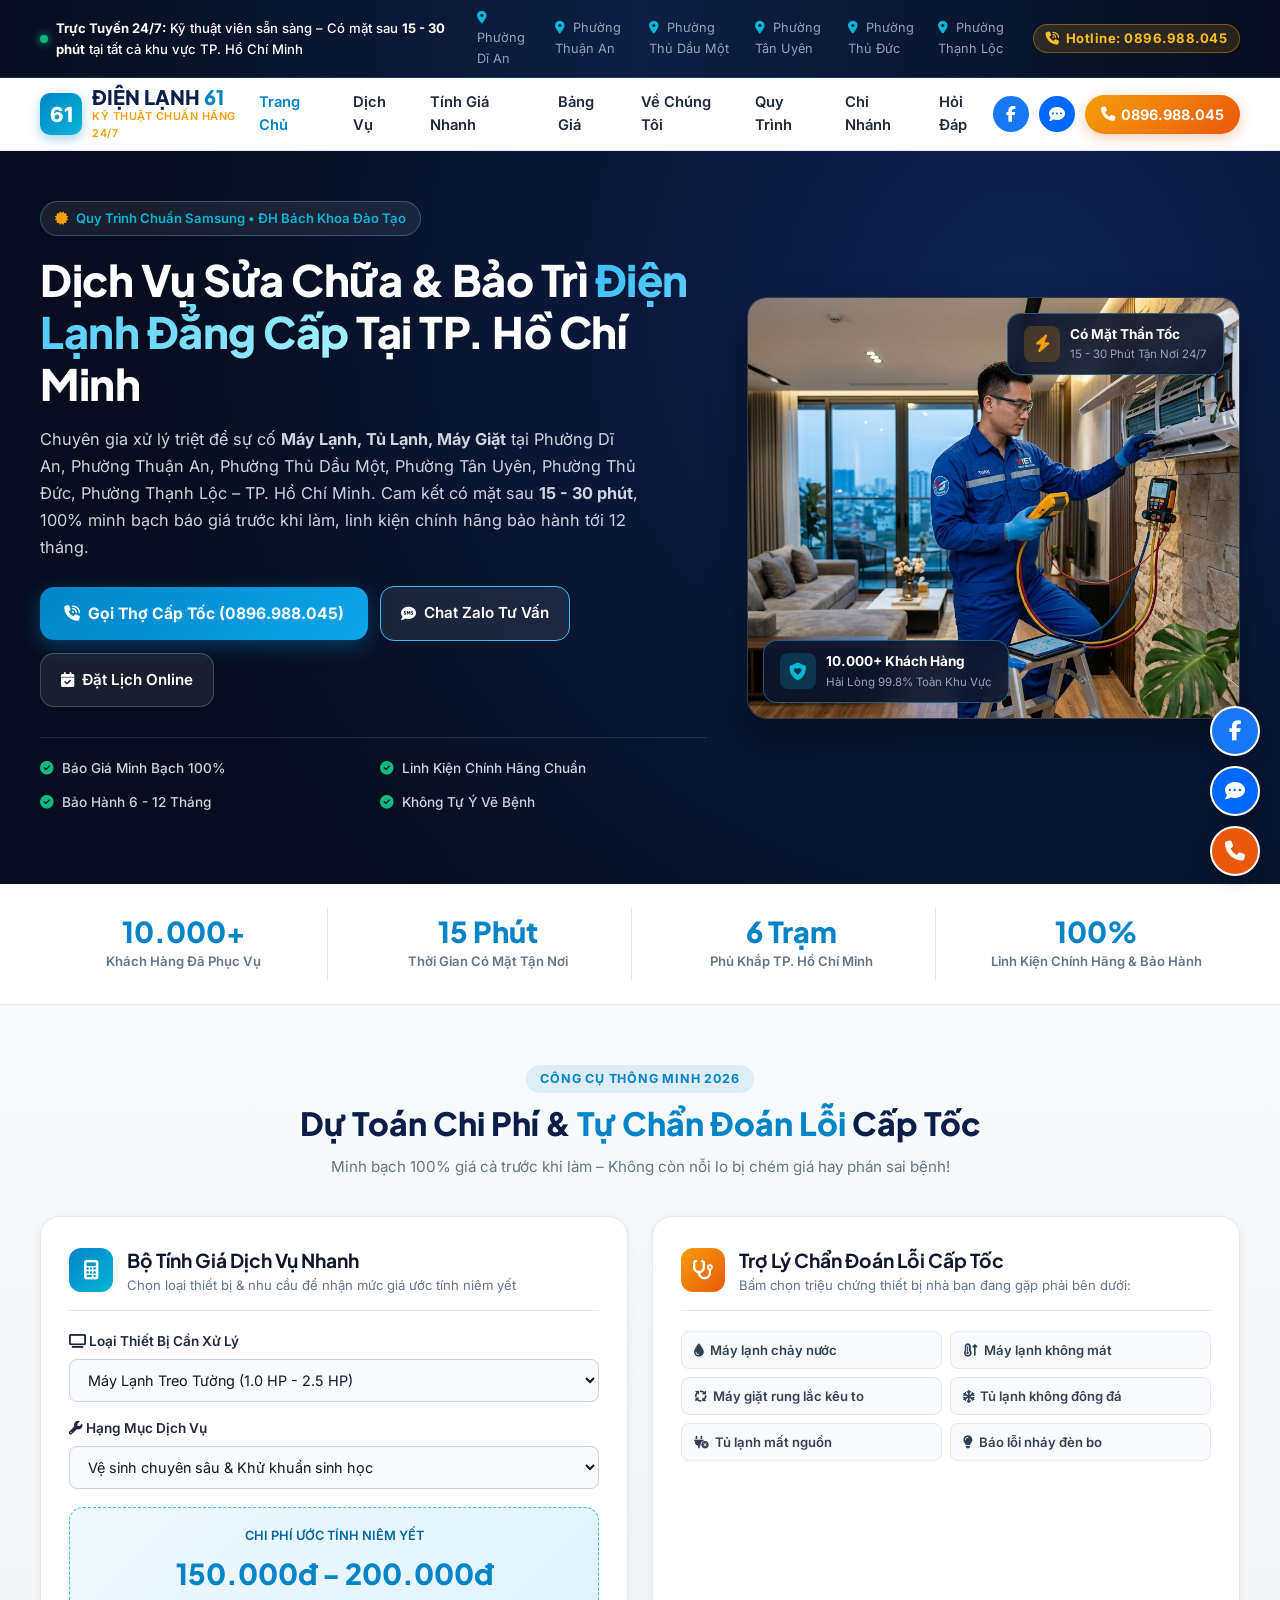
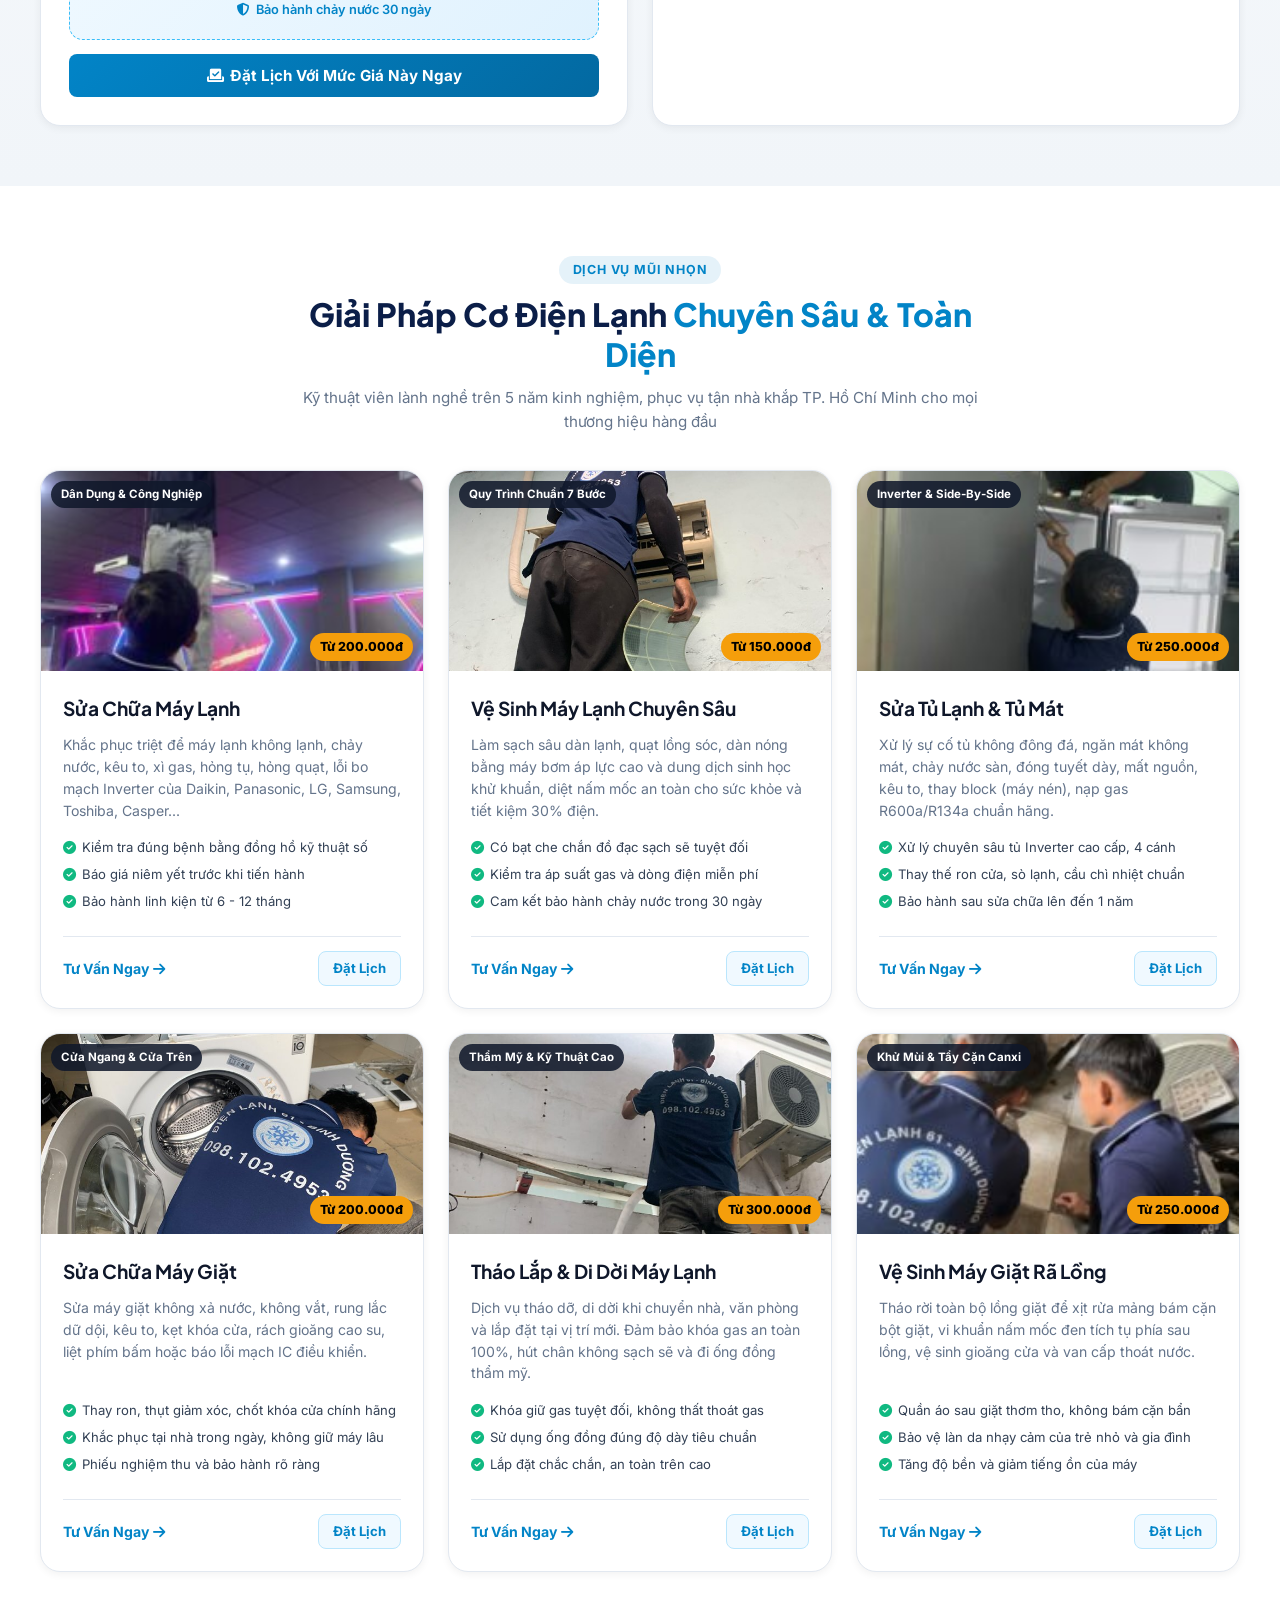
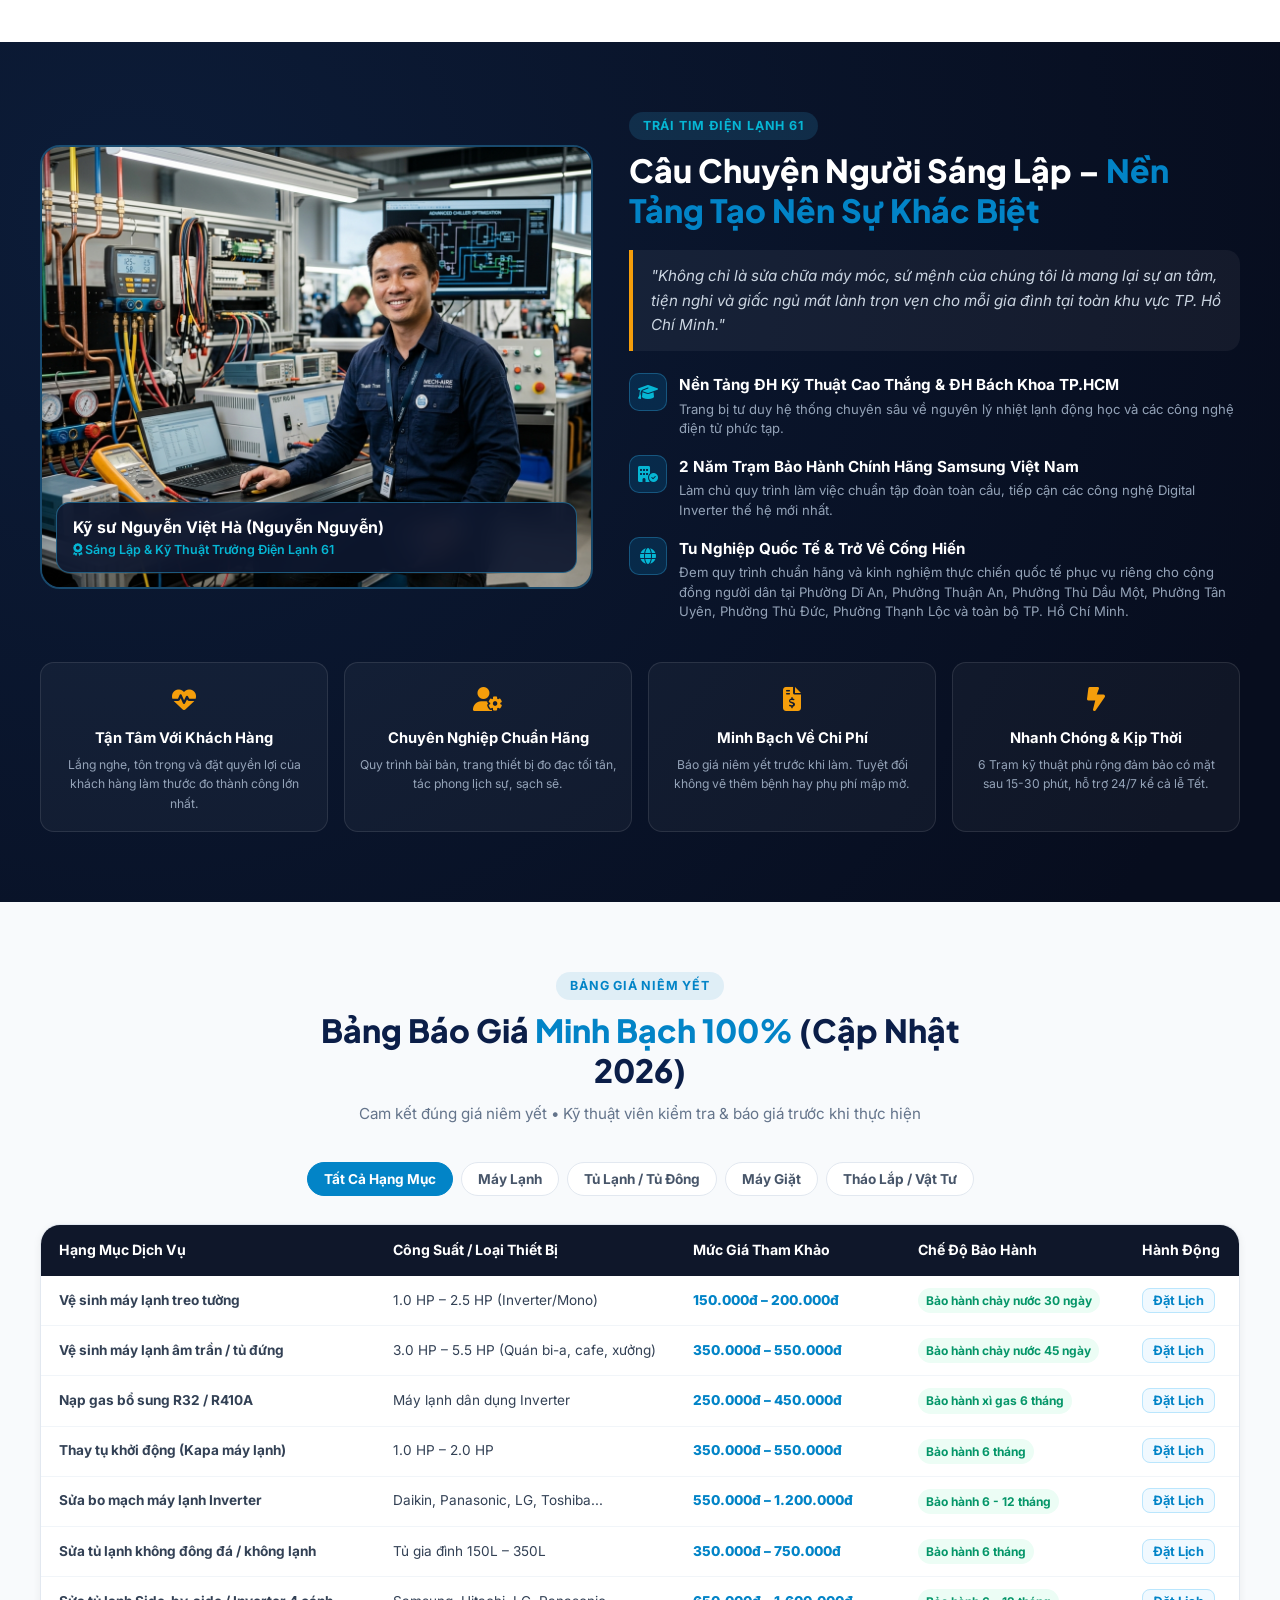
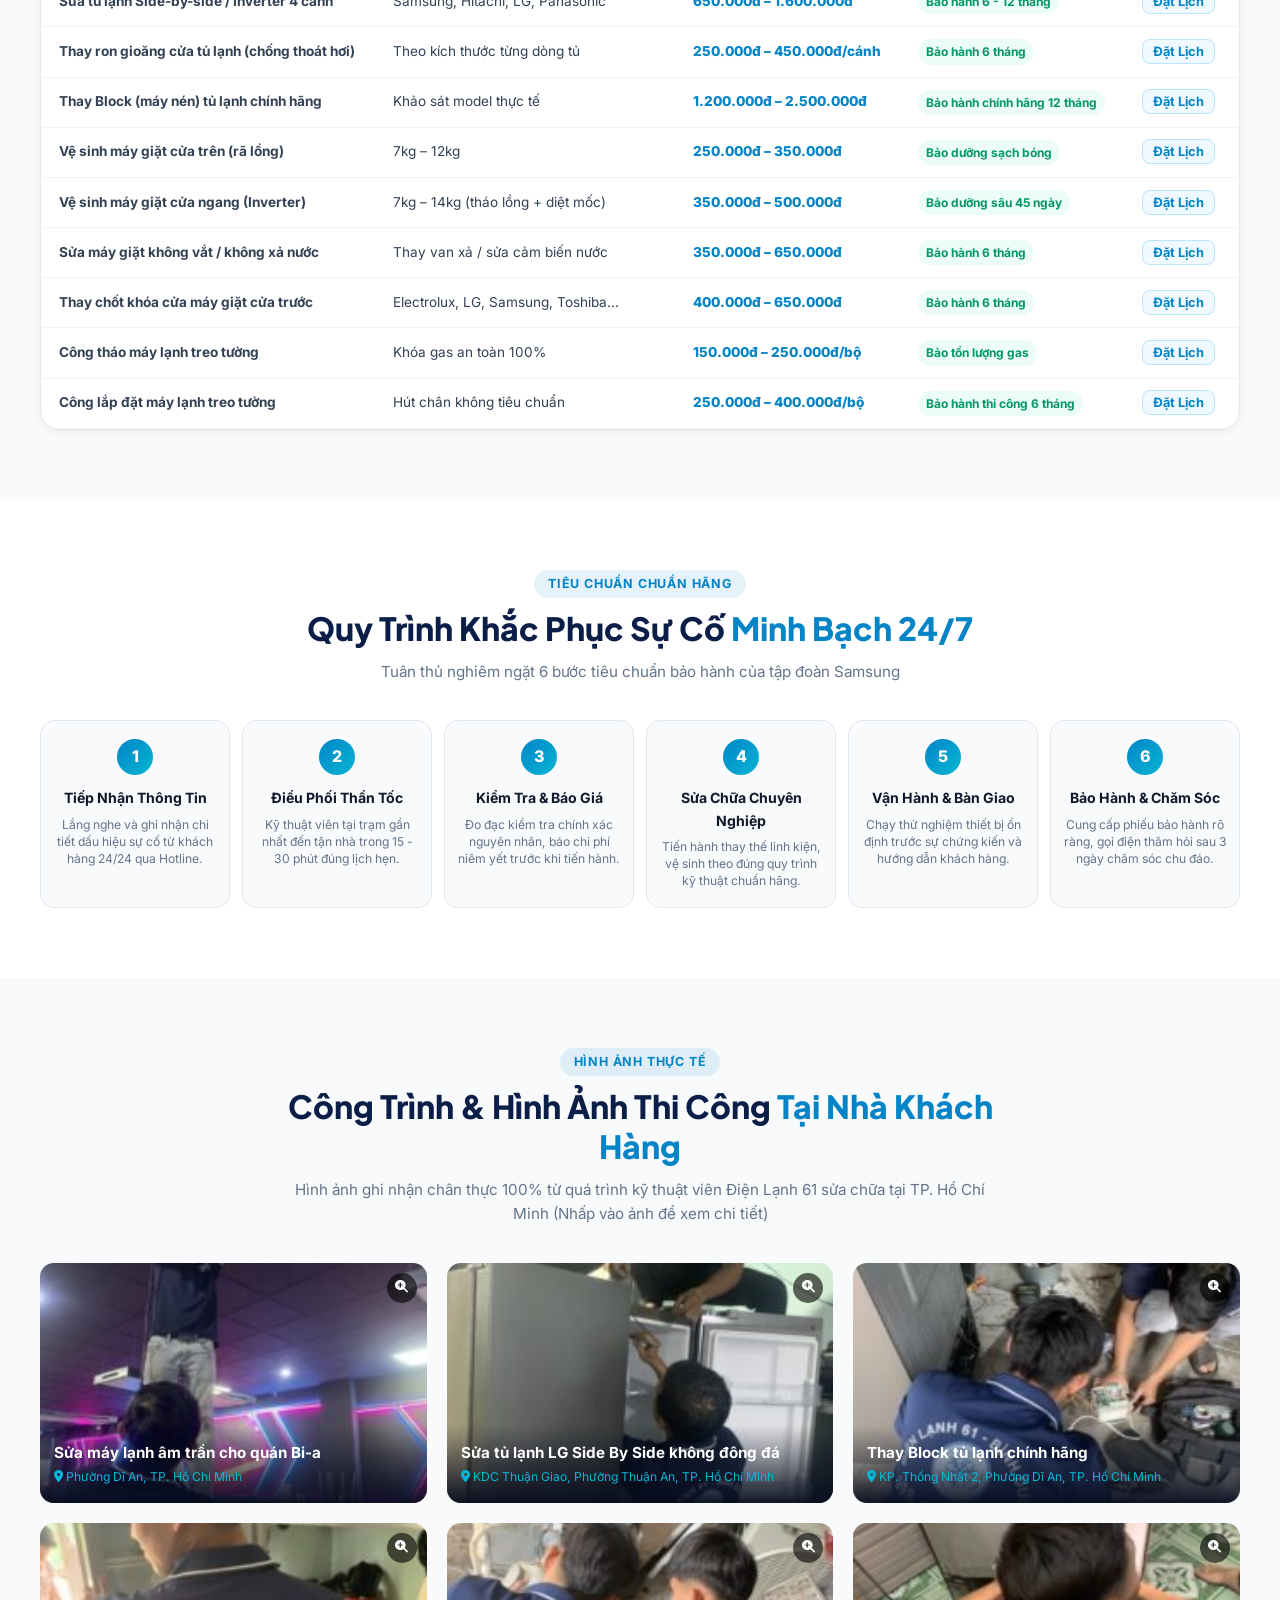
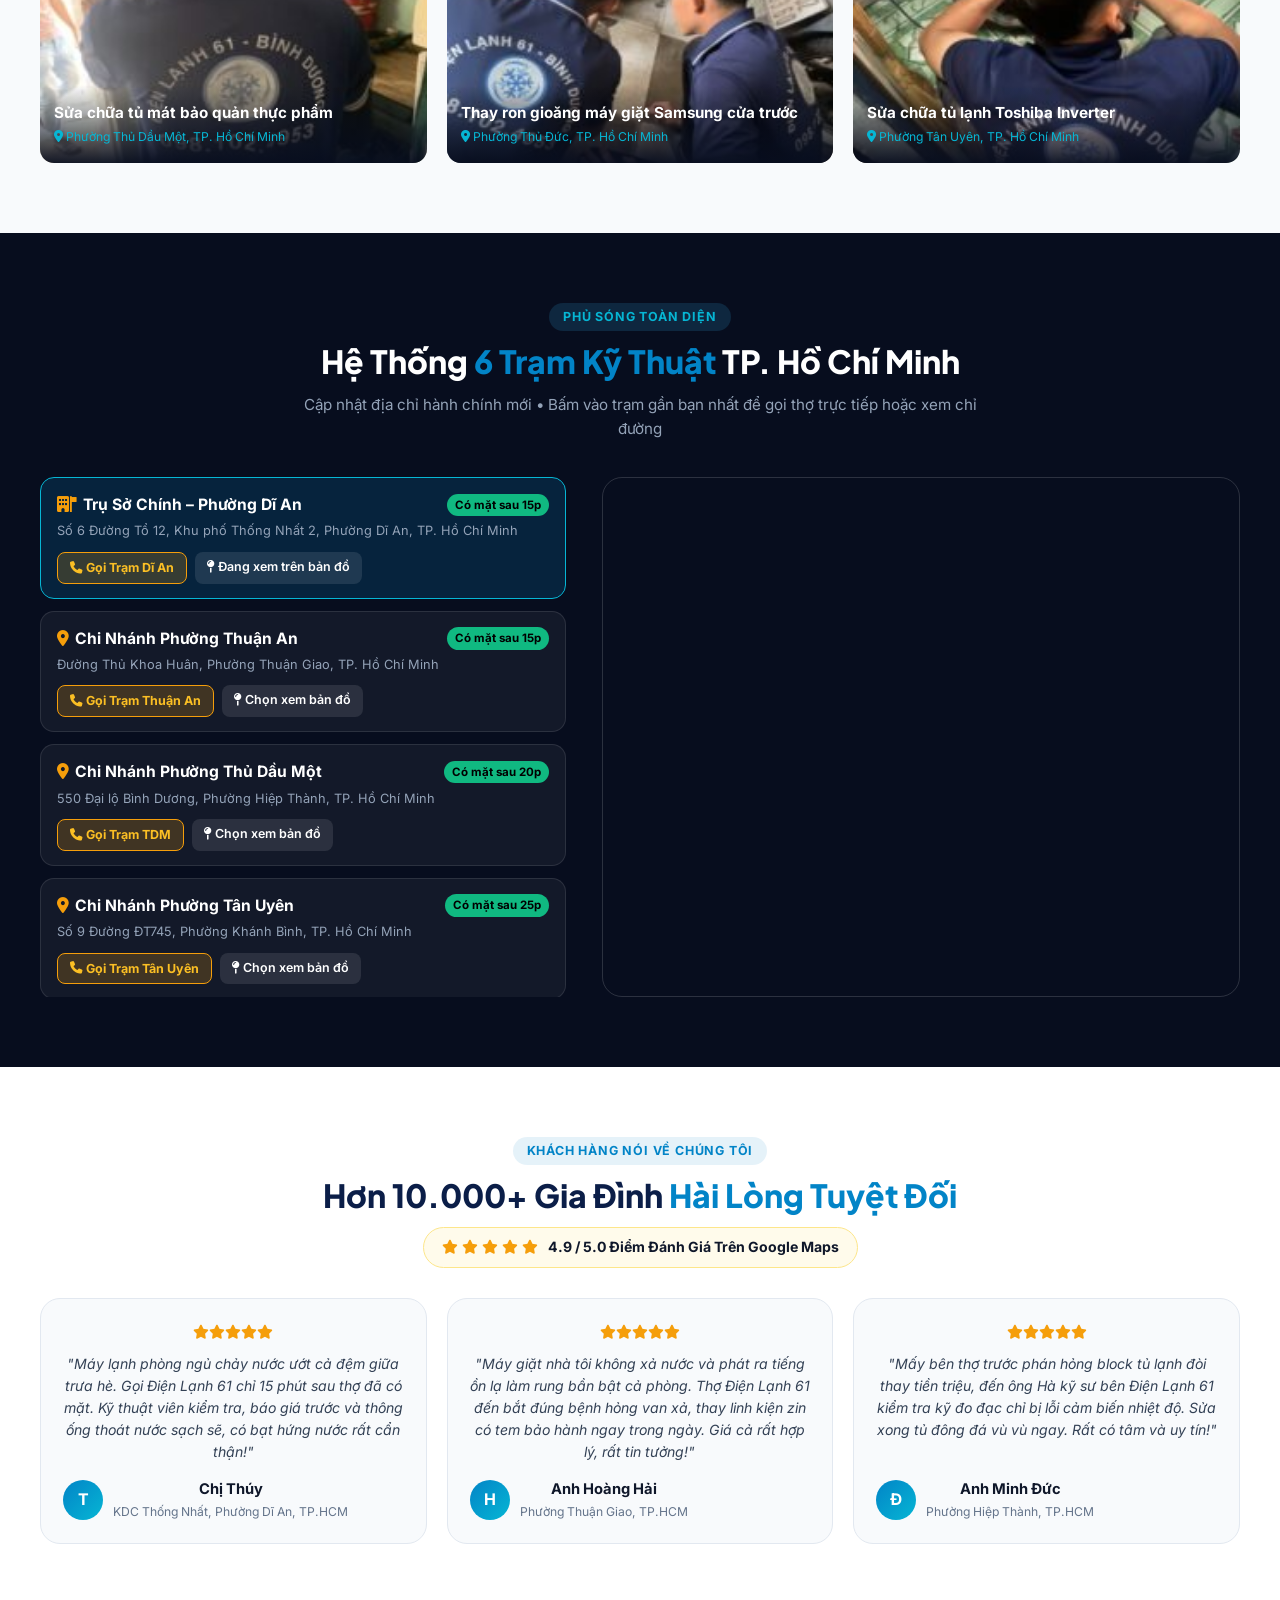
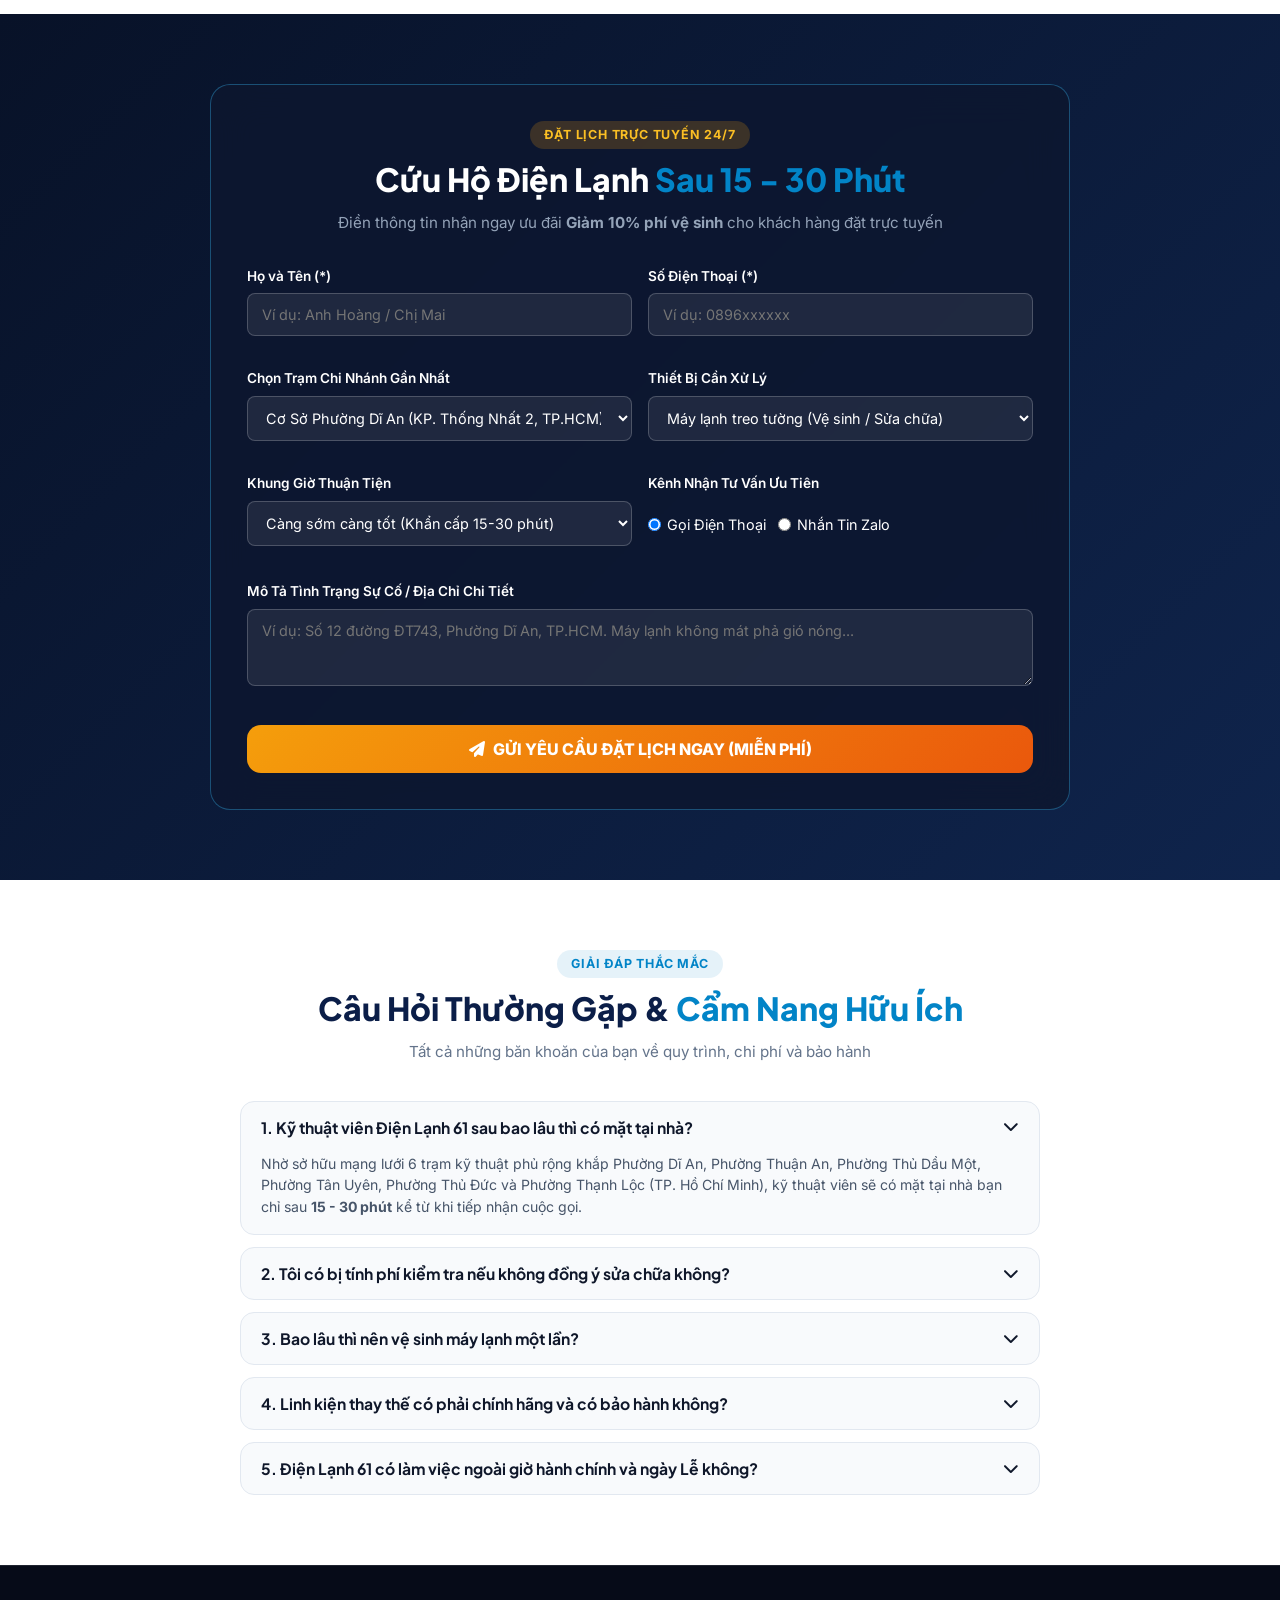
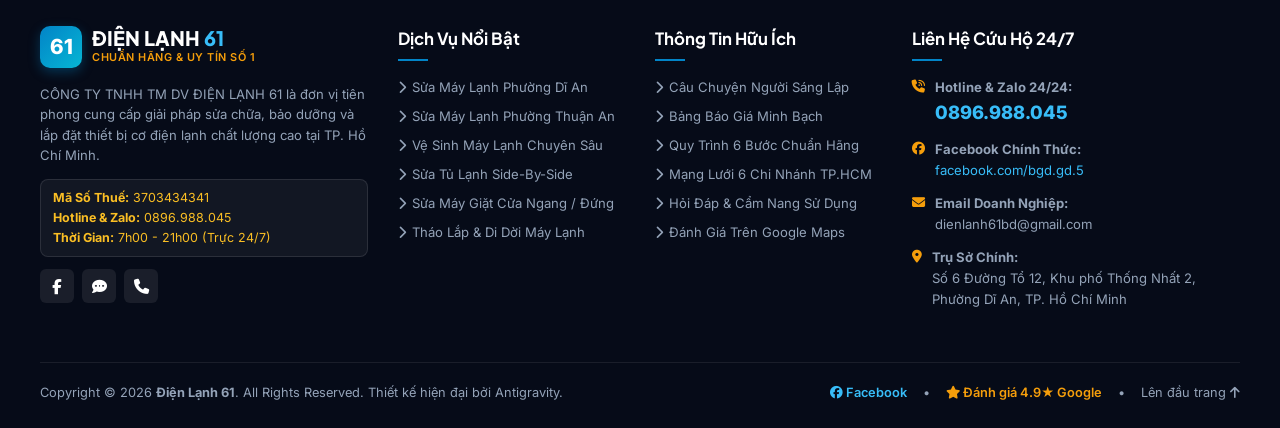
==== index.html @ e892fcfb "ver1 ver1" ====
<!DOCTYPE html>
<html lang="vi">

<head>
  <meta charset="UTF-8">
  <meta name="viewport" content="width=device-width, initial-scale=1.0">

  <!-- SEO Meta Tags -->
  <title>Điện Lạnh 61 - Dịch Vụ Sửa Chữa, Vệ Sinh & Lắp Đặt Điện Lạnh Uy Tín TP. Hồ Chí Minh</title>
  <meta name="description"
    content="Công ty TNHH TM DV Điện Lạnh 61 chuyên sửa chữa, bảo trì, vệ sinh máy lạnh, tủ lạnh, máy giặt tận nhà tại Phường Dĩ An, Phường Thuận An, Phường Thủ Dầu Một, Phường Tân Uyên, Phường Thủ Đức, Phường Thạnh Lộc (TP. Hồ Chí Minh). Có mặt sau 15-30 phút, cam kết 100% minh bạch giá, linh kiện chính hãng, bảo hành dài hạn. Hotline: 0896.988.045">
  <meta name="keywords"
    content="sửa máy lạnh tphcm, sửa tủ lạnh tphcm, sửa máy giặt tphcm, vệ sinh máy lạnh tphcm, tháo lắp máy lạnh thủ đức, điện lạnh 61 dĩ an tphcm, 0896988045">
  <meta name="author" content="Điện Lạnh 61 - KS. Nguyễn Việt Hà">
  <link rel="canonical" href="https://dienlanh61.com/">

  <!-- Open Graph / Facebook -->
  <meta property="og:type" content="website">
  <meta property="og:url" content="https://dienlanh61.com/">
  <meta property="og:title" content="Điện Lạnh 61 - Sửa Máy Lạnh, Tủ Lạnh, Máy Giặt Tại TP. Hồ Chí Minh">
  <meta property="og:description"
    content="Dịch vụ điện lạnh chuẩn hãng Bách Khoa & Samsung. Có mặt sau 15-30 phút khắp TP. Hồ Chí Minh. Báo giá trước khi sửa, bảo hành 6 - 12 tháng. Hotline & Zalo: 0896.988.045">
  <meta property="og:image" content="assets/images/hero-banner.jpg">

  <!-- Favicon & Fonts -->
  <link rel="preconnect" href="https://fonts.googleapis.com">
  <link rel="preconnect" href="https://fonts.gstatic.com" crossorigin>
  <link
    href="https://fonts.googleapis.com/css2?family=Inter:wght@300;400;500;600;700&family=Plus+Jakarta+Sans:wght@500;600;700;800&display=swap"
    rel="stylesheet">
  <link rel="stylesheet" href="https://cdnjs.cloudflare.com/ajax/libs/font-awesome/6.5.1/css/all.min.css">

  <!-- Stylesheet -->
  <link rel="stylesheet" href="styles.css">

  <!-- Schema.org JSON-LD LocalBusiness Structured Data -->
  <script type="application/ld+json">
  {
    "@context": "https://schema.org",
    "@type": "HVACBusiness",
    "name": "CÔNG TY TNHH TM DV ĐIỆN LẠNH 61",
    "alternateName": "Điện Lạnh 61",
    "image": "https://dienlanh61.com/wp-content/uploads/2025/02/logo-4-1.png",
    "@id": "https://dienlanh61.com/",
    "url": "https://dienlanh61.com/",
    "telephone": "0896988045",
    "sameAs": [
      "https://www.facebook.com/bgd.gd.5",
      "https://zalo.me/0896988045"
    ],
    "priceRange": "$$",
    "taxID": "3703434341",
    "address": {
      "@type": "PostalAddress",
      "streetAddress": "Số 6 Đường Tổ 12, Khu phố Thống Nhất 2, Phường Dĩ An",
      "addressLocality": "TP. Hồ Chí Minh",
      "addressRegion": "TP. Hồ Chí Minh",
      "postalCode": "700000",
      "addressCountry": "VN"
    },
    "geo": {
      "@type": "GeoCoordinates",
      "latitude": 10.9071823,
      "longitude": 106.7044368
    },
    "openingHoursSpecification": {
      "@type": "OpeningHoursSpecification",
      "dayOfWeek": [
        "Monday", "Tuesday", "Wednesday", "Thursday", "Friday", "Saturday", "Sunday"
      ],
      "opens": "07:00",
      "closes": "21:00"
    },
    "aggregateRating": {
      "@type": "AggregateRating",
      "ratingValue": "4.9",
      "reviewCount": "1250"
    }
  }
  </script>
</head>

<body>

  <!-- 1. TOP EMERGENCY NOTIFICATION BAR -->
  <div class="top-notification-bar">
    <div class="container top-bar-flex">
      <div class="top-live-status">
        <span class="live-dot"></span>
        <span><strong>Trực Tuyến 24/7:</strong> Kỹ thuật viên sẵn sàng – Có mặt sau <strong>15 - 30 phút</strong> tại
          tất cả khu vực TP. Hồ Chí Minh</span>
      </div>
      <div class="top-branches-list">
        <span><i class="fa-solid fa-location-dot"></i> Phường Dĩ An</span>
        <span><i class="fa-solid fa-location-dot"></i> Phường Thuận An</span>
        <span><i class="fa-solid fa-location-dot"></i> Phường Thủ Dầu Một</span>
        <span><i class="fa-solid fa-location-dot"></i> Phường Tân Uyên</span>
        <span><i class="fa-solid fa-location-dot"></i> Phường Thủ Đức</span>
        <span><i class="fa-solid fa-location-dot"></i> Phường Thạnh Lộc</span>
      </div>
      <a href="tel:0896988045" class="top-hotline-badge">
        <i class="fa-solid fa-phone-volume"></i> Hotline: 0896.988.045
      </a>
    </div>
  </div>

  <!-- 2. SITE HEADER & NAVIGATION -->
  <header class="site-header">
    <div class="container header-inner">
      <a href="#home" class="brand-logo">
        <div class="brand-badge-icon">61</div>
        <div class="brand-text">
          <div class="logo-title">ĐIỆN LẠNH <span>61</span></div>
          <p>Kỹ Thuật Chuẩn Hãng 24/7</p>
        </div>
      </a>

      <nav class="main-nav">
        <a href="#home" class="nav-link active">Trang Chủ</a>
        <a href="#dich-vu" class="nav-link">Dịch Vụ</a>
        <a href="#tinh-gia" class="nav-link">Tính Giá Nhanh</a>
        <a href="#bang-gia" class="nav-link">Bảng Giá</a>
        <a href="#ve-chung-toi" class="nav-link">Về Chúng Tôi</a>
        <a href="#quy-trinh" class="nav-link">Quy Trình</a>
        <a href="#chi-nhanh" class="nav-link">Chi Nhánh</a>
        <a href="#faq" class="nav-link">Hỏi Đáp</a>
      </nav>

      <div class="header-actions">
        <!-- Facebook Button -->
        <a href="https://www.facebook.com/bgd.gd.5" target="_blank" rel="noopener"
          class="btn-header-social btn-social-fb" title="Facebook Điện Lạnh 61">
          <i class="fa-brands fa-facebook-f"></i>
        </a>
        <!-- Zalo Button -->
        <a href="https://zalo.me/0896988045" target="_blank" rel="noopener" class="btn-header-social btn-social-zalo"
          title="Chat Zalo Tư Vấn">
          <i class="fa-solid fa-comment-dots"></i>
        </a>
        <!-- Hotline Call Button -->
        <a href="tel:0896988045" class="btn-header-call">
          <i class="fa-solid fa-phone"></i>
          <span>0896.988.045</span>
        </a>
        <button class="mobile-menu-toggle" id="mobileMenuBtn" aria-label="Mở Menu">
          <i class="fa-solid fa-bars"></i>
        </button>
      </div>
    </div>
  </header>

  <!-- Mobile Drawer Menu -->
  <div class="mobile-nav-drawer" id="mobileDrawer">
    <div class="mobile-drawer-header">
      <div class="brand-logo">
        <div class="brand-badge-icon">61</div>
        <div class="brand-text">
          <div class="logo-title">ĐIỆN LẠNH <span>61</span></div>
        </div>
      </div>
      <button id="closeDrawerBtn" style="background:none; font-size: 1.5rem; color:#64748b;"><i
          class="fa-solid fa-xmark"></i></button>
    </div>
    <div class="drawer-links">
      <a href="#home" class="drawer-link"><i class="fa-solid fa-house"></i> Trang Chủ</a>
      <a href="#dich-vu" class="drawer-link"><i class="fa-solid fa-screwdriver-wrench"></i> Dịch Vụ Điện Lạnh</a>
      <a href="#tinh-gia" class="drawer-link"><i class="fa-solid fa-calculator"></i> Tính Giá & Chẩn Đoán</a>
      <a href="#bang-gia" class="drawer-link"><i class="fa-solid fa-file-invoice-dollar"></i> Bảng Báo Giá</a>
      <a href="#ve-chung-toi" class="drawer-link"><i class="fa-solid fa-award"></i> Câu Chuyện Sáng Lập</a>
      <a href="#quy-trinh" class="drawer-link"><i class="fa-solid fa-list-check"></i> Quy Trình 6 Bước</a>
      <a href="#chi-nhanh" class="drawer-link"><i class="fa-solid fa-map-location-dot"></i> Hệ Thống Chi Nhánh</a>
      <a href="#dat-lich" class="drawer-link"><i class="fa-solid fa-calendar-check"></i> Đặt Lịch Sửa Chữa</a>

      <div style="display:flex; gap:10px; margin-top:15px;">
        <a href="https://www.facebook.com/bgd.gd.5" target="_blank" rel="noopener" class="btn-primary-glow"
          style="flex:1; padding:10px; font-size:0.9rem; background:#1877f2;">
          <i class="fa-brands fa-facebook"></i> Facebook
        </a>
        <a href="https://zalo.me/0896988045" target="_blank" rel="noopener" class="btn-primary-glow"
          style="flex:1; padding:10px; font-size:0.9rem; background:#0068ff;">
          <i class="fa-solid fa-comment-dots"></i> Zalo
        </a>
      </div>

      <a href="tel:0896988045" class="btn-header-call"
        style="margin-top:10px; text-align:center; justify-content:center;">
        <i class="fa-solid fa-phone"></i> Gọi Ngay 0896.988.045
      </a>
    </div>
  </div>

  <main id="home">
    <!-- 3. HERO SECTION (ULTRA-MODERN POWERHOUSE) -->
    <section class="hero-section">
      <div class="hero-bg-overlay"></div>
      <div class="container hero-grid">
        <div class="hero-content">
          <div class="hero-badge-pill">
            <i class="fa-solid fa-certificate"></i>
            <span>Quy Trình Chuẩn Samsung • ĐH Bách Khoa Đào Tạo</span>
          </div>
          <h1 class="hero-title">
            Dịch Vụ Sửa Chữa & Bảo Trì <span class="gradient-text">Điện Lạnh Đẳng Cấp</span> Tại TP. Hồ Chí Minh
          </h1>
          <p class="hero-desc">
            Chuyên gia xử lý triệt để sự cố <strong>Máy Lạnh, Tủ Lạnh, Máy Giặt</strong> tại Phường Dĩ An, Phường Thuận
            An, Phường Thủ Dầu Một, Phường Tân Uyên, Phường Thủ Đức, Phường Thạnh Lộc – TP. Hồ Chí Minh. Cam kết có mặt
            sau <strong>15 - 30 phút</strong>, 100% minh bạch báo giá trước khi làm, linh kiện chính hãng bảo hành tới
            12 tháng.
          </p>

          <div class="hero-cta-group">
            <a href="tel:0896988045" class="btn-primary-glow">
              <i class="fa-solid fa-phone-volume"></i>
              <span>Gọi Thợ Cấp Tốc (0896.988.045)</span>
            </a>
            <a href="https://zalo.me/0896988045" target="_blank" rel="noopener" class="btn-secondary-glass"
              style="border-color:#38bdf8;">
              <i class="fa-solid fa-comment-sms"></i>
              <span>Chat Zalo Tư Vấn</span>
            </a>
            <a href="#dat-lich" class="btn-secondary-glass">
              <i class="fa-solid fa-calendar-check"></i>
              <span>Đặt Lịch Online</span>
            </a>
          </div>

          <div class="hero-guarantee-row">
            <div class="guarantee-item">
              <i class="fa-solid fa-circle-check"></i>
              <span>Báo Giá Minh Bạch 100%</span>
            </div>
            <div class="guarantee-item">
              <i class="fa-solid fa-circle-check"></i>
              <span>Linh Kiện Chính Hãng Chuẩn</span>
            </div>
            <div class="guarantee-item">
              <i class="fa-solid fa-circle-check"></i>
              <span>Bảo Hành 6 - 12 Tháng</span>
            </div>
            <div class="guarantee-item">
              <i class="fa-solid fa-circle-check"></i>
              <span>Không Tự Ý Vẽ Bệnh</span>
            </div>
          </div>
        </div>

        <div class="hero-visual-wrapper">
          <div class="hero-main-card">
            <img src="assets/images/hero-banner.jpg"
              alt="Kỹ thuật viên Điện Lạnh 61 sửa chữa máy lạnh chuyên nghiệp tại TP. Hồ Chí Minh" width="600"
              height="480">
          </div>

          <!-- Floating Badges -->
          <div class="hero-floating-badge badge-pos-top">
            <div class="floating-icon icon-amber">
              <i class="fa-solid fa-bolt"></i>
            </div>
            <div class="floating-text">
              <h4>Có Mặt Thần Tốc</h4>
              <p>15 - 30 Phút Tận Nơi 24/7</p>
            </div>
          </div>

          <div class="hero-floating-badge badge-pos-bottom">
            <div class="floating-icon icon-cyan">
              <i class="fa-solid fa-shield-heart"></i>
            </div>
            <div class="floating-text">
              <h4>10.000+ Khách Hàng</h4>
              <p>Hài Lòng 99.8% Toàn Khu Vực</p>
            </div>
          </div>
        </div>
      </div>
    </section>

    <!-- 4. TRUST & STATS METRICS BAR -->
    <section class="stats-banner-section">
      <div class="container">
        <div class="stats-grid">
          <div class="stat-item">
            <div class="stat-number" data-target="10000" data-suffix="+">10.000+</div>
            <div class="stat-label">Khách Hàng Đã Phục Vụ</div>
          </div>
          <div class="stat-item">
            <div class="stat-number" data-target="15" data-suffix=" Phút">15 Phút</div>
            <div class="stat-label">Thời Gian Có Mặt Tận Nơi</div>
          </div>
          <div class="stat-item">
            <div class="stat-number" data-target="6" data-suffix=" Trạm">6 Trạm Kỹ Thuật</div>
            <div class="stat-label">Phủ Khắp TP. Hồ Chí Minh</div>
          </div>
          <div class="stat-item">
            <div class="stat-number" data-target="100" data-suffix="%">100%</div>
            <div class="stat-label">Linh Kiện Chính Hãng & Bảo Hành</div>
          </div>
        </div>
      </div>
    </section>

    <!-- 5. INTERACTIVE ESTIMATOR & DIAGNOSTIC DUAL WIDGETS -->
    <section class="tools-dual-section" id="tinh-gia">
      <div class="container">
        <div class="section-header">
          <span class="section-tag">Công Cụ Thông Minh 2026</span>
          <h2 class="section-title">Dự Toán Chi Phí & <span>Tự Chẩn Đoán Lỗi</span> Cấp Tốc</h2>
          <p class="section-subtitle">Minh bạch 100% giá cả trước khi làm – Không còn nỗi lo bị chém giá hay phán sai
            bệnh!</p>
        </div>

        <div class="tools-grid">
          <!-- Widget 1: Cost Estimator -->
          <div class="tool-card">
            <div class="tool-card-header">
              <div class="tool-icon">
                <i class="fa-solid fa-calculator"></i>
              </div>
              <div>
                <h3>Bộ Tính Giá Dịch Vụ Nhanh</h3>
                <p>Chọn loại thiết bị & nhu cầu để nhận mức giá ước tính niêm yết</p>
              </div>
            </div>

            <div class="form-group-custom">
              <label class="form-label" for="estimateDevice"><i class="fa-solid fa-tv"></i> Loại Thiết Bị Cần Xử
                Lý</label>
              <select id="estimateDevice" class="form-select-custom">
                <option value="ac_wall">Máy Lạnh Treo Tường (1.0 HP - 2.5 HP)</option>
                <option value="ac_cassette">Máy Lạnh Âm Trần / Tủ Đứng / Multi</option>
                <option value="fridge_standard">Tủ Lạnh Gia Đình Thông Thường (150L - 350L)</option>
                <option value="fridge_sidebyside">Tủ Lạnh Side-By-Side / Inverter 4 Cánh</option>
                <option value="washer_top">Máy Giặt Cửa Trên (Lồng Đứng)</option>
                <option value="washer_front">Máy Giặt Cửa Trước (Lồng Ngang Inverter)</option>
              </select>
            </div>

            <div class="form-group-custom">
              <label class="form-label" for="estimateService"><i class="fa-solid fa-wrench"></i> Hạng Mục Dịch
                Vụ</label>
              <select id="estimateService" class="form-select-custom">
                <option value="vesinh">Vệ sinh chuyên sâu & Khử khuẩn sinh học</option>
                <option value="napgas">Kiểm tra & Nạp bổ sung gas chính hãng (R32, R410A, R600a)</option>
                <option value="khonglanh">Khắc phục lỗi không lạnh / Mất nguồn / Báo lỗi bo mạch</option>
                <option value="chaynuoc">Xử lý chảy nước dàn lạnh / Nghẹt đường xả</option>
                <option value="thaolap">Tháo dỡ & Di dời lắp đặt chuẩn kỹ thuật</option>
              </select>
            </div>

            <div class="estimator-result-box">
              <div class="estimate-label">Chi phí ước tính niêm yết</div>
              <div class="estimate-price-value" id="estimatePriceDisplay">150.000đ - 200.000đ</div>
              <div class="estimate-warranty-note" id="estimateWarrantyDisplay">
                <i class="fa-solid fa-shield-halved"></i> Bảo hành chảy nước 30 ngày
              </div>
            </div>

            <button class="btn-book-estimate" id="bookEstimateBtn">
              <i class="fa-solid fa-check-to-slot"></i>
              <span>Đặt Lịch Với Mức Giá Này Ngay</span>
            </button>
          </div>

          <!-- Widget 2: Diagnostic Hub -->
          <div class="tool-card">
            <div class="tool-card-header">
              <div class="tool-icon icon-amber">
                <i class="fa-solid fa-stethoscope"></i>
              </div>
              <div>
                <h3>Trợ Lý Chẩn Đoán Lỗi Cấp Tốc</h3>
                <p>Bấm chọn triệu chứng thiết bị nhà bạn đang gặp phải bên dưới:</p>
              </div>
            </div>

            <div class="diagnostic-symptom-list">
              <button class="symptom-chip" data-code="ac_leak">
                <i class="fa-solid fa-droplet"></i> Máy lạnh chảy nước
              </button>
              <button class="symptom-chip" data-code="ac_warm">
                <i class="fa-solid fa-temperature-arrow-up"></i> Máy lạnh không mát
              </button>
              <button class="symptom-chip" data-code="washer_shake">
                <i class="fa-solid fa-arrows-spin"></i> Máy giặt rung lắc kêu to
              </button>
              <button class="symptom-chip" data-code="fridge_warm">
                <i class="fa-solid fa-snowflake"></i> Tủ lạnh không đông đá
              </button>
              <button class="symptom-chip" data-code="fridge_side">
                <i class="fa-solid fa-plug-circle-xmark"></i> Tủ lạnh mất nguồn
              </button>
              <button class="symptom-chip" data-code="ac_blink">
                <i class="fa-solid fa-lightbulb"></i> Báo lỗi nháy đèn bo
              </button>
            </div>

            <!-- Advice Box Output -->
            <div class="diagnostic-advice-box" id="diagnosticAdviceBox">
              <h4 class="advice-title" id="adviceTitle"></h4>
              <p class="advice-desc" id="adviceDesc"></p>
              <div style="font-size:0.84rem; font-weight:700; color:#b45309; margin-bottom:12px;" id="adviceUrgency">
              </div>
              <div class="advice-actions">
                <a href="tel:0896988045" class="btn-sos-call">
                  <i class="fa-solid fa-phone-volume"></i> Điều Kỹ Thuật Viên Khắc Phục (0896.988.045)
                </a>
              </div>
            </div>
          </div>
        </div>
      </div>
    </section>

    <!-- 6. SERVICES SHOWCASE SECTION -->
    <section class="services-section" id="dich-vu">
      <div class="container">
        <div class="section-header">
          <span class="section-tag">Dịch Vụ Mũi Nhọn</span>
          <h2 class="section-title">Giải Pháp Cơ Điện Lạnh <span>Chuyên Sâu & Toàn Diện</span></h2>
          <p class="section-subtitle">Kỹ thuật viên lành nghề trên 5 năm kinh nghiệm, phục vụ tận nhà khắp TP. Hồ Chí
            Minh cho mọi thương hiệu hàng đầu</p>
        </div>

        <div class="services-grid">
          <!-- Service 1: Sửa Máy Lạnh -->
          <div class="service-card">
            <div class="service-thumb-wrap">
              <img src="assets/images/real-works/may-lanh-am-tran.jpg"
                alt="Sửa máy lạnh tại nhà Phường Dĩ An, Phường Thuận An, TP.HCM" width="400" height="220"
                loading="lazy">
              <span class="service-category-tag">Dân Dụng & Công Nghiệp</span>
              <span class="service-price-badge">Từ 200.000đ</span>
            </div>
            <div class="service-body">
              <h3 class="service-title">Sửa Chữa Máy Lạnh</h3>
              <p class="service-summary">
                Khắc phục triệt để máy lạnh không lạnh, chảy nước, kêu to, xì gas, hỏng tụ, hỏng quạt, lỗi bo mạch
                Inverter của Daikin, Panasonic, LG, Samsung, Toshiba, Casper...
              </p>
              <ul class="service-features-list">
                <li><i class="fa-solid fa-circle-check"></i> Kiểm tra đúng bệnh bằng đồng hồ kỹ thuật số</li>
                <li><i class="fa-solid fa-circle-check"></i> Báo giá niêm yết trước khi tiến hành</li>
                <li><i class="fa-solid fa-circle-check"></i> Bảo hành linh kiện từ 6 - 12 tháng</li>
              </ul>
              <div class="service-card-footer">
                <a href="tel:0896988045" class="btn-service-action">Tư Vấn Ngay <i
                    class="fa-solid fa-arrow-right"></i></a>
                <a href="#dat-lich" class="btn-service-book">Đặt Lịch</a>
              </div>
            </div>
          </div>

          <!-- Service 2: Vệ Sinh Máy Lạnh Chuyên Sâu -->
          <div class="service-card">
            <div class="service-thumb-wrap">
              <img src="assets/images/real-works/ve-sinh-may-lanh.jpg"
                alt="Vệ sinh máy lạnh chuyên nghiệp tại TP. Hồ Chí Minh" width="400" height="220" loading="lazy">
              <span class="service-category-tag">Quy Trình Chuẩn 7 Bước</span>
              <span class="service-price-badge">Từ 150.000đ</span>
            </div>
            <div class="service-body">
              <h3 class="service-title">Vệ Sinh Máy Lạnh Chuyên Sâu</h3>
              <p class="service-summary">
                Làm sạch sâu dàn lạnh, quạt lồng sóc, dàn nóng bằng máy bơm áp lực cao và dung dịch sinh học khử khuẩn,
                diệt nấm mốc an toàn cho sức khỏe và tiết kiệm 30% điện.
              </p>
              <ul class="service-features-list">
                <li><i class="fa-solid fa-circle-check"></i> Có bạt che chắn đồ đạc sạch sẽ tuyệt đối</li>
                <li><i class="fa-solid fa-circle-check"></i> Kiểm tra áp suất gas và dòng điện miễn phí</li>
                <li><i class="fa-solid fa-circle-check"></i> Cam kết bảo hành chảy nước trong 30 ngày</li>
              </ul>
              <div class="service-card-footer">
                <a href="tel:0896988045" class="btn-service-action">Tư Vấn Ngay <i
                    class="fa-solid fa-arrow-right"></i></a>
                <a href="#dat-lich" class="btn-service-book">Đặt Lịch</a>
              </div>
            </div>
          </div>

          <!-- Service 3: Sửa Tủ Lạnh & Tủ Đông Side-By-Side -->
          <div class="service-card">
            <div class="service-thumb-wrap">
              <img src="assets/images/real-works/tu-lanh-lg-sidebyside.jpg"
                alt="Sửa tủ lạnh side by side LG Samsung Toshiba tại TP.HCM" width="400" height="220" loading="lazy">
              <span class="service-category-tag">Inverter & Side-By-Side</span>
              <span class="service-price-badge">Từ 250.000đ</span>
            </div>
            <div class="service-body">
              <h3 class="service-title">Sửa Tủ Lạnh & Tủ Mát</h3>
              <p class="service-summary">
                Xử lý sự cố tủ không đông đá, ngăn mát không mát, chảy nước sàn, đóng tuyết dày, mất nguồn, kêu to, thay
                block (máy nén), nạp gas R600a/R134a chuẩn hãng.
              </p>
              <ul class="service-features-list">
                <li><i class="fa-solid fa-circle-check"></i> Xử lý chuyên sâu tủ Inverter cao cấp, 4 cánh</li>
                <li><i class="fa-solid fa-circle-check"></i> Thay thế ron cửa, sò lạnh, cầu chì nhiệt chuẩn</li>
                <li><i class="fa-solid fa-circle-check"></i> Bảo hành sau sửa chữa lên đến 1 năm</li>
              </ul>
              <div class="service-card-footer">
                <a href="tel:0896988045" class="btn-service-action">Tư Vấn Ngay <i
                    class="fa-solid fa-arrow-right"></i></a>
                <a href="#dat-lich" class="btn-service-book">Đặt Lịch</a>
              </div>
            </div>
          </div>

          <!-- Service 4: Sửa Máy Giặt Cửa Trên / Cửa Ngang -->
          <div class="service-card">
            <div class="service-thumb-wrap">
              <img src="assets/images/real-works/sua-may-giat.jpg" alt="Sửa máy giặt tại nhà TP. Hồ Chí Minh"
                width="400" height="220" loading="lazy">
              <span class="service-category-tag">Cửa Ngang & Cửa Trên</span>
              <span class="service-price-badge">Từ 200.000đ</span>
            </div>
            <div class="service-body">
              <h3 class="service-title">Sửa Chữa Máy Giặt</h3>
              <p class="service-summary">
                Sửa máy giặt không xả nước, không vắt, rung lắc dữ dội, kêu to, kẹt khóa cửa, rách gioăng cao su, liệt
                phím bấm hoặc báo lỗi mạch IC điều khiển.
              </p>
              <ul class="service-features-list">
                <li><i class="fa-solid fa-circle-check"></i> Thay ron, thụt giảm xóc, chốt khóa cửa chính hãng</li>
                <li><i class="fa-solid fa-circle-check"></i> Khắc phục tại nhà trong ngày, không giữ máy lâu</li>
                <li><i class="fa-solid fa-circle-check"></i> Phiếu nghiệm thu và bảo hành rõ ràng</li>
              </ul>
              <div class="service-card-footer">
                <a href="tel:0896988045" class="btn-service-action">Tư Vấn Ngay <i
                    class="fa-solid fa-arrow-right"></i></a>
                <a href="#dat-lich" class="btn-service-book">Đặt Lịch</a>
              </div>
            </div>
          </div>

          <!-- Service 5: Tháo Lắp & Di Dời Máy Lạnh -->
          <div class="service-card">
            <div class="service-thumb-wrap">
              <img src="assets/images/real-works/thao-lap-may-lanh.jpg"
                alt="Tháo lắp di dời máy lạnh chuyên nghiệp tại TP.HCM" width="400" height="220" loading="lazy">
              <span class="service-category-tag">Thẩm Mỹ & Kỹ Thuật Cao</span>
              <span class="service-price-badge">Từ 300.000đ</span>
            </div>
            <div class="service-body">
              <h3 class="service-title">Tháo Lắp & Di Dời Máy Lạnh</h3>
              <p class="service-summary">
                Dịch vụ tháo dỡ, di dời khi chuyển nhà, văn phòng và lắp đặt tại vị trí mới. Đảm bảo khóa gas an toàn
                100%, hút chân không sạch sẽ và đi ống đồng thẩm mỹ.
              </p>
              <ul class="service-features-list">
                <li><i class="fa-solid fa-circle-check"></i> Khóa giữ gas tuyệt đối, không thất thoát gas</li>
                <li><i class="fa-solid fa-circle-check"></i> Sử dụng ống đồng đúng độ dày tiêu chuẩn</li>
                <li><i class="fa-solid fa-circle-check"></i> Lắp đặt chắc chắn, an toàn trên cao</li>
              </ul>
              <div class="service-card-footer">
                <a href="tel:0896988045" class="btn-service-action">Tư Vấn Ngay <i
                    class="fa-solid fa-arrow-right"></i></a>
                <a href="#dat-lich" class="btn-service-book">Đặt Lịch</a>
              </div>
            </div>
          </div>

          <!-- Service 6: Vệ Sinh Lồng Giặt Chuyên Sâu -->
          <div class="service-card">
            <div class="service-thumb-wrap">
              <img src="assets/images/real-works/thay-ron-may-giat.jpg"
                alt="Vệ sinh tháo lồng máy giặt cửa ngang tại TP.HCM" width="400" height="220" loading="lazy">
              <span class="service-category-tag">Khử Mùi & Tẩy Cặn Canxi</span>
              <span class="service-price-badge">Từ 250.000đ</span>
            </div>
            <div class="service-body">
              <h3 class="service-title">Vệ Sinh Máy Giặt Rã Lồng</h3>
              <p class="service-summary">
                Tháo rời toàn bộ lồng giặt để xịt rửa mảng bám cặn bột giặt, vi khuẩn nấm mốc đen tích tụ phía sau lồng,
                vệ sinh gioăng cửa và van cấp thoát nước.
              </p>
              <ul class="service-features-list">
                <li><i class="fa-solid fa-circle-check"></i> Quần áo sau giặt thơm tho, không bám cặn bẩn</li>
                <li><i class="fa-solid fa-circle-check"></i> Bảo vệ làn da nhạy cảm của trẻ nhỏ và gia đình</li>
                <li><i class="fa-solid fa-circle-check"></i> Tăng độ bền và giảm tiếng ồn của máy</li>
              </ul>
              <div class="service-card-footer">
                <a href="tel:0896988045" class="btn-service-action">Tư Vấn Ngay <i
                    class="fa-solid fa-arrow-right"></i></a>
                <a href="#dat-lich" class="btn-service-book">Đặt Lịch</a>
              </div>
            </div>
          </div>
        </div>
      </div>
    </section>

    <!-- 7. FOUNDER STORY & TRUST PILLARS -->
    <section class="founder-section" id="ve-chung-toi">
      <div class="container">
        <div class="founder-grid">
          <div class="founder-photo-card">
            <div class="founder-img-wrapper">
              <img src="assets/images/founder-engineer.jpg" alt="Kỹ sư Nguyễn Việt Hà - Người sáng lập Điện Lạnh 61"
                width="500" height="520" loading="lazy">
            </div>
            <div class="founder-badge-credentials">
              <h4>Kỹ sư Nguyễn Việt Hà (Nguyễn Nguyễn)</h4>
              <p><i class="fa-solid fa-award"></i> Sáng Lập & Kỹ Thuật Trưởng Điện Lạnh 61</p>
            </div>
          </div>

          <div class="founder-story-info">
            <span class="section-tag" style="background:rgba(56,189,248,0.15); color:var(--cyan);">Trái Tim Điện Lạnh
              61</span>
            <h2 class="section-title" style="color:#ffffff; margin-bottom: 20px;">
              Câu Chuyện Người Sáng Lập – <span>Nền Tảng Tạo Nên Sự Khác Biệt</span>
            </h2>

            <div class="founder-quote-banner">
              "Không chỉ là sửa chữa máy móc, sứ mệnh của chúng tôi là mang lại sự an tâm, tiện nghi và giấc ngủ mát
              lành trọn vẹn cho mỗi gia đình tại toàn khu vực TP. Hồ Chí Minh."
            </div>

            <div class="founder-timeline">
              <div class="timeline-row">
                <div class="timeline-icon-box"><i class="fa-solid fa-graduation-cap"></i></div>
                <div class="timeline-content">
                  <h4>Nền Tảng ĐH Kỹ Thuật Cao Thắng & ĐH Bách Khoa TP.HCM</h4>
                  <p>Trang bị tư duy hệ thống chuyên sâu về nguyên lý nhiệt lạnh động học và các công nghệ điện tử phức
                    tạp.</p>
                </div>
              </div>

              <div class="timeline-row">
                <div class="timeline-icon-box"><i class="fa-solid fa-building-circle-check"></i></div>
                <div class="timeline-content">
                  <h4>2 Năm Trạm Bảo Hành Chính Hãng Samsung Việt Nam</h4>
                  <p>Làm chủ quy trình làm việc chuẩn tập đoàn toàn cầu, tiếp cận các công nghệ Digital Inverter thế hệ
                    mới nhất.</p>
                </div>
              </div>

              <div class="timeline-row">
                <div class="timeline-icon-box"><i class="fa-solid fa-globe"></i></div>
                <div class="timeline-content">
                  <h4>Tu Nghiệp Quốc Tế & Trở Về Cống Hiến</h4>
                  <p>Đem quy trình chuẩn hãng và kinh nghiệm thực chiến quốc tế phục vụ riêng cho cộng đồng người dân
                    tại Phường Dĩ An, Phường Thuận An, Phường Thủ Dầu Một, Phường Tân Uyên, Phường Thủ Đức, Phường Thạnh
                    Lộc và toàn bộ TP. Hồ Chí Minh.</p>
                </div>
              </div>
            </div>
          </div>
        </div>

        <!-- 4 Core Pillars -->
        <div class="pillars-grid">
          <div class="pillar-card">
            <div class="pillar-icon"><i class="fa-solid fa-heart-pulse"></i></div>
            <h4>Tận Tâm Với Khách Hàng</h4>
            <p>Lắng nghe, tôn trọng và đặt quyền lợi của khách hàng làm thước đo thành công lớn nhất.</p>
          </div>
          <div class="pillar-card">
            <div class="pillar-icon"><i class="fa-solid fa-user-gear"></i></div>
            <h4>Chuyên Nghiệp Chuẩn Hãng</h4>
            <p>Quy trình bài bản, trang thiết bị đo đạc tối tân, tác phong lịch sự, sạch sẽ.</p>
          </div>
          <div class="pillar-card">
            <div class="pillar-icon"><i class="fa-solid fa-file-invoice-dollar"></i></div>
            <h4>Minh Bạch Về Chi Phí</h4>
            <p>Báo giá niêm yết trước khi làm. Tuyệt đối không vẽ thêm bệnh hay phụ phí mập mờ.</p>
          </div>
          <div class="pillar-card">
            <div class="pillar-icon"><i class="fa-solid fa-bolt-lightning"></i></div>
            <h4>Nhanh Chóng & Kịp Thời</h4>
            <p>6 Trạm kỹ thuật phủ rộng đảm bảo có mặt sau 15-30 phút, hỗ trợ 24/7 kể cả lễ Tết.</p>
          </div>
        </div>
      </div>
    </section>

    <!-- 8. TRANSPARENT PRICING SECTION -->
    <section class="pricing-section" id="bang-gia">
      <div class="container">
        <div class="section-header">
          <span class="section-tag">Bảng Giá Niêm Yết</span>
          <h2 class="section-title">Bảng Báo Giá <span>Minh Bạch 100%</span> (Cập Nhật 2026)</h2>
          <p class="section-subtitle">Cam kết đúng giá niêm yết • Kỹ thuật viên kiểm tra & báo giá trước khi thực hiện
          </p>
        </div>

        <div class="pricing-filter-tabs">
          <button class="tab-btn active" data-filter="all">Tất Cả Hạng Mục</button>
          <button class="tab-btn" data-filter="may-lanh">Máy Lạnh</button>
          <button class="tab-btn" data-filter="tu-lanh">Tủ Lạnh / Tủ Đông</button>
          <button class="tab-btn" data-filter="may-giat">Máy Giặt</button>
          <button class="tab-btn" data-filter="thao-lap">Tháo Lắp / Vật Tư</button>
        </div>

        <div class="pricing-table-card">
          <table class="pricing-table">
            <thead>
              <tr>
                <th>Hạng Mục Dịch Vụ</th>
                <th>Công Suất / Loại Thiết Bị</th>
                <th>Mức Giá Tham Khảo</th>
                <th>Chế Độ Bảo Hành</th>
                <th>Hành Động</th>
              </tr>
            </thead>
            <tbody>
              <!-- Máy Lạnh -->
              <tr data-category="may-lanh">
                <td><strong>Vệ sinh máy lạnh treo tường</strong></td>
                <td>1.0 HP – 2.5 HP (Inverter/Mono)</td>
                <td><span class="price-val">150.000đ – 200.000đ</span></td>
                <td><span class="warranty-badge">Bảo hành chảy nước 30 ngày</span></td>
                <td><a href="#dat-lich" class="btn-table-book">Đặt Lịch</a></td>
              </tr>
              <tr data-category="may-lanh">
                <td><strong>Vệ sinh máy lạnh âm trần / tủ đứng</strong></td>
                <td>3.0 HP – 5.5 HP (Quán bi-a, cafe, xưởng)</td>
                <td><span class="price-val">350.000đ – 550.000đ</span></td>
                <td><span class="warranty-badge">Bảo hành chảy nước 45 ngày</span></td>
                <td><a href="#dat-lich" class="btn-table-book">Đặt Lịch</a></td>
              </tr>
              <tr data-category="may-lanh">
                <td><strong>Nạp gas bổ sung R32 / R410A</strong></td>
                <td>Máy lạnh dân dụng Inverter</td>
                <td><span class="price-val">250.000đ – 450.000đ</span></td>
                <td><span class="warranty-badge">Bảo hành xì gas 6 tháng</span></td>
                <td><a href="#dat-lich" class="btn-table-book">Đặt Lịch</a></td>
              </tr>
              <tr data-category="may-lanh">
                <td><strong>Thay tụ khởi động (Kapa máy lạnh)</strong></td>
                <td>1.0 HP – 2.0 HP</td>
                <td><span class="price-val">350.000đ – 550.000đ</span></td>
                <td><span class="warranty-badge">Bảo hành 6 tháng</span></td>
                <td><a href="#dat-lich" class="btn-table-book">Đặt Lịch</a></td>
              </tr>
              <tr data-category="may-lanh">
                <td><strong>Sửa bo mạch máy lạnh Inverter</strong></td>
                <td>Daikin, Panasonic, LG, Toshiba...</td>
                <td><span class="price-val">550.000đ – 1.200.000đ</span></td>
                <td><span class="warranty-badge">Bảo hành 6 - 12 tháng</span></td>
                <td><a href="#dat-lich" class="btn-table-book">Đặt Lịch</a></td>
              </tr>

              <!-- Tủ Lạnh -->
              <tr data-category="tu-lanh">
                <td><strong>Sửa tủ lạnh không đông đá / không lạnh</strong></td>
                <td>Tủ gia đình 150L – 350L</td>
                <td><span class="price-val">350.000đ – 750.000đ</span></td>
                <td><span class="warranty-badge">Bảo hành 6 tháng</span></td>
                <td><a href="#dat-lich" class="btn-table-book">Đặt Lịch</a></td>
              </tr>
              <tr data-category="tu-lanh">
                <td><strong>Sửa tủ lạnh Side-by-side / Inverter 4 cánh</strong></td>
                <td>Samsung, Hitachi, LG, Panasonic</td>
                <td><span class="price-val">650.000đ – 1.600.000đ</span></td>
                <td><span class="warranty-badge">Bảo hành 6 - 12 tháng</span></td>
                <td><a href="#dat-lich" class="btn-table-book">Đặt Lịch</a></td>
              </tr>
              <tr data-category="tu-lanh">
                <td><strong>Thay ron gioăng cửa tủ lạnh (chống thoát hơi)</strong></td>
                <td>Theo kích thước từng dòng tủ</td>
                <td><span class="price-val">250.000đ – 450.000đ/cánh</span></td>
                <td><span class="warranty-badge">Bảo hành 6 tháng</span></td>
                <td><a href="#dat-lich" class="btn-table-book">Đặt Lịch</a></td>
              </tr>
              <tr data-category="tu-lanh">
                <td><strong>Thay Block (máy nén) tủ lạnh chính hãng</strong></td>
                <td>Khảo sát model thực tế</td>
                <td><span class="price-val">1.200.000đ – 2.500.000đ</span></td>
                <td><span class="warranty-badge">Bảo hành chính hãng 12 tháng</span></td>
                <td><a href="#dat-lich" class="btn-table-book">Đặt Lịch</a></td>
              </tr>

              <!-- Máy Giặt -->
              <tr data-category="may-giat">
                <td><strong>Vệ sinh máy giặt cửa trên (rã lồng)</strong></td>
                <td>7kg – 12kg</td>
                <td><span class="price-val">250.000đ – 350.000đ</span></td>
                <td><span class="warranty-badge">Bảo dưỡng sạch bóng</span></td>
                <td><a href="#dat-lich" class="btn-table-book">Đặt Lịch</a></td>
              </tr>
              <tr data-category="may-giat">
                <td><strong>Vệ sinh máy giặt cửa ngang (Inverter)</strong></td>
                <td>7kg – 14kg (tháo lồng + diệt mốc)</td>
                <td><span class="price-val">350.000đ – 500.000đ</span></td>
                <td><span class="warranty-badge">Bảo dưỡng sâu 45 ngày</span></td>
                <td><a href="#dat-lich" class="btn-table-book">Đặt Lịch</a></td>
              </tr>
              <tr data-category="may-giat">
                <td><strong>Sửa máy giặt không vắt / không xả nước</strong></td>
                <td>Thay van xả / sửa cảm biến nước</td>
                <td><span class="price-val">350.000đ – 650.000đ</span></td>
                <td><span class="warranty-badge">Bảo hành 6 tháng</span></td>
                <td><a href="#dat-lich" class="btn-table-book">Đặt Lịch</a></td>
              </tr>
              <tr data-category="may-giat">
                <td><strong>Thay chốt khóa cửa máy giặt cửa trước</strong></td>
                <td>Electrolux, LG, Samsung, Toshiba...</td>
                <td><span class="price-val">400.000đ – 650.000đ</span></td>
                <td><span class="warranty-badge">Bảo hành 6 tháng</span></td>
                <td><a href="#dat-lich" class="btn-table-book">Đặt Lịch</a></td>
              </tr>

              <!-- Tháo Lắp -->
              <tr data-category="thao-lap">
                <td><strong>Công tháo máy lạnh treo tường</strong></td>
                <td>Khóa gas an toàn 100%</td>
                <td><span class="price-val">150.000đ – 250.000đ/bộ</span></td>
                <td><span class="warranty-badge">Bảo tồn lượng gas</span></td>
                <td><a href="#dat-lich" class="btn-table-book">Đặt Lịch</a></td>
              </tr>
              <tr data-category="thao-lap">
                <td><strong>Công lắp đặt máy lạnh treo tường</strong></td>
                <td>Hút chân không tiêu chuẩn</td>
                <td><span class="price-val">250.000đ – 400.000đ/bộ</span></td>
                <td><span class="warranty-badge">Bảo hành thi công 6 tháng</span></td>
                <td><a href="#dat-lich" class="btn-table-book">Đặt Lịch</a></td>
              </tr>
            </tbody>
          </table>
        </div>
      </div>
    </section>

    <!-- 9. 6-STEP STANDARDIZED WORKFLOW -->
    <section class="workflow-section" id="quy-trinh">
      <div class="container">
        <div class="section-header">
          <span class="section-tag">Tiêu Chuẩn Chuẩn Hãng</span>
          <h2 class="section-title">Quy Trình Khắc Phục Sự Cố <span>Minh Bạch 24/7</span></h2>
          <p class="section-subtitle">Tuân thủ nghiêm ngặt 6 bước tiêu chuẩn bảo hành của tập đoàn Samsung</p>
        </div>

        <div class="workflow-steps-grid">
          <div class="workflow-step-card">
            <div class="step-number-bubble">1</div>
            <h4>Tiếp Nhận Thông Tin</h4>
            <p>Lắng nghe và ghi nhận chi tiết dấu hiệu sự cố từ khách hàng 24/24 qua Hotline.</p>
          </div>
          <div class="workflow-step-card">
            <div class="step-number-bubble">2</div>
            <h4>Điều Phối Thần Tốc</h4>
            <p>Kỹ thuật viên tại trạm gần nhất đến tận nhà trong 15 - 30 phút đúng lịch hẹn.</p>
          </div>
          <div class="workflow-step-card">
            <div class="step-number-bubble">3</div>
            <h4>Kiểm Tra & Báo Giá</h4>
            <p>Đo đạc kiểm tra chính xác nguyên nhân, báo chi phí niêm yết trước khi tiến hành.</p>
          </div>
          <div class="workflow-step-card">
            <div class="step-number-bubble">4</div>
            <h4>Sửa Chữa Chuyên Nghiệp</h4>
            <p>Tiến hành thay thế linh kiện, vệ sinh theo đúng quy trình kỹ thuật chuẩn hãng.</p>
          </div>
          <div class="workflow-step-card">
            <div class="step-number-bubble">5</div>
            <h4>Vận Hành & Bàn Giao</h4>
            <p>Chạy thử nghiệm thiết bị ổn định trước sự chứng kiến và hướng dẫn khách hàng.</p>
          </div>
          <div class="workflow-step-card">
            <div class="step-number-bubble">6</div>
            <h4>Bảo Hành & Chăm Sóc</h4>
            <p>Cung cấp phiếu bảo hành rõ ràng, gọi điện thăm hỏi sau 3 ngày chăm sóc chu đáo.</p>
          </div>
        </div>
      </div>
    </section>

    <!-- 10. REAL WORK GALLERY (CLICK TO ZOOM LIGHTBOX) -->
    <section class="gallery-section">
      <div class="container">
        <div class="section-header">
          <span class="section-tag">Hình Ảnh Thực Tế</span>
          <h2 class="section-title">Công Trình & Hình Ảnh Thi Công <span>Tại Nhà Khách Hàng</span></h2>
          <p class="section-subtitle">Hình ảnh ghi nhận chân thực 100% từ quá trình kỹ thuật viên Điện Lạnh 61 sửa chữa
            tại TP. Hồ Chí Minh (Nhấp vào ảnh để xem chi tiết)</p>
        </div>

        <div class="gallery-grid">
          <div class="gallery-item">
            <img src="assets/images/real-works/may-lanh-am-tran.jpg"
              alt="Sửa chữa máy lạnh âm trần tại quán bi-a TP.HCM" loading="lazy">
            <div class="gallery-zoom-badge"><i class="fa-solid fa-magnifying-glass-plus"></i></div>
            <div class="gallery-overlay">
              <h4>Sửa máy lạnh âm trần cho quán Bi-a</h4>
              <p><i class="fa-solid fa-location-dot"></i> Phường Dĩ An, TP. Hồ Chí Minh</p>
            </div>
          </div>
          <div class="gallery-item">
            <img src="assets/images/real-works/tu-lanh-lg-sidebyside.jpg"
              alt="Sửa tủ lạnh LG Side-by-side không đông đá" loading="lazy">
            <div class="gallery-zoom-badge"><i class="fa-solid fa-magnifying-glass-plus"></i></div>
            <div class="gallery-overlay">
              <h4>Sửa tủ lạnh LG Side By Side không đông đá</h4>
              <p><i class="fa-solid fa-location-dot"></i> KDC Thuận Giao, Phường Thuận An, TP. Hồ Chí Minh</p>
            </div>
          </div>
          <div class="gallery-item">
            <img src="assets/images/real-works/thay-block-tu-lanh.jpg" alt="Thay block tủ lạnh tại Phường Dĩ An, TP.HCM"
              loading="lazy">
            <div class="gallery-zoom-badge"><i class="fa-solid fa-magnifying-glass-plus"></i></div>
            <div class="gallery-overlay">
              <h4>Thay Block tủ lạnh chính hãng</h4>
              <p><i class="fa-solid fa-location-dot"></i> KP. Thống Nhất 2, Phường Dĩ An, TP. Hồ Chí Minh</p>
            </div>
          </div>
          <div class="gallery-item">
            <img src="assets/images/real-works/sua-tu-mat.jpg" alt="Sửa tủ mát trưng bày quán ăn TP.HCM" loading="lazy">
            <div class="gallery-zoom-badge"><i class="fa-solid fa-magnifying-glass-plus"></i></div>
            <div class="gallery-overlay">
              <h4>Sửa chữa tủ mát bảo quản thực phẩm</h4>
              <p><i class="fa-solid fa-location-dot"></i> Phường Thủ Dầu Một, TP. Hồ Chí Minh</p>
            </div>
          </div>
          <div class="gallery-item">
            <img src="assets/images/real-works/thay-ron-may-giat.jpg" alt="Thay ron máy giặt Samsung cửa trước TP.HCM"
              loading="lazy">
            <div class="gallery-zoom-badge"><i class="fa-solid fa-magnifying-glass-plus"></i></div>
            <div class="gallery-overlay">
              <h4>Thay ron gioăng máy giặt Samsung cửa trước</h4>
              <p><i class="fa-solid fa-location-dot"></i> Phường Thủ Đức, TP. Hồ Chí Minh</p>
            </div>
          </div>
          <div class="gallery-item">
            <img src="assets/images/real-works/sua-tu-lanh-toshiba.jpg" alt="Sửa chữa tủ lạnh Toshiba tại nhà TP.HCM"
              loading="lazy">
            <div class="gallery-zoom-badge"><i class="fa-solid fa-magnifying-glass-plus"></i></div>
            <div class="gallery-overlay">
              <h4>Sửa chữa tủ lạnh Toshiba Inverter</h4>
              <p><i class="fa-solid fa-location-dot"></i> Phường Tân Uyên, TP. Hồ Chí Minh</p>
            </div>
          </div>
        </div>
      </div>
    </section>

    <!-- 11. MULTI-BRANCH NETWORK (6 LOCATIONS TP. HỒ CHÍ MINH) -->
    <section class="branch-section" id="chi-nhanh">
      <div class="container">
        <div class="section-header">
          <span class="section-tag" style="background:rgba(56,189,248,0.15); color:var(--cyan);">Phủ Sóng Toàn
            Diện</span>
          <h2 class="section-title" style="color:#ffffff;">Hệ Thống <span>6 Trạm Kỹ Thuật</span> TP. Hồ Chí Minh</h2>
          <p class="section-subtitle" style="color:var(--text-white-dim);">Cập nhật địa chỉ hành chính mới • Bấm vào
            trạm gần bạn nhất để gọi thợ trực tiếp hoặc xem chỉ đường</p>
        </div>

        <div class="branch-grid-wrapper">
          <div class="branch-cards-list">
            <!-- Branch 1: Dĩ An -->
            <div class="branch-card active" data-branch="dian">
              <div class="branch-header-row">
                <div class="branch-name"><i class="fa-solid fa-building-flag"></i> Trụ Sở Chính – Phường Dĩ An</div>
                <span class="branch-eta-badge">Có mặt sau 15p</span>
              </div>
              <p class="branch-address">Số 6 Đường Tổ 12, Khu phố Thống Nhất 2, Phường Dĩ An, TP. Hồ Chí Minh</p>
              <div class="branch-action-row">
                <a href="tel:0896988045" class="btn-branch-call"><i class="fa-solid fa-phone"></i> Gọi Trạm Dĩ An</a>
                <span class="btn-branch-map"><i class="fa-solid fa-map-pin"></i> Đang xem trên bản đồ</span>
              </div>
            </div>

            <!-- Branch 2: Thuận An -->
            <div class="branch-card" data-branch="thuanan">
              <div class="branch-header-row">
                <div class="branch-name"><i class="fa-solid fa-location-dot"></i> Chi Nhánh Phường Thuận An</div>
                <span class="branch-eta-badge">Có mặt sau 15p</span>
              </div>
              <p class="branch-address">Đường Thủ Khoa Huân, Phường Thuận Giao, TP. Hồ Chí Minh</p>
              <div class="branch-action-row">
                <a href="tel:0896988045" class="btn-branch-call"><i class="fa-solid fa-phone"></i> Gọi Trạm Thuận An</a>
                <span class="btn-branch-map"><i class="fa-solid fa-map-pin"></i> Chọn xem bản đồ</span>
              </div>
            </div>

            <!-- Branch 3: Thủ Dầu Một -->
            <div class="branch-card" data-branch="thudaumot">
              <div class="branch-header-row">
                <div class="branch-name"><i class="fa-solid fa-location-dot"></i> Chi Nhánh Phường Thủ Dầu Một</div>
                <span class="branch-eta-badge">Có mặt sau 20p</span>
              </div>
              <p class="branch-address">550 Đại lộ Bình Dương, Phường Hiệp Thành, TP. Hồ Chí Minh</p>
              <div class="branch-action-row">
                <a href="tel:0896988045" class="btn-branch-call"><i class="fa-solid fa-phone"></i> Gọi Trạm TDM</a>
                <span class="btn-branch-map"><i class="fa-solid fa-map-pin"></i> Chọn xem bản đồ</span>
              </div>
            </div>

            <!-- Branch 4: Tân Uyên -->
            <div class="branch-card" data-branch="tanuyen">
              <div class="branch-header-row">
                <div class="branch-name"><i class="fa-solid fa-location-dot"></i> Chi Nhánh Phường Tân Uyên</div>
                <span class="branch-eta-badge">Có mặt sau 25p</span>
              </div>
              <p class="branch-address">Số 9 Đường ĐT745, Phường Khánh Bình, TP. Hồ Chí Minh</p>
              <div class="branch-action-row">
                <a href="tel:0896988045" class="btn-branch-call"><i class="fa-solid fa-phone"></i> Gọi Trạm Tân Uyên</a>
                <span class="btn-branch-map"><i class="fa-solid fa-map-pin"></i> Chọn xem bản đồ</span>
              </div>
            </div>

            <!-- Branch 5: Phường Thủ Đức -->
            <div class="branch-card" data-branch="thuduc">
              <div class="branch-header-row">
                <div class="branch-name"><i class="fa-solid fa-location-dot"></i> Chi Nhánh Phường Thủ Đức</div>
                <span class="branch-eta-badge">Có mặt sau 20p</span>
              </div>
              <p class="branch-address">913 Đường Phạm Văn Đồng, Phường Linh Tây, TP. Hồ Chí Minh</p>
              <div class="branch-action-row">
                <a href="tel:0896988045" class="btn-branch-call"><i class="fa-solid fa-phone"></i> Gọi Trạm Thủ Đức</a>
                <span class="btn-branch-map"><i class="fa-solid fa-map-pin"></i> Chọn xem bản đồ</span>
              </div>
            </div>

            <!-- Branch 6: Phường Thạnh Lộc -->
            <div class="branch-card" data-branch="quan12">
              <div class="branch-header-row">
                <div class="branch-name"><i class="fa-solid fa-location-dot"></i> Chi Nhánh Phường Thạnh Lộc</div>
                <span class="branch-eta-badge">Có mặt sau 25p</span>
              </div>
              <p class="branch-address">779 Đường Hà Huy Giáp, Phường Thạnh Lộc, TP. Hồ Chí Minh</p>
              <div class="branch-action-row">
                <a href="tel:0896988045" class="btn-branch-call"><i class="fa-solid fa-phone"></i> Gọi Trạm Thạnh
                  Lộc</a>
                <span class="btn-branch-map"><i class="fa-solid fa-map-pin"></i> Chọn xem bản đồ</span>
              </div>
            </div>
          </div>

          <div class="branch-map-box">
            <iframe id="branchMapIframe"
              src="https://www.google.com/maps/embed?pb=!1m14!1m8!1m3!1d62683.87609966289!2d106.7044368!3d10.9071823!3m2!1i1024!2i768!4f13.1!3m3!1m2!1s0x3174d96dad9ae675%3A0xd8a3f27858be8f33!2zxJBp4buHbiBM4bqhbmggNjE!5e0!3m2!1svi!2s!4v1742981064955!5m2!1svi!2s"
              width="600" height="450" allowfullscreen="" loading="lazy"
              referrerpolicy="no-referrer-when-downgrade"></iframe>
          </div>
        </div>
      </div>
    </section>

    <!-- 12. CUSTOMER TESTIMONIALS -->
    <section class="testimonials-section">
      <div class="container" style="text-align: center;">
        <span class="section-tag">Khách Hàng Nói Về Chúng Tôi</span>
        <h2 class="section-title">Hơn 10.000+ Gia Đình <span>Hài Lòng Tuyệt Đối</span></h2>

        <div class="rating-summary-badge">
          <div class="stars-row">
            <i class="fa-solid fa-star"></i>
            <i class="fa-solid fa-star"></i>
            <i class="fa-solid fa-star"></i>
            <i class="fa-solid fa-star"></i>
            <i class="fa-solid fa-star"></i>
          </div>
          <span style="font-weight: 700; color:#0f172a;">4.9 / 5.0 Điểm Đánh Giá Trên Google Maps</span>
        </div>

        <div class="reviews-grid">
          <div class="review-card">
            <div class="review-stars">
              <i class="fa-solid fa-star"></i><i class="fa-solid fa-star"></i><i class="fa-solid fa-star"></i><i
                class="fa-solid fa-star"></i><i class="fa-solid fa-star"></i>
            </div>
            <p class="review-text">
              "Máy lạnh phòng ngủ chảy nước ướt cả đệm giữa trưa hè. Gọi Điện Lạnh 61 chỉ 15 phút sau thợ đã có mặt. Kỹ
              thuật viên kiểm tra, báo giá trước và thông ống thoát nước sạch sẽ, có bạt hứng nước rất cẩn thận!"
            </p>
            <div class="review-author">
              <div class="author-avatar">T</div>
              <div class="author-info">
                <h4>Chị Thúy</h4>
                <p>KDC Thống Nhất, Phường Dĩ An, TP.HCM</p>
              </div>
            </div>
          </div>

          <div class="review-card">
            <div class="review-stars">
              <i class="fa-solid fa-star"></i><i class="fa-solid fa-star"></i><i class="fa-solid fa-star"></i><i
                class="fa-solid fa-star"></i><i class="fa-solid fa-star"></i>
            </div>
            <p class="review-text">
              "Máy giặt nhà tôi không xả nước và phát ra tiếng ồn lạ làm rung bần bật cả phòng. Thợ Điện Lạnh 61 đến bắt
              đúng bệnh hỏng van xả, thay linh kiện zin có tem bảo hành ngay trong ngày. Giá cả rất hợp lý, rất tin
              tưởng!"
            </p>
            <div class="review-author">
              <div class="author-avatar">H</div>
              <div class="author-info">
                <h4>Anh Hoàng Hải</h4>
                <p>Phường Thuận Giao, TP.HCM</p>
              </div>
            </div>
          </div>

          <div class="review-card">
            <div class="review-stars">
              <i class="fa-solid fa-star"></i><i class="fa-solid fa-star"></i><i class="fa-solid fa-star"></i><i
                class="fa-solid fa-star"></i><i class="fa-solid fa-star"></i>
            </div>
            <p class="review-text">
              "Mấy bên thợ trước phán hỏng block tủ lạnh đòi thay tiền triệu, đến ông Hà kỹ sư bên Điện Lạnh 61 kiểm tra
              kỹ đo đạc chỉ bị lỗi cảm biến nhiệt độ. Sửa xong tủ đông đá vù vù ngay. Rất có tâm và uy tín!"
            </p>
            <div class="review-author">
              <div class="author-avatar">Đ</div>
              <div class="author-info">
                <h4>Anh Minh Đức</h4>
                <p>Phường Hiệp Thành, TP.HCM</p>
              </div>
            </div>
          </div>
        </div>
      </div>
    </section>

    <!-- 13. FAST ONLINE BOOKING & RESCUE FORM -->
    <section class="booking-section" id="dat-lich">
      <div class="container">
        <div class="booking-wrapper">
          <div class="section-header" style="margin-bottom: 30px;">
            <span class="section-tag" style="background:rgba(245,158,11,0.2); color:var(--amber-light);">Đặt Lịch Trực
              Tuyến 24/7</span>
            <h2 class="section-title" style="color:#ffffff;">Cứu Hộ Điện Lạnh <span>Sau 15 - 30 Phút</span></h2>
            <p class="section-subtitle" style="color:var(--text-white-dim);">Điền thông tin nhận ngay ưu đãi
              <strong>Giảm 10% phí vệ sinh</strong> cho khách hàng đặt trực tuyến</p>
          </div>

          <form id="serviceBookingForm">
            <div class="booking-form-grid">
              <div class="form-group-custom">
                <label class="form-label" style="color:#fff;" for="bookingName">Họ và Tên (*)</label>
                <input type="text" id="bookingName" class="booking-input" placeholder="Ví dụ: Anh Hoàng / Chị Mai"
                  required>
              </div>

              <div class="form-group-custom">
                <label class="form-label" style="color:#fff;" for="bookingPhone">Số Điện Thoại (*)</label>
                <input type="tel" id="bookingPhone" class="booking-input" placeholder="Ví dụ: 0896xxxxxx" required>
              </div>

              <div class="form-group-custom">
                <label class="form-label" style="color:#fff;" for="bookingBranch">Chọn Trạm Chi Nhánh Gần Nhất</label>
                <select id="bookingBranch" class="booking-select">
                  <option value="Phường Dĩ An (Trụ sở chính)">Cơ Sở Phường Dĩ An (KP. Thống Nhất 2, TP.HCM)</option>
                  <option value="Phường Thuận An">Cơ Sở Phường Thuận An (Thủ Khoa Huân, TP.HCM)</option>
                  <option value="Phường Thủ Dầu Một">Cơ Sở Phường Thủ Dầu Một (Đại lộ Bình Dương, TP.HCM)</option>
                  <option value="Phường Tân Uyên">Cơ Sở Phường Tân Uyên (ĐT745, TP.HCM)</option>
                  <option value="Phường Thủ Đức">Cơ Sở Phường Thủ Đức (Phạm Văn Đồng, TP.HCM)</option>
                  <option value="Phường Thạnh Lộc">Cơ Sở Phường Thạnh Lộc (Hà Huy Giáp, TP.HCM)</option>
                </select>
              </div>

              <div class="form-group-custom">
                <label class="form-label" style="color:#fff;" for="bookingDevice">Thiết Bị Cần Xử Lý</label>
                <select id="bookingDevice" class="booking-select">
                  <option value="Máy lạnh treo tường">Máy lạnh treo tường (Vệ sinh / Sửa chữa)</option>
                  <option value="Máy lạnh âm trần / Tủ đứng">Máy lạnh âm trần / Tủ đứng</option>
                  <option value="Tủ lạnh gia đình">Tủ lạnh gia đình (Không đông đá / Chảy nước)</option>
                  <option value="Tủ lạnh Side-by-Side">Tủ lạnh Side-By-Side Inverter</option>
                  <option value="Máy giặt lồng đứng">Máy giặt lồng đứng (Cửa trên)</option>
                  <option value="Máy giặt lồng ngang">Máy giặt lồng ngang (Cửa trước)</option>
                  <option value="Tháo lắp di dời máy lạnh">Tháo lắp & Di dời máy lạnh</option>
                </select>
              </div>

              <div class="form-group-custom">
                <label class="form-label" style="color:#fff;" for="bookingTimeSlot">Khung Giờ Thuận Tiện</label>
                <select id="bookingTimeSlot" class="booking-select">
                  <option value="Càng sớm càng tốt (Cấp tốc 15-30p)">Càng sớm càng tốt (Khẩn cấp 15-30 phút)</option>
                  <option value="Buổi Sáng (07:30 - 11:30)">Buổi Sáng (07:30 - 11:30)</option>
                  <option value="Buổi Trưa (11:30 - 14:00)">Buổi Trưa (11:30 - 14:00)</option>
                  <option value="Buổi Chiều (14:00 - 17:30)">Buổi Chiều (14:00 - 17:30)</option>
                  <option value="Buổi Tối (17:30 - 21:00)">Buổi Tối (17:30 - 21:00)</option>
                </select>
              </div>

              <div class="form-group-custom">
                <label class="form-label" style="color:#fff;">Kênh Nhận Tư Vấn Ưu Tiên</label>
                <div style="display:flex; gap:12px; align-items:center; height:48px;">
                  <label
                    style="color:#fff; font-size:0.9rem; cursor:pointer; display:flex; align-items:center; gap:6px;">
                    <input type="radio" name="contactChannel" value="Phone" checked> Gọi Điện Thoại
                  </label>
                  <label
                    style="color:#fff; font-size:0.9rem; cursor:pointer; display:flex; align-items:center; gap:6px;">
                    <input type="radio" name="contactChannel" value="Zalo"> Nhắn Tin Zalo
                  </label>
                </div>
              </div>

              <div class="form-group-custom full-width">
                <label class="form-label" style="color:#fff;" for="bookingNote">Mô Tả Tình Trạng Sự Cố / Địa Chỉ Chi
                  Tiết</label>
                <textarea id="bookingNote" rows="3" class="booking-textarea"
                  placeholder="Ví dụ: Số 12 đường ĐT743, Phường Dĩ An, TP.HCM. Máy lạnh không mát phả gió nóng..."></textarea>
              </div>

              <div class="full-width">
                <button type="submit" class="btn-submit-booking">
                  <i class="fa-solid fa-paper-plane"></i>
                  <span>GỬI YÊU CẦU ĐẶT LỊCH NGAY (MIỄN PHÍ)</span>
                </button>
              </div>
            </div>
          </form>
        </div>
      </div>
    </section>

    <!-- 14. FAQ & KNOWLEDGE HUB -->
    <section class="faq-section" id="faq">
      <div class="container">
        <div class="section-header">
          <span class="section-tag">Giải Đáp Thắc Mắc</span>
          <h2 class="section-title">Câu Hỏi Thường Gặp & <span>Cẩm Nang Hữu Ích</span></h2>
          <p class="section-subtitle">Tất cả những băn khoăn của bạn về quy trình, chi phí và bảo hành</p>
        </div>

        <div class="faq-list">
          <div class="faq-item open">
            <button class="faq-question">
              <span>1. Kỹ thuật viên Điện Lạnh 61 sau bao lâu thì có mặt tại nhà?</span>
              <i class="fa-solid fa-chevron-down"></i>
            </button>
            <div class="faq-answer">
              Nhờ sở hữu mạng lưới 6 trạm kỹ thuật phủ rộng khắp Phường Dĩ An, Phường Thuận An, Phường Thủ Dầu Một,
              Phường Tân Uyên, Phường Thủ Đức và Phường Thạnh Lộc (TP. Hồ Chí Minh), kỹ thuật viên sẽ có mặt tại nhà bạn
              chỉ sau <strong>15 - 30 phút</strong> kể từ khi tiếp nhận cuộc gọi.
            </div>
          </div>

          <div class="faq-item">
            <button class="faq-question">
              <span>2. Tôi có bị tính phí kiểm tra nếu không đồng ý sửa chữa không?</span>
              <i class="fa-solid fa-chevron-down"></i>
            </button>
            <div class="faq-answer">
              Điện Lạnh 61 áp dụng chính sách <strong>kiểm tra và tư vấn đúng bệnh tận nơi</strong>. Kỹ thuật viên sẽ
              báo giá chi tiết theo bảng giá niêm yết trước. Nếu bạn chưa muốn sửa, chúng tôi tôn trọng quyết định và
              chỉ thu phí hỗ trợ xăng xe kỹ thuật tượng trưng (hoặc miễn phí theo chương trình).
            </div>
          </div>

          <div class="faq-item">
            <button class="faq-question">
              <span>3. Bao lâu thì nên vệ sinh máy lạnh một lần?</span>
              <i class="fa-solid fa-chevron-down"></i>
            </button>
            <div class="faq-answer">
              - <strong>Hộ gia đình:</strong> 3 – 4 tháng/lần nếu sử dụng thường xuyên (trên 8 tiếng/ngày); 6 tháng/lần
              nếu sử dụng ít hơn.<br>
              - <strong>Văn phòng, nhà hàng, quán cafe:</strong> 2 – 3 tháng/lần.<br>
              - <strong>Xí nghiệp, xưởng sản xuất:</strong> 1 tháng/lần do mật độ bụi cao.
            </div>
          </div>

          <div class="faq-item">
            <button class="faq-question">
              <span>4. Linh kiện thay thế có phải chính hãng và có bảo hành không?</span>
              <i class="fa-solid fa-chevron-down"></i>
            </button>
            <div class="faq-answer">
              100% linh kiện thay thế tại Điện Lạnh 61 (block máy nén, motor quạt, tụ điện, ron gioăng, bo mạch...) đều
              là hàng chính hãng có tem mác rõ ràng và được bảo hành bằng phiếu hoặc kích hoạt bảo hành điện tử từ
              <strong>6 đến 12 tháng</strong>.
            </div>
          </div>

          <div class="faq-item">
            <button class="faq-question">
              <span>5. Điện Lạnh 61 có làm việc ngoài giờ hành chính và ngày Lễ không?</span>
              <i class="fa-solid fa-chevron-down"></i>
            </button>
            <div class="faq-answer">
              Có. Chúng tôi phục vụ liên tục từ <strong>7h00 đến 21h00</strong> tất cả các ngày trong tuần, kể cả Thứ
              Bảy, Chủ Nhật và ngày Lễ, Tết. Đường dây nóng <strong>0896.988.045</strong> trực cứu hộ khẩn cấp 24/24.
            </div>
          </div>
        </div>
      </div>
    </section>
  </main>

  <!-- 15. FOOTER SECTION -->
  <footer class="site-footer">
    <div class="container">
      <div class="footer-grid">
        <!-- Col 1: About & Tax -->
        <div class="footer-col">
          <div class="brand-logo" style="margin-bottom: 16px;">
            <div class="brand-badge-icon">61</div>
            <div class="brand-text">
              <div class="logo-title" style="color:#fff;">ĐIỆN LẠNH <span style="color:#38bdf8;">61</span></div>
              <p>Chuẩn Hãng & Uy Tín Số 1</p>
            </div>
          </div>
          <p class="footer-company-desc">
            CÔNG TY TNHH TM DV ĐIỆN LẠNH 61 là đơn vị tiên phong cung cấp giải pháp sửa chữa, bảo dưỡng và lắp đặt thiết
            bị cơ điện lạnh chất lượng cao tại TP. Hồ Chí Minh.
          </p>
          <div class="footer-tax-info">
            <strong>Mã Số Thuế:</strong> 3703434341<br>
            <strong>Hotline & Zalo:</strong> 0896.988.045<br>
            <strong>Thời Gian:</strong> 7h00 - 21h00 (Trực 24/7)
          </div>
          <div class="footer-social-links">
            <a href="https://www.facebook.com/bgd.gd.5" target="_blank" rel="noopener" class="footer-social-btn"
              title="Facebook Điện Lạnh 61">
              <i class="fa-brands fa-facebook-f"></i>
            </a>
            <a href="https://zalo.me/0896988045" target="_blank" rel="noopener" class="footer-social-btn"
              title="Zalo Điện Lạnh 61">
              <i class="fa-solid fa-comment-dots"></i>
            </a>
            <a href="tel:0896988045" class="footer-social-btn" title="Gọi Điện Thoại">
              <i class="fa-solid fa-phone"></i>
            </a>
          </div>
        </div>

        <!-- Col 2: Services List -->
        <div class="footer-col">
          <h4>Dịch Vụ Nổi Bật</h4>
          <ul class="footer-links-list">
            <li><a href="#dich-vu"><i class="fa-solid fa-chevron-right"></i> Sửa Máy Lạnh Phường Dĩ An</a></li>
            <li><a href="#dich-vu"><i class="fa-solid fa-chevron-right"></i> Sửa Máy Lạnh Phường Thuận An</a></li>
            <li><a href="#dich-vu"><i class="fa-solid fa-chevron-right"></i> Vệ Sinh Máy Lạnh Chuyên Sâu</a></li>
            <li><a href="#dich-vu"><i class="fa-solid fa-chevron-right"></i> Sửa Tủ Lạnh Side-By-Side</a></li>
            <li><a href="#dich-vu"><i class="fa-solid fa-chevron-right"></i> Sửa Máy Giặt Cửa Ngang / Đứng</a></li>
            <li><a href="#dich-vu"><i class="fa-solid fa-chevron-right"></i> Tháo Lắp & Di Dời Máy Lạnh</a></li>
          </ul>
        </div>

        <!-- Col 3: Quick Links -->
        <div class="footer-col">
          <h4>Thông Tin Hữu Ích</h4>
          <ul class="footer-links-list">
            <li><a href="#ve-chung-toi"><i class="fa-solid fa-chevron-right"></i> Câu Chuyện Người Sáng Lập</a></li>
            <li><a href="#bang-gia"><i class="fa-solid fa-chevron-right"></i> Bảng Báo Giá Minh Bạch</a></li>
            <li><a href="#quy-trinh"><i class="fa-solid fa-chevron-right"></i> Quy Trình 6 Bước Chuẩn Hãng</a></li>
            <li><a href="#chi-nhanh"><i class="fa-solid fa-chevron-right"></i> Mạng Lưới 6 Chi Nhánh TP.HCM</a></li>
            <li><a href="#faq"><i class="fa-solid fa-chevron-right"></i> Hỏi Đáp & Cẩm Nang Sử Dụng</a></li>
            <li><a href="https://maps.app.goo.gl/nB64WhTmykek6ByAA" target="_blank" rel="noopener"><i
                  class="fa-solid fa-chevron-right"></i> Đánh Giá Trên Google Maps</a></li>
          </ul>
        </div>

        <!-- Col 4: Contact info -->
        <div class="footer-col">
          <h4>Liên Hệ Cứu Hộ 24/7</h4>
          <div class="footer-contact-item">
            <i class="fa-solid fa-phone-volume"></i>
            <div>
              <strong>Hotline & Zalo 24/24:</strong><br>
              <a href="tel:0896988045" style="color:#38bdf8; font-size:1.15rem; font-weight:800;">0896.988.045</a>
            </div>
          </div>
          <div class="footer-contact-item">
            <i class="fa-brands fa-facebook"></i>
            <div>
              <strong>Facebook Chính Thức:</strong><br>
              <a href="https://www.facebook.com/bgd.gd.5" target="_blank" rel="noopener"
                style="color:#38bdf8;">facebook.com/bgd.gd.5</a>
            </div>
          </div>
          <div class="footer-contact-item">
            <i class="fa-solid fa-envelope"></i>
            <div>
              <strong>Email Doanh Nghiệp:</strong><br>
              dienlanh61bd@gmail.com
            </div>
          </div>
          <div class="footer-contact-item">
            <i class="fa-solid fa-location-dot"></i>
            <div>
              <strong>Trụ Sở Chính:</strong><br>
              Số 6 Đường Tổ 12, Khu phố Thống Nhất 2, Phường Dĩ An, TP. Hồ Chí Minh
            </div>
          </div>
        </div>
      </div>

      <div class="footer-bottom-bar">
        <div>
          Copyright © 2026 <strong>Điện Lạnh 61</strong>. All Rights Reserved. Thiết kế hiện đại bởi Antigravity.
        </div>
        <div style="display:flex; gap:16px; align-items:center;">
          <a href="https://www.facebook.com/bgd.gd.5" target="_blank" rel="noopener"
            style="color:#38bdf8; font-weight:600;"><i class="fa-brands fa-facebook"></i> Facebook</a>
          <span>•</span>
          <a href="https://maps.app.goo.gl/nB64WhTmykek6ByAA" target="_blank" rel="noopener"
            style="color:var(--amber); font-weight:600;"><i class="fa-solid fa-star"></i> Đánh giá 4.9★ Google</a>
          <span>•</span>
          <a href="#home">Lên đầu trang <i class="fa-solid fa-arrow-up"></i></a>
        </div>
      </div>
    </div>
  </footer>

  <!-- 16. FLOATING CONTACT PANEL (DESKTOP / MOBILE) -->
  <div class="floating-contact-panel">
    <!-- Facebook -->
    <a href="https://www.facebook.com/bgd.gd.5" target="_blank" rel="noopener" class="float-btn float-fb"
      title="Facebook Điện Lạnh 61">
      <i class="fa-brands fa-facebook-f"></i>
    </a>
    <!-- Zalo -->
    <a href="https://zalo.me/0896988045" target="_blank" rel="noopener" class="float-btn float-zalo"
      title="Chat Zalo 0896.988.045">
      <i class="fa-solid fa-comment-dots"></i>
    </a>
    <!-- Phone -->
    <a href="tel:0896988045" class="float-btn float-phone" title="Gọi Thợ Cấp Tốc 0896.988.045">
      <i class="fa-solid fa-phone"></i>
    </a>
    <!-- Top -->
    <button class="float-btn float-top" id="backToTopBtn" title="Về Đầu Trang">
      <i class="fa-solid fa-arrow-up"></i>
    </button>
  </div>

  <!-- 17. STICKY MOBILE BOTTOM BAR -->
  <div class="mobile-bottom-bar">
    <a href="tel:0896988045" class="mobile-nav-btn btn-highlight">
      <i class="fa-solid fa-phone-volume"></i>
      <span>Gọi Ngay</span>
    </a>
    <a href="https://zalo.me/0896988045" target="_blank" rel="noopener" class="mobile-nav-btn">
      <i class="fa-solid fa-comment-sms"></i>
      <span>Chat Zalo</span>
    </a>
    <a href="https://www.facebook.com/bgd.gd.5" target="_blank" rel="noopener" class="mobile-nav-btn">
      <i class="fa-brands fa-facebook"></i>
      <span>Facebook</span>
    </a>
    <a href="#chi-nhanh" class="mobile-nav-btn">
      <i class="fa-solid fa-map-location-dot"></i>
      <span>Chi Nhánh</span>
    </a>
  </div>

  <!-- 18. SUCCESS BOOKING MODAL -->
  <div class="modal-backdrop" id="bookingSuccessModal">
    <div class="modal-dialog">
      <div class="modal-icon-success">
        <i class="fa-solid fa-check"></i>
      </div>
      <h3 style="font-family:var(--font-heading); font-size: 1.4rem; color:#0f172a; margin-bottom: 8px;">
        ĐẶT LỊCH THÀNH CÔNG!
      </h3>
      <p style="font-size:0.95rem; color:#475569; margin-bottom: 16px;">
        Mã yêu cầu của bạn: <strong id="bookingCodeDisplay"
          style="color:#0284c7; font-size:1.1rem;">DL61-889922</strong>
      </p>
      <p style="font-size:0.88rem; color:#64748b; margin-bottom: 24px;">
        Kỹ thuật viên Điện Lạnh 61 tại trạm gần nhất đang chuẩn bị đồ nghề và sẽ gọi xác nhận với bạn trong <strong>2 -
          5 phút</strong> tới qua số <strong style="color:#0284c7;">0896.988.045</strong>!
      </p>
      <div style="display:flex; flex-direction:column; gap:10px;">
        <a id="modalZaloBtn" href="#" target="_blank" rel="noopener" class="btn-primary-glow"
          style="padding:12px; font-size:0.95rem;">
          <i class="fa-solid fa-comment-dots"></i> Nhắn Tin Xác Nhận Qua Zalo (0896.988.045)
        </a>
        <a href="https://www.facebook.com/bgd.gd.5" target="_blank" rel="noopener" class="btn-secondary-glass"
          style="color:#1877f2; border-color:#1877f2; padding:10px; font-size:0.9rem;">
          <i class="fa-brands fa-facebook"></i> Nhắn Tin Qua Facebook
        </a>
        <button id="closeModalBtn" class="btn-secondary-glass"
          style="color:#0f172a; border-color:#cbd5e1; padding:10px; font-size:0.9rem;">
          Đóng cửa sổ
        </button>
      </div>
    </div>
  </div>

  <!-- 19. GALLERY LIGHTBOX MODAL -->
  <div class="modal-backdrop" id="galleryLightboxModal">
    <div class="lightbox-dialog">
      <div class="lightbox-img-wrap">
        <img id="lightboxImg" src="" alt="Hình ảnh thi công thực tế tại TP. Hồ Chí Minh">
      </div>
      <div class="lightbox-info">
        <div>
          <h4 id="lightboxTitle" style="font-size:1.2rem; font-weight:700; margin-bottom:4px; color:#fff;"></h4>
          <p id="lightboxLocation" style="font-size:0.9rem; color:var(--cyan);"></p>
        </div>
        <div style="display:flex; gap:10px;">
          <button id="lightboxBookBtn" class="btn-primary-glow" style="padding:10px 20px; font-size:0.9rem;">
            <i class="fa-solid fa-calendar-check"></i> Đặt Dịch Vụ Này
          </button>
          <button id="closeLightboxBtn" class="btn-secondary-glass" style="padding:10px 16px; font-size:0.9rem;">
            <i class="fa-solid fa-xmark"></i> Đóng
          </button>
        </div>
      </div>
    </div>
  </div>

  <!-- 20. LIVE SOCIAL PROOF TOAST POPUP -->
  <div class="social-proof-toast" id="socialProofToast">
    <div class="toast-avatar">T</div>
    <div class="toast-text">
      <strong>Anh Tuấn</strong> (KDC Thống Nhất, Phường Dĩ An, TP.HCM)<br>
      <span style="color:#38bdf8;">vừa đặt lịch Vệ sinh 2 máy lạnh Inverter</span> • <small style="color:#94a3b8;">2
        phút trước</small>
    </div>
  </div>

  <!-- JavaScript -->
  <script src="app.js"></script>
</body>

</html>
---- styles.css ----
/* ==========================================================================
   ĐIỆN LẠNH 61 - DESIGN SYSTEM & RESPONSIVE STYLESHEET (2026 MOBILE-PERFECT)
   Mã số thuế: 3703434341 | Hotline & Zalo: 0896.988.045
   ========================================================================== */

:root {
  /* Core Colors */
  --bg-dark: #070d1e;
  --bg-card: #0e172f;
  --bg-card-hover: #152244;
  --bg-card-glass: rgba(14, 23, 47, 0.8);
  --bg-light: #f8fafc;
  --bg-light-alt: #f1f5f9;
  
  /* Brand Accents */
  --primary: #0284c7;
  --primary-light: #38bdf8;
  --primary-glow: rgba(2, 132, 199, 0.4);
  --cyan: #06b6d4;
  --cyan-glow: rgba(6, 182, 212, 0.35);
  --amber: #f59e0b;
  --amber-light: #fbbf24;
  --amber-glow: rgba(245, 158, 11, 0.4);
  --emerald: #10b981;
  --emerald-glow: rgba(16, 185, 129, 0.35);
  --rose: #f43f5e;
  --facebook-blue: #1877f2;
  --zalo-blue: #0068ff;
  
  /* Text Colors */
  --text-main: #0f172a;
  --text-muted: #64748b;
  --text-dark-title: #0f172a;
  --text-dark-body: #334155;
  --text-white: #ffffff;
  --text-white-sub: #cbd5e1;
  --text-white-dim: #94a3b8;

  /* Borders & Shadows */
  --border-glass: rgba(255, 255, 255, 0.12);
  --border-light: #e2e8f0;
  --border-accent: rgba(56, 189, 248, 0.3);
  --shadow-sm: 0 2px 8px rgba(0, 0, 0, 0.06);
  --shadow-md: 0 10px 25px -5px rgba(0, 0, 0, 0.08);
  --shadow-lg: 0 20px 35px -10px rgba(2, 132, 199, 0.15);

  /* Radius & Transitions */
  --radius-sm: 8px;
  --radius-md: 14px;
  --radius-lg: 20px;
  --radius-full: 9999px;
  --transition-fast: 0.2s cubic-bezier(0.4, 0, 0.2, 1);
  --transition-smooth: 0.35s cubic-bezier(0.16, 1, 0.3, 1);
  --font-heading: 'Plus Jakarta Sans', system-ui, -apple-system, sans-serif;
  --font-body: 'Inter', system-ui, -apple-system, sans-serif;
}

/* ==========================================================================
   GLOBAL RESET & OVERFLOW PREVENTION
   ========================================================================== */
*, *::before, *::after {
  box-sizing: border-box;
  margin: 0;
  padding: 0;
}

html, body {
  width: 100%;
  max-width: 100vw;
  overflow-x: hidden !important;
  scroll-behavior: smooth;
  font-size: 16px;
  -webkit-text-size-adjust: 100%;
}

body {
  font-family: var(--font-body);
  color: var(--text-dark-body);
  background-color: #fcfdfe;
  line-height: 1.6;
  position: relative;
}

img {
  max-width: 100%;
  height: auto;
  display: block;
}

a {
  color: inherit;
  text-decoration: none;
  transition: var(--transition-fast);
}

button, input, select, textarea {
  font-family: inherit;
  font-size: inherit;
  border: none;
  outline: none;
}

button {
  cursor: pointer;
}

.container {
  width: 100%;
  max-width: 1240px;
  margin: 0 auto;
  padding: 0 20px;
}

/* ==========================================================================
   TOP EMERGENCY NOTIFICATION BAR
   ========================================================================== */
.top-notification-bar {
  background: linear-gradient(90deg, #070d1e 0%, #0c2044 50%, #070d1e 100%);
  color: var(--text-white);
  padding: 8px 0;
  font-size: 0.82rem;
  border-bottom: 1px solid rgba(56, 189, 248, 0.2);
}

.top-bar-flex {
  display: flex;
  justify-content: space-between;
  align-items: center;
  gap: 12px;
}

.top-live-status {
  display: flex;
  align-items: center;
  gap: 8px;
  font-weight: 500;
}

.live-dot {
  width: 8px;
  height: 8px;
  background-color: #10b981;
  border-radius: 50%;
  box-shadow: 0 0 8px #10b981;
  flex-shrink: 0;
  animation: pulseGreen 1.8s infinite;
}

@keyframes pulseGreen {
  0% { transform: scale(0.95); box-shadow: 0 0 0 0 rgba(16, 185, 129, 0.7); }
  70% { transform: scale(1.15); box-shadow: 0 0 0 6px rgba(16, 185, 129, 0); }
  100% { transform: scale(0.95); box-shadow: 0 0 0 0 rgba(16, 185, 129, 0); }
}

.top-branches-list {
  display: flex;
  align-items: center;
  gap: 14px;
  color: var(--text-white-dim);
  font-size: 0.8rem;
}

.top-branches-list span i {
  color: var(--cyan);
  margin-right: 4px;
}

.top-hotline-badge {
  display: inline-flex;
  align-items: center;
  gap: 6px;
  background: rgba(245, 158, 11, 0.15);
  border: 1px solid rgba(245, 158, 11, 0.4);
  color: var(--amber-light);
  padding: 3px 12px;
  border-radius: var(--radius-full);
  font-weight: 700;
  letter-spacing: 0.5px;
  white-space: nowrap;
}

/* ==========================================================================
   NAVIGATION / HEADER
   ========================================================================== */
.site-header {
  position: sticky;
  top: 0;
  left: 0;
  right: 0;
  z-index: 99;
  background: rgba(255, 255, 255, 0.95);
  backdrop-filter: blur(16px);
  -webkit-backdrop-filter: blur(16px);
  border-bottom: 1px solid rgba(226, 232, 240, 0.85);
  transition: all 0.3s ease;
}

.site-header.scrolled {
  background: rgba(255, 255, 255, 0.98);
  box-shadow: 0 4px 20px rgba(0, 0, 0, 0.08);
}

.header-inner {
  display: flex;
  align-items: center;
  justify-content: space-between;
  height: 72px;
}

.brand-logo {
  display: flex;
  align-items: center;
  gap: 10px;
}

.brand-badge-icon {
  width: 42px;
  height: 42px;
  background: linear-gradient(135deg, #0284c7 0%, #06b6d4 100%);
  border-radius: 10px;
  display: flex;
  align-items: center;
  justify-content: center;
  color: #fff;
  font-size: 1.3rem;
  font-weight: 800;
  box-shadow: 0 4px 12px rgba(2, 132, 199, 0.35);
  flex-shrink: 0;
}

.brand-text .logo-title {
  font-family: var(--font-heading);
  font-size: 1.25rem;
  font-weight: 800;
  color: #0b1e48;
  line-height: 1.1;
}

.brand-text .logo-title span {
  color: #0284c7;
}

.brand-text p {
  font-size: 0.68rem;
  font-weight: 600;
  text-transform: uppercase;
  color: var(--amber);
  letter-spacing: 0.5px;
}

.main-nav {
  display: flex;
  align-items: center;
  gap: 22px;
}

.nav-link {
  font-size: 0.92rem;
  font-weight: 600;
  color: #1e293b;
  position: relative;
  padding: 6px 0;
}

.nav-link:hover, .nav-link.active {
  color: var(--primary);
}

.header-actions {
  display: flex;
  align-items: center;
  gap: 10px;
}

.btn-header-social {
  width: 36px;
  height: 36px;
  border-radius: 50%;
  display: flex;
  align-items: center;
  justify-content: center;
  color: #fff;
  font-size: 1rem;
}

.btn-social-fb { background: var(--facebook-blue); }
.btn-social-zalo { background: var(--zalo-blue); }

.btn-header-call {
  display: inline-flex;
  align-items: center;
  gap: 6px;
  background: linear-gradient(135deg, #f59e0b 0%, #ea580c 100%);
  color: #fff;
  padding: 8px 16px;
  border-radius: var(--radius-full);
  font-weight: 700;
  font-size: 0.9rem;
  box-shadow: 0 4px 14px rgba(234, 88, 12, 0.3);
  white-space: nowrap;
}

.mobile-menu-toggle {
  display: none;
  background: #f1f5f9;
  border-radius: 8px;
  font-size: 1.3rem;
  color: #0f172a;
  width: 40px;
  height: 40px;
  align-items: center;
  justify-content: center;
}

/* ==========================================================================
   HERO SECTION
   ========================================================================== */
.hero-section {
  position: relative;
  background: radial-gradient(circle at 80% 20%, #0d2352 0%, #070d1e 75%);
  color: var(--text-white);
  padding: 50px 0 70px;
  overflow: hidden;
}

.hero-grid {
  display: grid;
  grid-template-columns: 1.15fr 0.85fr;
  gap: 40px;
  align-items: center;
  position: relative;
  z-index: 2;
}

.hero-badge-pill {
  display: inline-flex;
  align-items: center;
  gap: 8px;
  background: rgba(255, 255, 255, 0.08);
  border: 1px solid rgba(56, 189, 248, 0.35);
  padding: 6px 14px;
  border-radius: var(--radius-full);
  font-size: 0.82rem;
  font-weight: 600;
  color: var(--cyan);
  margin-bottom: 18px;
}

.hero-badge-pill i {
  color: var(--amber);
}

.hero-title {
  font-family: var(--font-heading);
  font-size: 2.7rem;
  font-weight: 800;
  line-height: 1.2;
  letter-spacing: -0.5px;
  margin-bottom: 16px;
  color: #ffffff;
}

.hero-title .gradient-text {
  background: linear-gradient(135deg, #38bdf8 0%, #a5f3fc 100%);
  -webkit-background-clip: text;
  -webkit-text-fill-color: transparent;
}

.hero-desc {
  font-size: 1.02rem;
  line-height: 1.65;
  color: var(--text-white-sub);
  margin-bottom: 26px;
  max-width: 600px;
}

.hero-cta-group {
  display: flex;
  align-items: center;
  flex-wrap: wrap;
  gap: 12px;
  margin-bottom: 30px;
}

.btn-primary-glow {
  display: inline-flex;
  align-items: center;
  justify-content: center;
  gap: 8px;
  background: linear-gradient(135deg, #0284c7 0%, #0ea5e9 100%);
  color: #fff;
  padding: 14px 24px;
  border-radius: var(--radius-md);
  font-weight: 700;
  font-size: 0.98rem;
  box-shadow: 0 6px 20px rgba(2, 132, 199, 0.4);
  text-align: center;
}

.btn-secondary-glass {
  display: inline-flex;
  align-items: center;
  justify-content: center;
  gap: 8px;
  background: rgba(255, 255, 255, 0.08);
  border: 1px solid rgba(255, 255, 255, 0.2);
  color: #fff;
  padding: 14px 20px;
  border-radius: var(--radius-md);
  font-weight: 600;
  font-size: 0.95rem;
  text-align: center;
}

.hero-guarantee-row {
  display: grid;
  grid-template-columns: repeat(2, 1fr);
  gap: 12px;
  padding-top: 20px;
  border-top: 1px solid rgba(255, 255, 255, 0.1);
}

.guarantee-item {
  display: flex;
  align-items: center;
  gap: 8px;
  font-size: 0.85rem;
  color: var(--text-white-sub);
  font-weight: 500;
}

.guarantee-item i {
  color: #10b981;
}

/* Hero Media Card */
.hero-visual-wrapper {
  position: relative;
  width: 100%;
}

.hero-main-card {
  position: relative;
  border-radius: var(--radius-lg);
  overflow: hidden;
  border: 1px solid rgba(255, 255, 255, 0.15);
  box-shadow: 0 20px 40px rgba(0, 0, 0, 0.4);
  background: var(--bg-card);
}

.hero-main-card img {
  width: 100%;
  height: 420px;
  object-fit: cover;
}

.hero-floating-badge {
  position: absolute;
  padding: 10px 16px;
  border-radius: var(--radius-md);
  background: rgba(14, 23, 47, 0.9);
  border: 1px solid rgba(56, 189, 248, 0.4);
  backdrop-filter: blur(12px);
  display: flex;
  align-items: center;
  gap: 10px;
  z-index: 3;
}

.badge-pos-top {
  top: 16px;
  right: 16px;
}

.badge-pos-bottom {
  bottom: 16px;
  left: 16px;
}

.floating-icon {
  width: 36px;
  height: 36px;
  border-radius: 8px;
  display: flex;
  align-items: center;
  justify-content: center;
  font-size: 1.1rem;
  flex-shrink: 0;
}

.icon-amber { background: rgba(245, 158, 11, 0.2); color: var(--amber); }
.icon-cyan { background: rgba(6, 182, 212, 0.2); color: var(--cyan); }

.floating-text h4 {
  font-size: 0.85rem;
  font-weight: 700;
  color: #fff;
}

.floating-text p {
  font-size: 0.72rem;
  color: var(--text-white-dim);
}

/* ==========================================================================
   STATS BAR
   ========================================================================== */
.stats-banner-section {
  background: #ffffff;
  padding: 24px 0;
  border-bottom: 1px solid var(--border-light);
}

.stats-grid {
  display: grid;
  grid-template-columns: repeat(4, 1fr);
  gap: 16px;
  text-align: center;
}

.stat-item {
  padding: 8px;
  border-right: 1px solid var(--border-light);
}

.stat-item:last-child {
  border-right: none;
}

.stat-number {
  font-family: var(--font-heading);
  font-size: 1.8rem;
  font-weight: 800;
  color: var(--primary);
  line-height: 1.1;
  margin-bottom: 4px;
}

.stat-label {
  font-size: 0.82rem;
  font-weight: 600;
  color: var(--text-muted);
}

/* ==========================================================================
   TOOLS SECTION (ESTIMATOR & DIAGNOSTIC)
   ========================================================================== */
.tools-dual-section {
  padding: 60px 0;
  background: linear-gradient(180deg, #f8fafc 0%, #f1f5f9 100%);
}

.section-header {
  text-align: center;
  max-width: 720px;
  margin: 0 auto 36px;
}

.section-tag {
  display: inline-block;
  padding: 4px 14px;
  border-radius: var(--radius-full);
  font-size: 0.78rem;
  font-weight: 700;
  text-transform: uppercase;
  letter-spacing: 0.8px;
  background: rgba(2, 132, 199, 0.1);
  color: var(--primary);
  margin-bottom: 10px;
}

.section-title {
  font-family: var(--font-heading);
  font-size: 2rem;
  font-weight: 800;
  color: #0b1e48;
  line-height: 1.25;
  margin-bottom: 12px;
}

.section-title span {
  color: var(--primary);
}

.section-subtitle {
  font-size: 0.95rem;
  color: var(--text-muted);
}

.tools-grid {
  display: grid;
  grid-template-columns: 1fr 1fr;
  gap: 24px;
}

.tool-card {
  background: #ffffff;
  border-radius: var(--radius-lg);
  padding: 28px;
  box-shadow: var(--shadow-sm);
  border: 1px solid var(--border-light);
}

.tool-card-header {
  display: flex;
  align-items: center;
  gap: 14px;
  margin-bottom: 20px;
  padding-bottom: 14px;
  border-bottom: 1px solid var(--border-light);
}

.tool-icon {
  width: 44px;
  height: 44px;
  border-radius: 12px;
  background: linear-gradient(135deg, #0284c7 0%, #06b6d4 100%);
  color: #fff;
  display: flex;
  align-items: center;
  justify-content: center;
  font-size: 1.2rem;
  flex-shrink: 0;
}

.tool-icon.icon-amber {
  background: linear-gradient(135deg, #f59e0b 0%, #ea580c 100%);
}

.tool-card-header h3 {
  font-family: var(--font-heading);
  font-size: 1.2rem;
  font-weight: 700;
  color: #0f172a;
}

.tool-card-header p {
  font-size: 0.82rem;
  color: var(--text-muted);
}

.form-group-custom {
  margin-bottom: 16px;
}

.form-label {
  display: block;
  font-weight: 600;
  font-size: 0.85rem;
  color: #1e293b;
  margin-bottom: 6px;
}

.form-select-custom, .form-input-custom {
  width: 100%;
  padding: 11px 14px;
  border-radius: var(--radius-sm);
  border: 1.5px solid #cbd5e1;
  background-color: #f8fafc;
  color: #0f172a;
  font-size: 0.9rem;
}

.estimator-result-box {
  background: linear-gradient(135deg, #f0f9ff 0%, #e0f2fe 100%);
  border: 1.5px dashed #38bdf8;
  border-radius: var(--radius-md);
  padding: 18px;
  margin-top: 18px;
  text-align: center;
}

.estimate-label {
  font-size: 0.8rem;
  font-weight: 600;
  color: #0369a1;
  text-transform: uppercase;
}

.estimate-price-value {
  font-family: var(--font-heading);
  font-size: 1.8rem;
  font-weight: 800;
  color: #0284c7;
  margin: 4px 0;
}

.estimate-warranty-note {
  font-size: 0.8rem;
  color: #0284c7;
  display: flex;
  align-items: center;
  justify-content: center;
  gap: 6px;
  font-weight: 600;
}

.btn-book-estimate {
  width: 100%;
  margin-top: 14px;
  padding: 12px;
  background: linear-gradient(135deg, #0284c7 0%, #0369a1 100%);
  color: #fff;
  border-radius: var(--radius-sm);
  font-weight: 700;
  font-size: 0.95rem;
  display: flex;
  align-items: center;
  justify-content: center;
  gap: 6px;
}

/* Diagnostic Hub */
.diagnostic-symptom-list {
  display: grid;
  grid-template-columns: 1fr 1fr;
  gap: 8px;
  margin-bottom: 16px;
}

.symptom-chip {
  padding: 10px 12px;
  border-radius: var(--radius-sm);
  background: #f8fafc;
  border: 1.5px solid #e2e8f0;
  font-size: 0.82rem;
  font-weight: 600;
  color: #334155;
  text-align: left;
  display: flex;
  align-items: center;
  gap: 6px;
}

.symptom-chip.active {
  background: #fffbeb;
  border-color: #f59e0b;
  color: #b45309;
}

.diagnostic-advice-box {
  background: #fff;
  border-radius: var(--radius-md);
  border: 1px solid #fed7aa;
  padding: 16px;
  display: none;
}

.diagnostic-advice-box.show {
  display: block;
}

.advice-title {
  font-size: 0.92rem;
  font-weight: 700;
  color: #9a3412;
  margin-bottom: 6px;
  display: flex;
  align-items: center;
  gap: 6px;
}

.advice-desc {
  font-size: 0.84rem;
  color: #475569;
  line-height: 1.55;
  margin-bottom: 12px;
}

.btn-sos-call {
  width: 100%;
  background: #ea580c;
  color: #fff;
  padding: 10px 14px;
  border-radius: var(--radius-sm);
  font-weight: 700;
  font-size: 0.88rem;
  display: flex;
  align-items: center;
  justify-content: center;
  gap: 6px;
  text-align: center;
}

/* ==========================================================================
   SERVICES SHOWCASE
   ========================================================================== */
.services-section {
  padding: 70px 0;
  background: #ffffff;
}

.services-grid {
  display: grid;
  grid-template-columns: repeat(3, 1fr);
  gap: 24px;
}

.service-card {
  background: #ffffff;
  border-radius: var(--radius-lg);
  border: 1px solid var(--border-light);
  overflow: hidden;
  box-shadow: var(--shadow-sm);
  display: flex;
  flex-direction: column;
}

.service-thumb-wrap {
  position: relative;
  height: 200px;
  overflow: hidden;
}

.service-thumb-wrap img {
  width: 100%;
  height: 100%;
  object-fit: cover;
}

.service-category-tag {
  position: absolute;
  top: 10px;
  left: 10px;
  background: rgba(15, 23, 42, 0.85);
  color: #fff;
  font-size: 0.72rem;
  font-weight: 700;
  padding: 4px 10px;
  border-radius: var(--radius-full);
}

.service-price-badge {
  position: absolute;
  bottom: 10px;
  right: 10px;
  background: var(--amber);
  color: #000;
  font-size: 0.78rem;
  font-weight: 800;
  padding: 4px 10px;
  border-radius: var(--radius-full);
}

.service-body {
  padding: 22px;
  flex-grow: 1;
  display: flex;
  flex-direction: column;
}

.service-title {
  font-family: var(--font-heading);
  font-size: 1.2rem;
  font-weight: 700;
  color: #0f172a;
  margin-bottom: 10px;
}

.service-summary {
  font-size: 0.88rem;
  color: var(--text-muted);
  line-height: 1.55;
  margin-bottom: 16px;
  flex-grow: 1;
}

.service-features-list {
  list-style: none;
  margin-bottom: 18px;
}

.service-features-list li {
  font-size: 0.82rem;
  color: #334155;
  margin-bottom: 6px;
  display: flex;
  align-items: center;
  gap: 6px;
}

.service-features-list li i {
  color: #10b981;
}

.service-card-footer {
  display: flex;
  align-items: center;
  justify-content: space-between;
  padding-top: 14px;
  border-top: 1px solid var(--border-light);
}

.btn-service-action {
  font-size: 0.88rem;
  font-weight: 700;
  color: var(--primary);
  display: inline-flex;
  align-items: center;
  gap: 4px;
}

.btn-service-book {
  background: #f0f9ff;
  color: var(--primary);
  padding: 6px 14px;
  border-radius: var(--radius-sm);
  font-weight: 700;
  font-size: 0.82rem;
  border: 1px solid #bae6fd;
}

/* ==========================================================================
   FOUNDER SECTION
   ========================================================================== */
.founder-section {
  padding: 70px 0;
  background: radial-gradient(circle at 10% 20%, #0c1c38 0%, #070d1e 90%);
  color: #ffffff;
}

.founder-grid {
  display: grid;
  grid-template-columns: 0.95fr 1.05fr;
  gap: 36px;
  align-items: center;
}

.founder-photo-card {
  position: relative;
  width: 100%;
}

.founder-img-wrapper {
  border-radius: var(--radius-lg);
  overflow: hidden;
  border: 2px solid rgba(56, 189, 248, 0.3);
}

.founder-img-wrapper img {
  width: 100%;
  height: 440px;
  object-fit: cover;
}

.founder-badge-credentials {
  position: absolute;
  bottom: 16px;
  left: 16px;
  right: 16px;
  background: rgba(14, 23, 47, 0.92);
  backdrop-filter: blur(12px);
  border: 1px solid rgba(56, 189, 248, 0.4);
  padding: 12px 16px;
  border-radius: var(--radius-md);
}

.founder-badge-credentials h4 {
  font-size: 1rem;
  color: #fff;
}

.founder-badge-credentials p {
  font-size: 0.78rem;
  color: var(--cyan);
  font-weight: 600;
}

.founder-quote-banner {
  background: rgba(255, 255, 255, 0.05);
  border-left: 4px solid var(--amber);
  padding: 14px 18px;
  border-radius: 0 var(--radius-md) var(--radius-md) 0;
  margin-bottom: 22px;
  font-style: italic;
  font-size: 0.95rem;
  color: var(--text-white-sub);
}

.founder-timeline {
  display: flex;
  flex-direction: column;
  gap: 16px;
}

.timeline-row {
  display: flex;
  gap: 12px;
  align-items: flex-start;
}

.timeline-icon-box {
  width: 38px;
  height: 38px;
  border-radius: 10px;
  background: rgba(2, 132, 199, 0.2);
  border: 1px solid rgba(56, 189, 248, 0.3);
  color: var(--cyan);
  display: flex;
  align-items: center;
  justify-content: center;
  font-size: 1rem;
  flex-shrink: 0;
}

.timeline-content h4 {
  font-size: 0.95rem;
  font-weight: 700;
  color: #fff;
  margin-bottom: 2px;
}

.timeline-content p {
  font-size: 0.82rem;
  color: var(--text-white-dim);
  line-height: 1.5;
}

.pillars-grid {
  display: grid;
  grid-template-columns: repeat(4, 1fr);
  gap: 16px;
  margin-top: 40px;
}

.pillar-card {
  background: rgba(255, 255, 255, 0.04);
  border: 1px solid rgba(255, 255, 255, 0.1);
  padding: 18px 14px;
  border-radius: var(--radius-md);
  text-align: center;
}

.pillar-icon {
  font-size: 1.5rem;
  color: var(--amber);
  margin-bottom: 8px;
}

.pillar-card h4 {
  font-size: 0.92rem;
  color: #fff;
  margin-bottom: 4px;
}

.pillar-card p {
  font-size: 0.76rem;
  color: var(--text-white-dim);
}

/* ==========================================================================
   PRICING TABLE
   ========================================================================== */
.pricing-section {
  padding: 70px 0;
  background: #f8fafc;
}

.pricing-filter-tabs {
  display: flex;
  justify-content: center;
  gap: 8px;
  margin-bottom: 28px;
  flex-wrap: wrap;
}

.tab-btn {
  padding: 8px 16px;
  border-radius: var(--radius-full);
  background: #ffffff;
  border: 1.5px solid #e2e8f0;
  font-size: 0.85rem;
  font-weight: 700;
  color: #475569;
}

.tab-btn.active {
  background: var(--primary);
  color: #ffffff;
  border-color: var(--primary);
}

.pricing-table-card {
  background: #ffffff;
  border-radius: var(--radius-lg);
  box-shadow: var(--shadow-sm);
  border: 1px solid var(--border-light);
  overflow-x: auto;
  -webkit-overflow-scrolling: touch;
}

.pricing-table {
  width: 100%;
  min-width: 600px;
  border-collapse: collapse;
  text-align: left;
}

.pricing-table th {
  background: #0f172a;
  color: #ffffff;
  padding: 14px 18px;
  font-size: 0.88rem;
  font-weight: 700;
}

.pricing-table td {
  padding: 12px 18px;
  border-bottom: 1px solid #f1f5f9;
  font-size: 0.85rem;
  color: #334155;
}

.pricing-table .price-val {
  font-weight: 800;
  color: #0284c7;
}

.pricing-table .warranty-badge {
  display: inline-block;
  padding: 3px 8px;
  background: #ecfdf5;
  color: #059669;
  border-radius: var(--radius-full);
  font-size: 0.75rem;
  font-weight: 700;
}

.pricing-table .btn-table-book {
  background: #f0f9ff;
  border: 1px solid #bae6fd;
  color: var(--primary);
  padding: 4px 10px;
  border-radius: var(--radius-sm);
  font-weight: 700;
  font-size: 0.8rem;
  white-space: nowrap;
}

/* ==========================================================================
   WORKFLOW SECTION
   ========================================================================== */
.workflow-section {
  padding: 70px 0;
  background: #ffffff;
}

.workflow-steps-grid {
  display: grid;
  grid-template-columns: repeat(6, 1fr);
  gap: 12px;
}

.workflow-step-card {
  background: #f8fafc;
  border: 1px solid #e2e8f0;
  border-radius: var(--radius-md);
  padding: 18px 12px;
  text-align: center;
}

.step-number-bubble {
  width: 36px;
  height: 36px;
  border-radius: 50%;
  background: linear-gradient(135deg, #0284c7 0%, #06b6d4 100%);
  color: #fff;
  font-size: 1rem;
  font-weight: 800;
  display: flex;
  align-items: center;
  justify-content: center;
  margin: 0 auto 12px;
}

.workflow-step-card h4 {
  font-size: 0.88rem;
  font-weight: 700;
  color: #0f172a;
  margin-bottom: 6px;
}

.workflow-step-card p {
  font-size: 0.76rem;
  color: var(--text-muted);
  line-height: 1.4;
}

/* ==========================================================================
   GALLERY SECTION
   ========================================================================== */
.gallery-section {
  padding: 70px 0;
  background: #f8fafc;
}

.gallery-grid {
  display: grid;
  grid-template-columns: repeat(3, 1fr);
  gap: 20px;
}

.gallery-item {
  position: relative;
  border-radius: var(--radius-md);
  overflow: hidden;
  height: 240px;
  cursor: pointer;
  background: #000;
}

.gallery-item img {
  width: 100%;
  height: 100%;
  object-fit: cover;
}

.gallery-overlay {
  position: absolute;
  bottom: 0;
  left: 0;
  right: 0;
  padding: 16px 14px;
  background: linear-gradient(0deg, rgba(7, 13, 30, 0.95) 0%, transparent 100%);
  color: #fff;
}

.gallery-overlay h4 {
  font-size: 0.95rem;
  font-weight: 700;
  margin-bottom: 2px;
}

.gallery-overlay p {
  font-size: 0.76rem;
  color: var(--cyan);
}

.gallery-zoom-badge {
  position: absolute;
  top: 10px;
  right: 10px;
  width: 30px;
  height: 30px;
  border-radius: 50%;
  background: rgba(0, 0, 0, 0.6);
  color: #fff;
  display: flex;
  align-items: center;
  justify-content: center;
  font-size: 0.8rem;
}

/* ==========================================================================
   BRANCH SECTION
   ========================================================================== */
.branch-section {
  padding: 70px 0;
  background: #070d1e;
  color: #ffffff;
}

.branch-grid-wrapper {
  display: grid;
  grid-template-columns: 1fr 1.2fr;
  gap: 30px;
}

.branch-cards-list {
  display: flex;
  flex-direction: column;
  gap: 12px;
  max-height: 520px;
  overflow-y: auto;
  padding-right: 6px;
}

.branch-card {
  background: rgba(255, 255, 255, 0.05);
  border: 1px solid rgba(255, 255, 255, 0.1);
  border-radius: var(--radius-md);
  padding: 14px 16px;
  cursor: pointer;
}

.branch-card.active {
  background: rgba(2, 132, 199, 0.18);
  border-color: var(--cyan);
}

.branch-header-row {
  display: flex;
  justify-content: space-between;
  align-items: center;
  margin-bottom: 4px;
}

.branch-name {
  font-size: 0.98rem;
  font-weight: 700;
  color: #fff;
  display: flex;
  align-items: center;
  gap: 6px;
}

.branch-name i {
  color: var(--amber);
}

.branch-eta-badge {
  font-size: 0.72rem;
  font-weight: 700;
  background: #10b981;
  color: #000;
  padding: 2px 8px;
  border-radius: var(--radius-full);
}

.branch-address {
  font-size: 0.8rem;
  color: var(--text-white-dim);
  margin-bottom: 10px;
}

.branch-action-row {
  display: flex;
  gap: 8px;
}

.btn-branch-call {
  background: rgba(245, 158, 11, 0.2);
  border: 1px solid var(--amber);
  color: var(--amber-light);
  padding: 5px 12px;
  border-radius: var(--radius-sm);
  font-size: 0.78rem;
  font-weight: 700;
  display: inline-flex;
  align-items: center;
  gap: 4px;
}

.btn-branch-map {
  background: rgba(255, 255, 255, 0.1);
  color: #fff;
  padding: 5px 12px;
  border-radius: var(--radius-sm);
  font-size: 0.78rem;
  font-weight: 600;
}

.branch-map-box {
  border-radius: var(--radius-lg);
  overflow: hidden;
  border: 1px solid rgba(255, 255, 255, 0.15);
  height: 520px;
}

.branch-map-box iframe {
  width: 100%;
  height: 100%;
  border: 0;
}

/* ==========================================================================
   TESTIMONIALS
   ========================================================================== */
.testimonials-section {
  padding: 70px 0;
  background: #ffffff;
}

.rating-summary-badge {
  display: inline-flex;
  align-items: center;
  gap: 10px;
  background: #fffbeb;
  border: 1px solid #fde68a;
  padding: 8px 18px;
  border-radius: var(--radius-full);
  margin-bottom: 30px;
  font-size: 0.88rem;
}

.stars-row {
  color: #f59e0b;
}

.reviews-grid {
  display: grid;
  grid-template-columns: repeat(3, 1fr);
  gap: 20px;
}

.review-card {
  background: #f8fafc;
  border: 1px solid #e2e8f0;
  border-radius: var(--radius-lg);
  padding: 22px;
  display: flex;
  flex-direction: column;
}

.review-stars {
  color: #f59e0b;
  margin-bottom: 10px;
  font-size: 0.88rem;
}

.review-text {
  font-size: 0.88rem;
  color: #334155;
  line-height: 1.55;
  margin-bottom: 16px;
  flex-grow: 1;
  font-style: italic;
}

.review-author {
  display: flex;
  align-items: center;
  gap: 10px;
}

.author-avatar {
  width: 40px;
  height: 40px;
  border-radius: 50%;
  background: linear-gradient(135deg, #0284c7 0%, #06b6d4 100%);
  color: #fff;
  display: flex;
  align-items: center;
  justify-content: center;
  font-weight: 700;
}

.author-info h4 {
  font-size: 0.92rem;
  font-weight: 700;
  color: #0f172a;
}

.author-info p {
  font-size: 0.76rem;
  color: var(--text-muted);
}

/* ==========================================================================
   BOOKING FORM
   ========================================================================== */
.booking-section {
  padding: 70px 0;
  background: linear-gradient(135deg, #081228 0%, #0f244c 100%);
  color: #ffffff;
}

.booking-wrapper {
  background: rgba(14, 23, 47, 0.85);
  border: 1px solid rgba(56, 189, 248, 0.35);
  backdrop-filter: blur(20px);
  border-radius: var(--radius-lg);
  padding: 36px;
  max-width: 860px;
  margin: 0 auto;
}

.booking-form-grid {
  display: grid;
  grid-template-columns: 1fr 1fr;
  gap: 16px;
}

.booking-form-grid .full-width {
  grid-column: span 2;
}

.booking-input, .booking-select, .booking-textarea {
  width: 100%;
  padding: 12px 14px;
  border-radius: var(--radius-sm);
  background: rgba(255, 255, 255, 0.08);
  border: 1px solid rgba(255, 255, 255, 0.2);
  color: #ffffff;
  font-size: 0.9rem;
}

.booking-select option {
  background: #0e172f;
  color: #ffffff;
}

.btn-submit-booking {
  width: 100%;
  padding: 14px;
  border-radius: var(--radius-md);
  background: linear-gradient(135deg, #f59e0b 0%, #ea580c 100%);
  color: #ffffff;
  font-weight: 800;
  font-size: 1rem;
  display: flex;
  align-items: center;
  justify-content: center;
  gap: 8px;
}

/* ==========================================================================
   FAQ
   ========================================================================== */
.faq-section {
  padding: 70px 0;
  background: #ffffff;
}

.faq-list {
  max-width: 800px;
  margin: 0 auto;
  display: flex;
  flex-direction: column;
  gap: 12px;
}

.faq-item {
  background: #f8fafc;
  border: 1px solid #e2e8f0;
  border-radius: var(--radius-md);
  overflow: hidden;
}

.faq-question {
  width: 100%;
  padding: 16px 20px;
  text-align: left;
  background: transparent;
  display: flex;
  justify-content: space-between;
  align-items: center;
  font-family: var(--font-heading);
  font-size: 0.98rem;
  font-weight: 700;
  color: #0f172a;
}

.faq-answer {
  padding: 0 20px 16px;
  font-size: 0.88rem;
  color: #475569;
  line-height: 1.55;
  display: none;
}

.faq-item.open .faq-answer {
  display: block;
}

/* ==========================================================================
   FOOTER
   ========================================================================== */
.site-footer {
  background: #060b18;
  color: #ffffff;
  padding: 60px 0 24px;
  border-top: 1px solid rgba(255, 255, 255, 0.1);
}

.footer-grid {
  display: grid;
  grid-template-columns: 1.3fr 0.9fr 0.9fr 1.3fr;
  gap: 30px;
  margin-bottom: 40px;
}

.footer-col h4 {
  font-family: var(--font-heading);
  font-size: 1.05rem;
  font-weight: 700;
  color: #ffffff;
  margin-bottom: 16px;
  position: relative;
  padding-bottom: 8px;
}

.footer-col h4::after {
  content: '';
  position: absolute;
  bottom: 0;
  left: 0;
  width: 30px;
  height: 2px;
  background: var(--primary);
}

.footer-company-desc {
  font-size: 0.82rem;
  color: var(--text-white-dim);
  line-height: 1.55;
  margin-bottom: 14px;
}

.footer-tax-info {
  background: rgba(255, 255, 255, 0.05);
  border: 1px solid rgba(255, 255, 255, 0.1);
  padding: 8px 12px;
  border-radius: var(--radius-sm);
  font-size: 0.78rem;
  color: var(--amber-light);
  margin-bottom: 12px;
}

.footer-social-links {
  display: flex;
  gap: 8px;
}

.footer-social-btn {
  width: 34px;
  height: 34px;
  border-radius: 6px;
  display: flex;
  align-items: center;
  justify-content: center;
  color: #fff;
  font-size: 0.95rem;
  background: rgba(255, 255, 255, 0.08);
}

.footer-links-list {
  list-style: none;
}

.footer-links-list li {
  margin-bottom: 8px;
}

.footer-links-list a {
  font-size: 0.82rem;
  color: var(--text-white-dim);
  display: flex;
  align-items: center;
  gap: 6px;
}

.footer-contact-item {
  display: flex;
  align-items: flex-start;
  gap: 10px;
  margin-bottom: 12px;
  font-size: 0.82rem;
  color: var(--text-white-dim);
}

.footer-contact-item i {
  color: var(--amber);
  margin-top: 3px;
}

.footer-bottom-bar {
  padding-top: 20px;
  border-top: 1px solid rgba(255, 255, 255, 0.08);
  display: flex;
  justify-content: space-between;
  align-items: center;
  flex-wrap: wrap;
  gap: 12px;
  font-size: 0.8rem;
  color: var(--text-white-dim);
}

/* ==========================================================================
   FLOATING & MODALS
   ========================================================================== */
.floating-contact-panel {
  position: fixed;
  bottom: 24px;
  right: 20px;
  display: flex;
  flex-direction: column;
  gap: 10px;
  z-index: 999;
}

.float-btn {
  width: 50px;
  height: 50px;
  border-radius: 50%;
  display: flex;
  align-items: center;
  justify-content: center;
  color: #fff;
  font-size: 1.25rem;
  box-shadow: 0 4px 15px rgba(0, 0, 0, 0.3);
}

.float-fb { background: var(--facebook-blue); border: 2px solid #fff; }
.float-zalo { background: var(--zalo-blue); border: 2px solid #fff; }
.float-phone { background: #ea580c; border: 2px solid #fff; animation: pulseCallFloat 2s infinite; }
.float-top { background: #0f172a; border: 2px solid rgba(255, 255, 255, 0.2); display: none; }
.float-top.show { display: flex; }

@keyframes pulseCallFloat {
  0% { transform: scale(1); box-shadow: 0 0 0 0 rgba(234, 88, 12, 0.7); }
  70% { transform: scale(1.08); box-shadow: 0 0 0 10px rgba(234, 88, 12, 0); }
  100% { transform: scale(1); box-shadow: 0 0 0 0 rgba(234, 88, 12, 0); }
}

.mobile-bottom-bar {
  display: none;
  position: fixed;
  bottom: 0;
  left: 0;
  right: 0;
  height: 60px;
  background: #ffffff;
  box-shadow: 0 -3px 15px rgba(0, 0, 0, 0.1);
  border-top: 1px solid #e2e8f0;
  z-index: 990;
  grid-template-columns: repeat(4, 1fr);
}

.mobile-nav-btn {
  display: flex;
  flex-direction: column;
  align-items: center;
  justify-content: center;
  gap: 2px;
  font-size: 0.68rem;
  font-weight: 700;
  color: #475569;
}

.mobile-nav-btn i {
  font-size: 1.15rem;
}

.mobile-nav-btn.btn-highlight {
  color: #ea580c;
}

/* Modals */
.modal-backdrop {
  position: fixed;
  top: 0;
  left: 0;
  width: 100%;
  height: 100%;
  background: rgba(7, 13, 30, 0.85);
  backdrop-filter: blur(8px);
  display: flex;
  align-items: center;
  justify-content: center;
  z-index: 10000;
  opacity: 0;
  pointer-events: none;
  transition: opacity 0.3s ease;
  padding: 16px;
}

.modal-backdrop.active {
  opacity: 1;
  pointer-events: auto;
}

.modal-dialog {
  background: #ffffff;
  border-radius: var(--radius-lg);
  padding: 28px;
  max-width: 480px;
  width: 100%;
  text-align: center;
  box-shadow: 0 20px 50px rgba(0, 0, 0, 0.3);
}

.modal-icon-success {
  width: 60px;
  height: 60px;
  border-radius: 50%;
  background: #ecfdf5;
  color: #059669;
  font-size: 1.8rem;
  display: flex;
  align-items: center;
  justify-content: center;
  margin: 0 auto 16px;
}

/* Lightbox Modal */
.lightbox-dialog {
  background: #0e172f;
  border: 1px solid rgba(56, 189, 248, 0.4);
  border-radius: var(--radius-lg);
  max-width: 700px;
  width: 100%;
  overflow: hidden;
  color: #fff;
  text-align: left;
}

.lightbox-img-wrap {
  width: 100%;
  max-height: 400px;
  background: #000;
  display: flex;
  align-items: center;
  justify-content: center;
}

.lightbox-img-wrap img {
  width: 100%;
  max-height: 400px;
  object-fit: contain;
}

.lightbox-info {
  padding: 18px;
  display: flex;
  justify-content: space-between;
  align-items: center;
  flex-wrap: wrap;
  gap: 12px;
}

/* Social Proof Toast */
.social-proof-toast {
  position: fixed;
  bottom: 80px;
  left: 20px;
  background: rgba(14, 23, 47, 0.95);
  border: 1px solid rgba(56, 189, 248, 0.4);
  backdrop-filter: blur(16px);
  color: #ffffff;
  padding: 10px 14px;
  border-radius: var(--radius-md);
  box-shadow: 0 8px 25px rgba(0, 0, 0, 0.35);
  display: flex;
  align-items: center;
  gap: 10px;
  z-index: 995;
  font-size: 0.8rem;
  transform: translateY(120px);
  opacity: 0;
  transition: all 0.4s ease;
  max-width: 320px;
}

.social-proof-toast.show {
  transform: translateY(0);
  opacity: 1;
}

.toast-avatar {
  width: 32px;
  height: 32px;
  border-radius: 50%;
  background: linear-gradient(135deg, #10b981 0%, #06b6d4 100%);
  display: flex;
  align-items: center;
  justify-content: center;
  color: #fff;
  font-weight: 700;
  font-size: 0.85rem;
  flex-shrink: 0;
}

/* Drawer */
.mobile-nav-drawer {
  position: fixed;
  top: 0;
  right: -100%;
  width: 85%;
  max-width: 320px;
  height: 100vh;
  background: #ffffff;
  z-index: 1000;
  box-shadow: -10px 0 30px rgba(0, 0, 0, 0.2);
  padding: 24px 20px;
  transition: right 0.35s ease;
  display: flex;
  flex-direction: column;
  overflow-y: auto;
}

.mobile-nav-drawer.open {
  right: 0;
}

.mobile-drawer-header {
  display: flex;
  justify-content: space-between;
  align-items: center;
  margin-bottom: 24px;
  padding-bottom: 14px;
  border-bottom: 1px solid #e2e8f0;
}

.drawer-links {
  display: flex;
  flex-direction: column;
  gap: 14px;
}

.drawer-link {
  font-size: 0.95rem;
  font-weight: 600;
  color: #1e293b;
  display: flex;
  align-items: center;
  gap: 10px;
}


/* ==========================================================================
   PERFECT MOBILE & TABLET MEDIA QUERIES (NO OVERFLOW, PERFECTLY ALIGNED)
   ========================================================================== */

@media (max-width: 1024px) {
  .hero-grid { grid-template-columns: 1fr; gap: 36px; }
  .hero-main-card img { height: 340px; }
  .tools-grid { grid-template-columns: 1fr; }
  .services-grid { grid-template-columns: repeat(2, 1fr); }
  .founder-grid { grid-template-columns: 1fr; }
  .workflow-steps-grid { grid-template-columns: repeat(3, 1fr); }
  .branch-grid-wrapper { grid-template-columns: 1fr; }
  .footer-grid { grid-template-columns: repeat(2, 1fr); }
  .pillars-grid { grid-template-columns: repeat(2, 1fr); }
}

@media (max-width: 768px) {
  /* Prevent horizontal overflow strictly */
  html, body {
    width: 100vw;
    overflow-x: hidden;
  }
  
  .container {
    padding: 0 16px;
  }

  /* Top Bar */
  .top-notification-bar {
    padding: 6px 0;
  }
  .top-branches-list {
    display: none;
  }
  .top-bar-flex {
    justify-content: center;
    text-align: center;
  }
  .top-live-status {
    font-size: 0.74rem;
  }
  .top-hotline-badge {
    display: none; /* Already prominently displayed in header and sticky bar */
  }

  /* Header */
  .site-header {
    height: 64px;
  }
  .header-inner {
    height: 64px;
  }
  .main-nav {
    display: none;
  }
  .header-actions .btn-header-social {
    display: none;
  }
  .header-actions .btn-header-call {
    padding: 6px 12px;
    font-size: 0.8rem;
  }
  .mobile-menu-toggle {
    display: flex;
  }
  .brand-badge-icon {
    width: 36px;
    height: 36px;
    font-size: 1.1rem;
  }
  .brand-text .logo-title {
    font-size: 1.1rem;
  }
  .brand-text p {
    font-size: 0.6rem;
  }

  /* Hero Section */
  .hero-section {
    padding: 30px 0 45px;
    text-align: center;
  }
  .hero-badge-pill {
    margin: 0 auto 14px;
    font-size: 0.75rem;
    padding: 5px 12px;
  }
  .hero-title {
    font-size: 1.85rem;
    line-height: 1.25;
    margin-bottom: 12px;
  }
  .hero-desc {
    font-size: 0.9rem;
    line-height: 1.55;
    margin: 0 auto 20px;
  }
  .hero-cta-group {
    flex-direction: column;
    width: 100%;
    gap: 10px;
  }
  .btn-primary-glow, .btn-secondary-glass {
    width: 100%;
    padding: 13px 16px;
    font-size: 0.92rem;
  }
  .hero-guarantee-row {
    grid-template-columns: 1fr 1fr;
    text-align: left;
    gap: 10px 8px;
    padding-top: 16px;
  }
  .guarantee-item {
    font-size: 0.76rem;
  }
  .hero-main-card img {
    height: 240px;
  }
  
  /* CRITICAL: Fix hero floating badges overflow on mobile */
  .hero-floating-badge {
    position: static;
    margin-top: 10px;
    width: 100%;
    justify-content: flex-start;
  }
  .badge-pos-top { display: none; }
  .badge-pos-bottom { display: none; }

  /* Stats Bar */
  .stats-banner-section {
    padding: 18px 0;
  }
  .stats-grid {
    grid-template-columns: 1fr 1fr;
    gap: 12px;
  }
  .stat-item {
    padding: 6px;
  }
  .stat-item:nth-child(2) {
    border-right: none;
  }
  .stat-number {
    font-size: 1.5rem;
  }
  .stat-label {
    font-size: 0.75rem;
  }

  /* Tools Dual Section */
  .tools-dual-section {
    padding: 40px 0;
  }
  .section-title {
    font-size: 1.55rem;
  }
  .section-subtitle {
    font-size: 0.85rem;
  }
  .tool-card {
    padding: 18px 14px;
    border-radius: var(--radius-md);
  }
  .tool-card-header {
    margin-bottom: 14px;
    padding-bottom: 10px;
    gap: 10px;
  }
  .tool-icon {
    width: 38px;
    height: 38px;
    font-size: 1rem;
  }
  .tool-card-header h3 {
    font-size: 1.05rem;
  }
  .estimate-price-value {
    font-size: 1.5rem;
  }
  
  /* Diagnostic chips 1 column on mobile to prevent text squishing */
  .diagnostic-symptom-list {
    grid-template-columns: 1fr;
    gap: 8px;
  }
  .symptom-chip {
    padding: 10px 12px;
    font-size: 0.82rem;
  }

  /* Services Grid */
  .services-section {
    padding: 45px 0;
  }
  .services-grid {
    grid-template-columns: 1fr;
    gap: 18px;
  }
  .service-card {
    border-radius: var(--radius-md);
  }
  .service-thumb-wrap {
    height: 180px;
  }
  .service-body {
    padding: 16px;
  }
  .service-title {
    font-size: 1.1rem;
  }
  .service-summary {
    font-size: 0.84rem;
  }

  /* Founder Section */
  .founder-section {
    padding: 45px 0;
  }
  .founder-img-wrapper img {
    height: 300px;
  }
  .founder-badge-credentials {
    position: static;
    margin-top: 10px;
    border-radius: var(--radius-sm);
  }
  .founder-quote-banner {
    font-size: 0.86rem;
    padding: 12px 14px;
  }
  .pillars-grid {
    grid-template-columns: 1fr 1fr;
    gap: 10px;
    margin-top: 24px;
  }
  .pillar-card {
    padding: 12px 8px;
  }
  .pillar-card h4 {
    font-size: 0.82rem;
  }
  .pillar-card p {
    font-size: 0.72rem;
  }

  /* Pricing Table */
  .pricing-section {
    padding: 45px 0;
  }
  .tab-btn {
    padding: 6px 12px;
    font-size: 0.76rem;
  }
  .pricing-table th, .pricing-table td {
    padding: 10px 12px;
    font-size: 0.78rem;
  }

  /* Workflow Steps */
  .workflow-section {
    padding: 45px 0;
  }
  .workflow-steps-grid {
    grid-template-columns: 1fr 1fr;
    gap: 10px;
  }
  .workflow-step-card {
    padding: 14px 10px;
  }

  /* Gallery Grid */
  .gallery-section {
    padding: 45px 0;
  }
  .gallery-grid {
    grid-template-columns: 1fr;
    gap: 14px;
  }
  .gallery-item {
    height: 200px;
  }

  /* Branch Network */
  .branch-section {
    padding: 45px 0;
  }
  .branch-cards-list {
    max-height: none;
    padding-right: 0;
  }
  .branch-card {
    padding: 12px 14px;
  }
  .branch-name {
    font-size: 0.9rem;
  }
  .branch-map-box {
    height: 280px;
    margin-top: 14px;
  }

  /* Testimonials */
  .testimonials-section {
    padding: 45px 0;
  }
  .reviews-grid {
    grid-template-columns: 1fr;
    gap: 14px;
  }
  .review-card {
    padding: 16px;
  }
  .review-text {
    font-size: 0.84rem;
  }

  /* Booking Form */
  .booking-section {
    padding: 45px 0;
  }
  .booking-wrapper {
    padding: 20px 14px;
    border-radius: var(--radius-md);
  }
  .booking-form-grid {
    grid-template-columns: 1fr;
    gap: 12px;
  }
  .booking-form-grid .full-width {
    grid-column: span 1;
  }
  .btn-submit-booking {
    font-size: 0.88rem;
    padding: 13px;
  }

  /* FAQ */
  .faq-section {
    padding: 45px 0;
  }
  .faq-question {
    padding: 12px 14px;
    font-size: 0.88rem;
  }
  .faq-answer {
    padding: 0 14px 12px;
    font-size: 0.82rem;
  }

  /* Footer */
  .site-footer {
    padding: 40px 0 20px;
  }
  .footer-grid {
    grid-template-columns: 1fr;
    gap: 24px;
    margin-bottom: 24px;
  }
  .footer-col h4 {
    margin-bottom: 10px;
  }
  .footer-bottom-bar {
    flex-direction: column;
    text-align: center;
    gap: 8px;
    font-size: 0.75rem;
  }

  /* Sticky Mobile Bottom Bar & Floating Contact */
  .mobile-bottom-bar {
    display: grid;
  }
  body {
    padding-bottom: 60px !important;
  }
  .floating-contact-panel {
    bottom: 74px;
    right: 12px;
    gap: 8px;
  }
  .float-btn {
    width: 44px;
    height: 44px;
    font-size: 1.1rem;
  }

  /* Social proof toast adjustments */
  .social-proof-toast {
    left: 10px;
    right: 10px;
    max-width: calc(100% - 20px);
    bottom: 130px;
    padding: 8px 12px;
    font-size: 0.75rem;
  }

  /* Lightbox & Success Modals */
  .modal-dialog {
    padding: 20px 16px;
  }
  .lightbox-info {
    padding: 14px;
    flex-direction: column;
    align-items: stretch;
  }
  .lightbox-info div:last-child {
    display: flex;
    flex-direction: column;
    width: 100%;
  }
  .lightbox-img-wrap {
    max-height: 260px;
  }
}
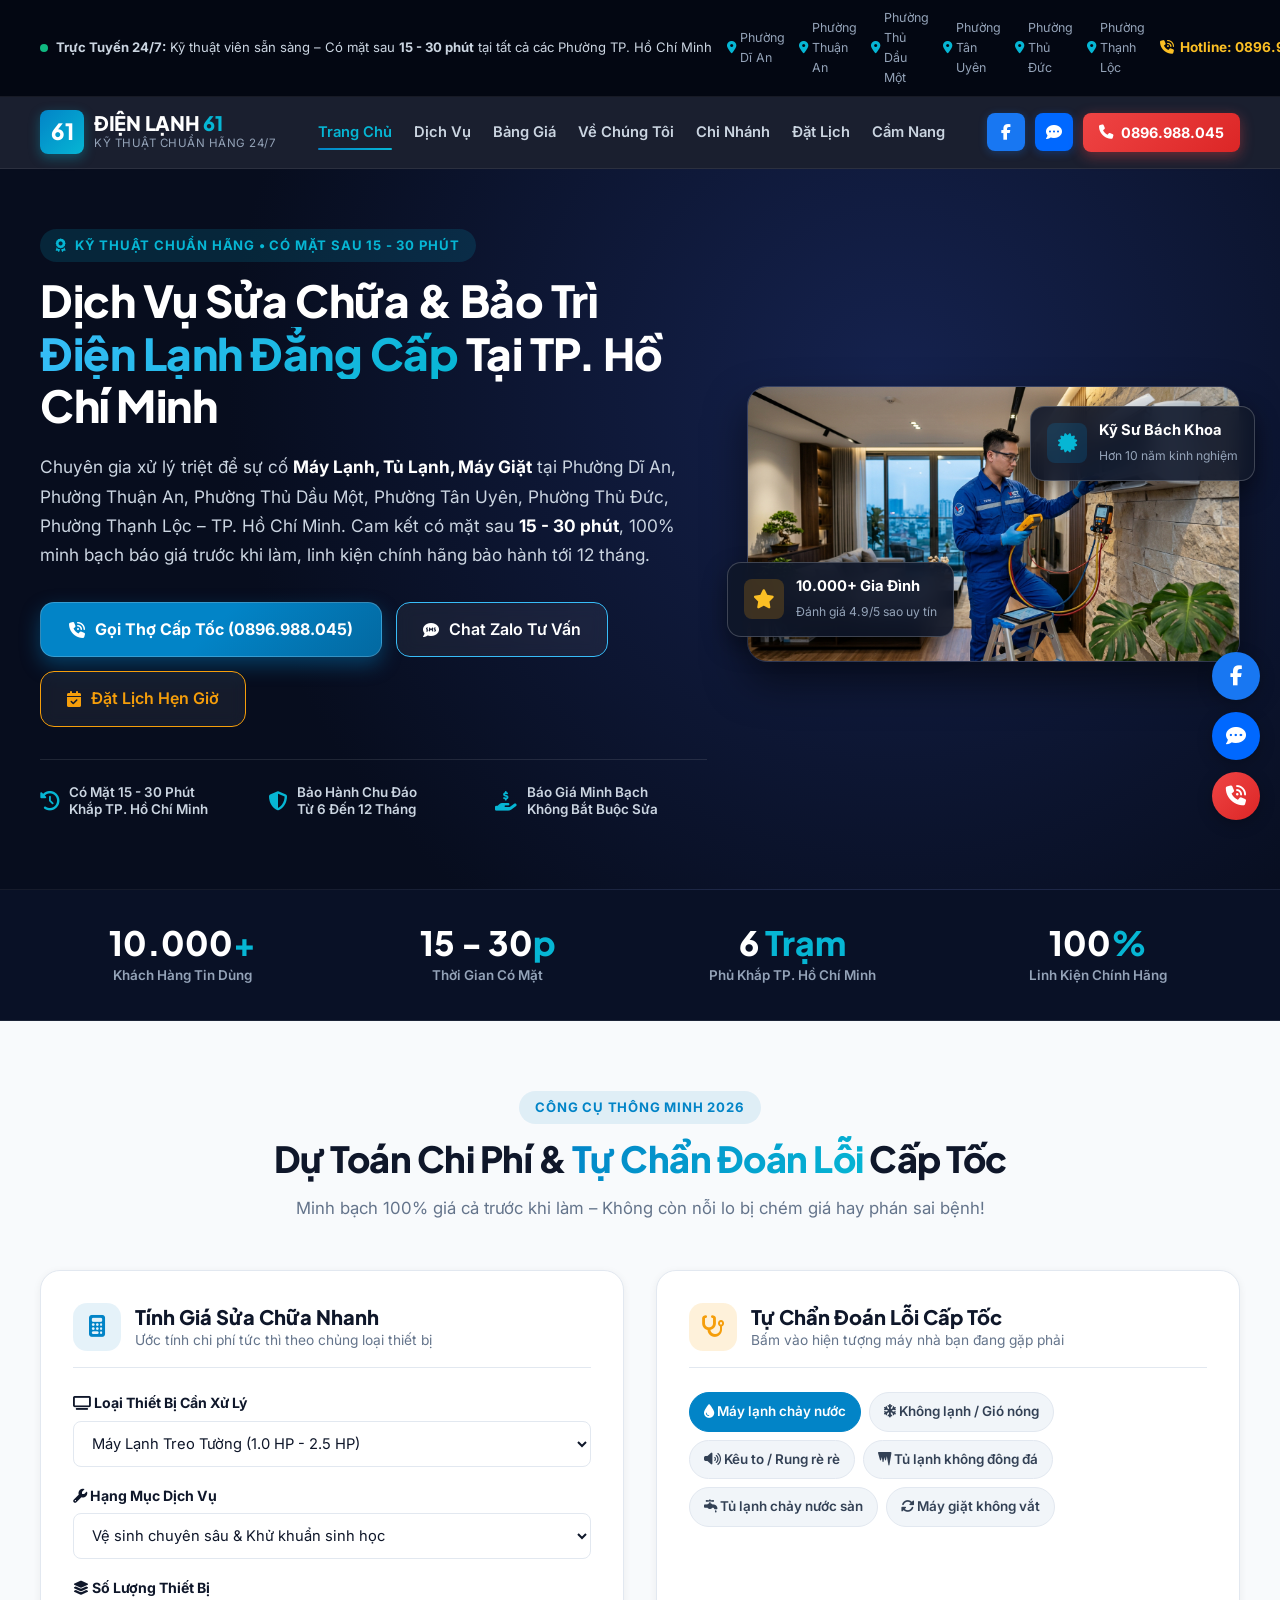
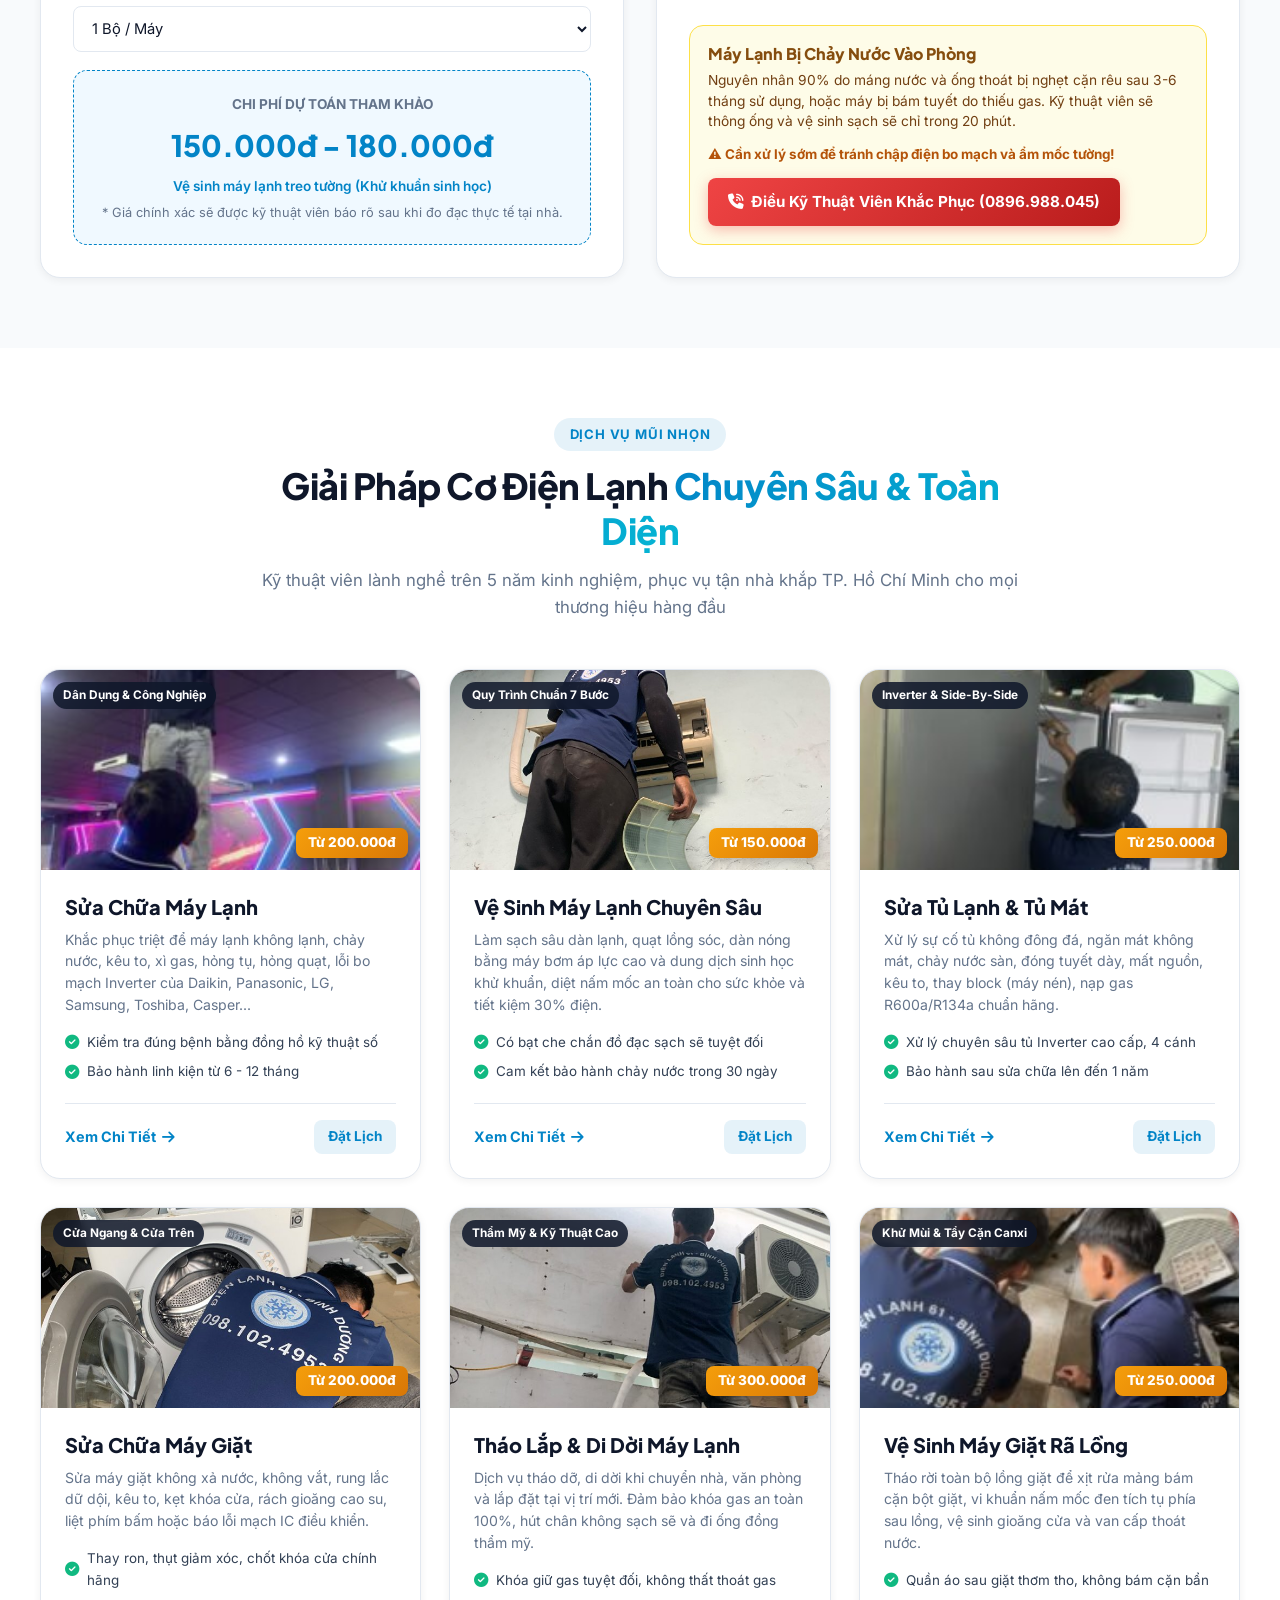
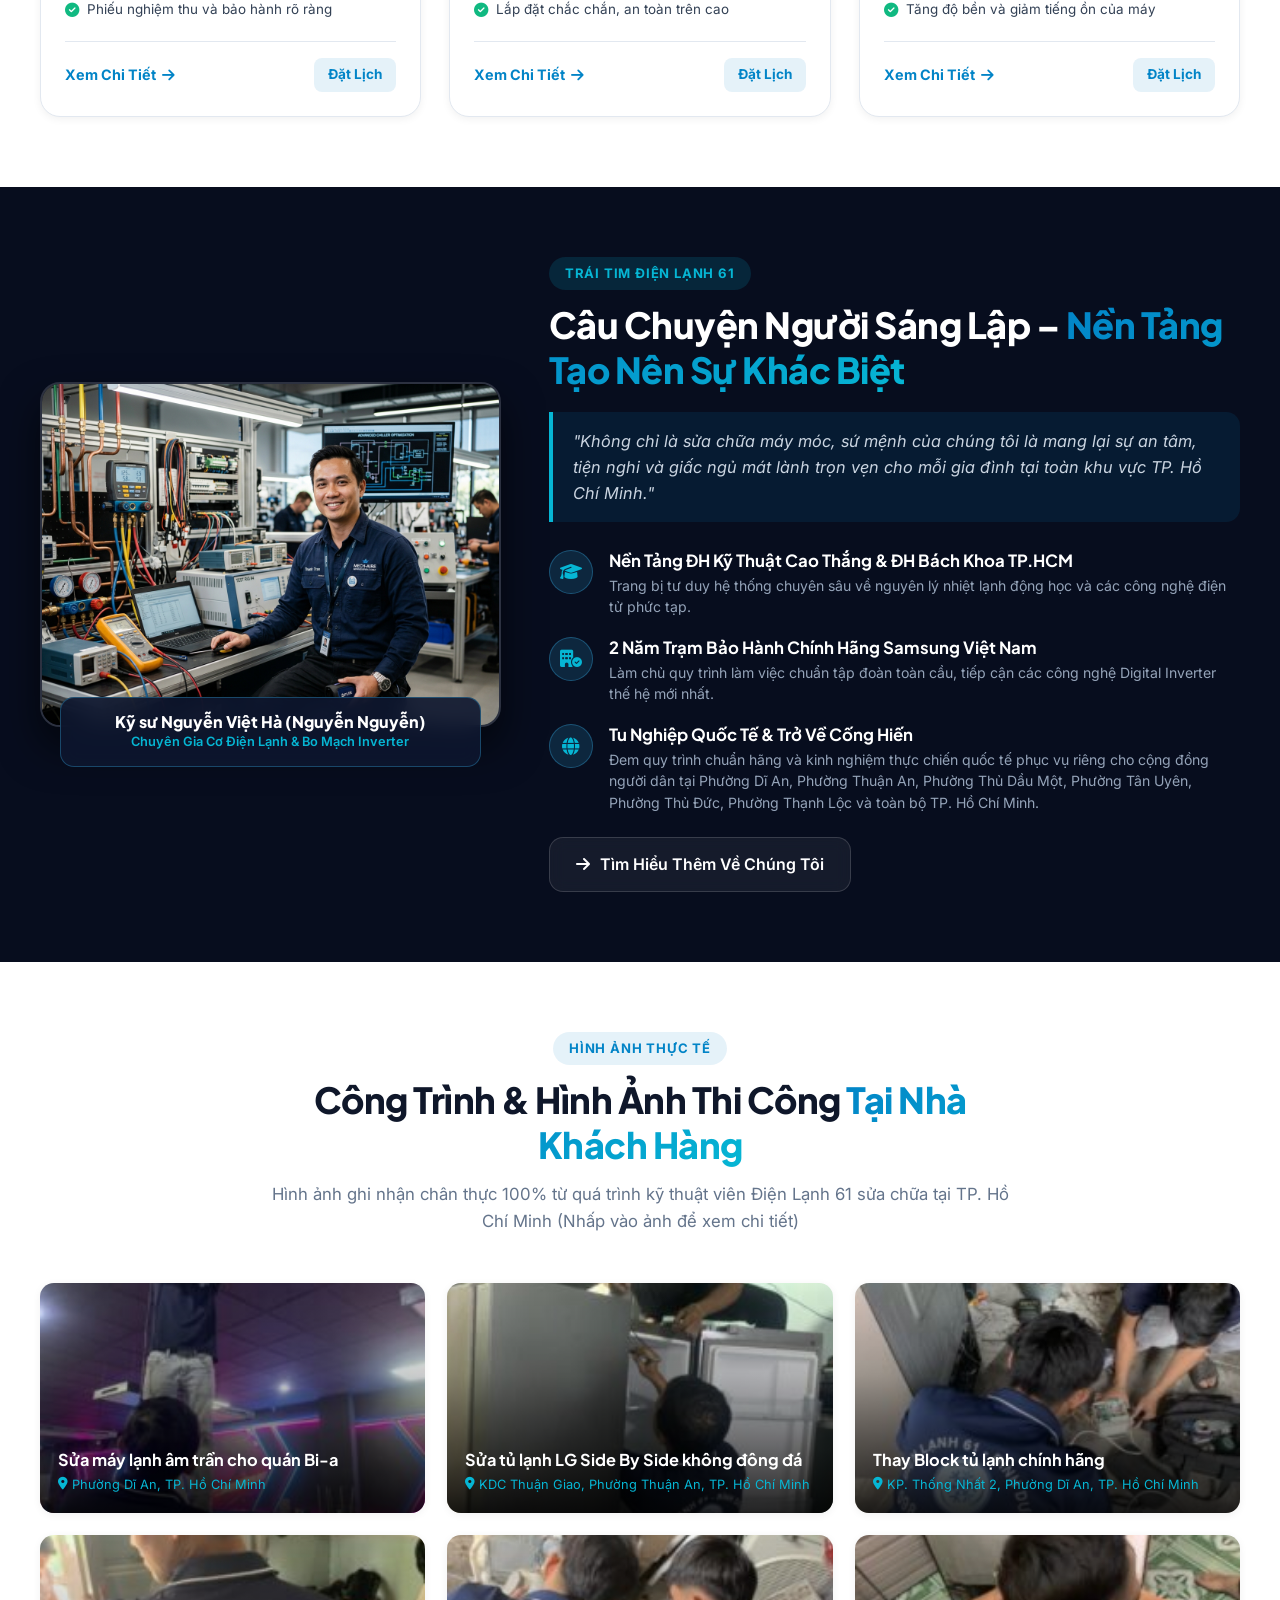
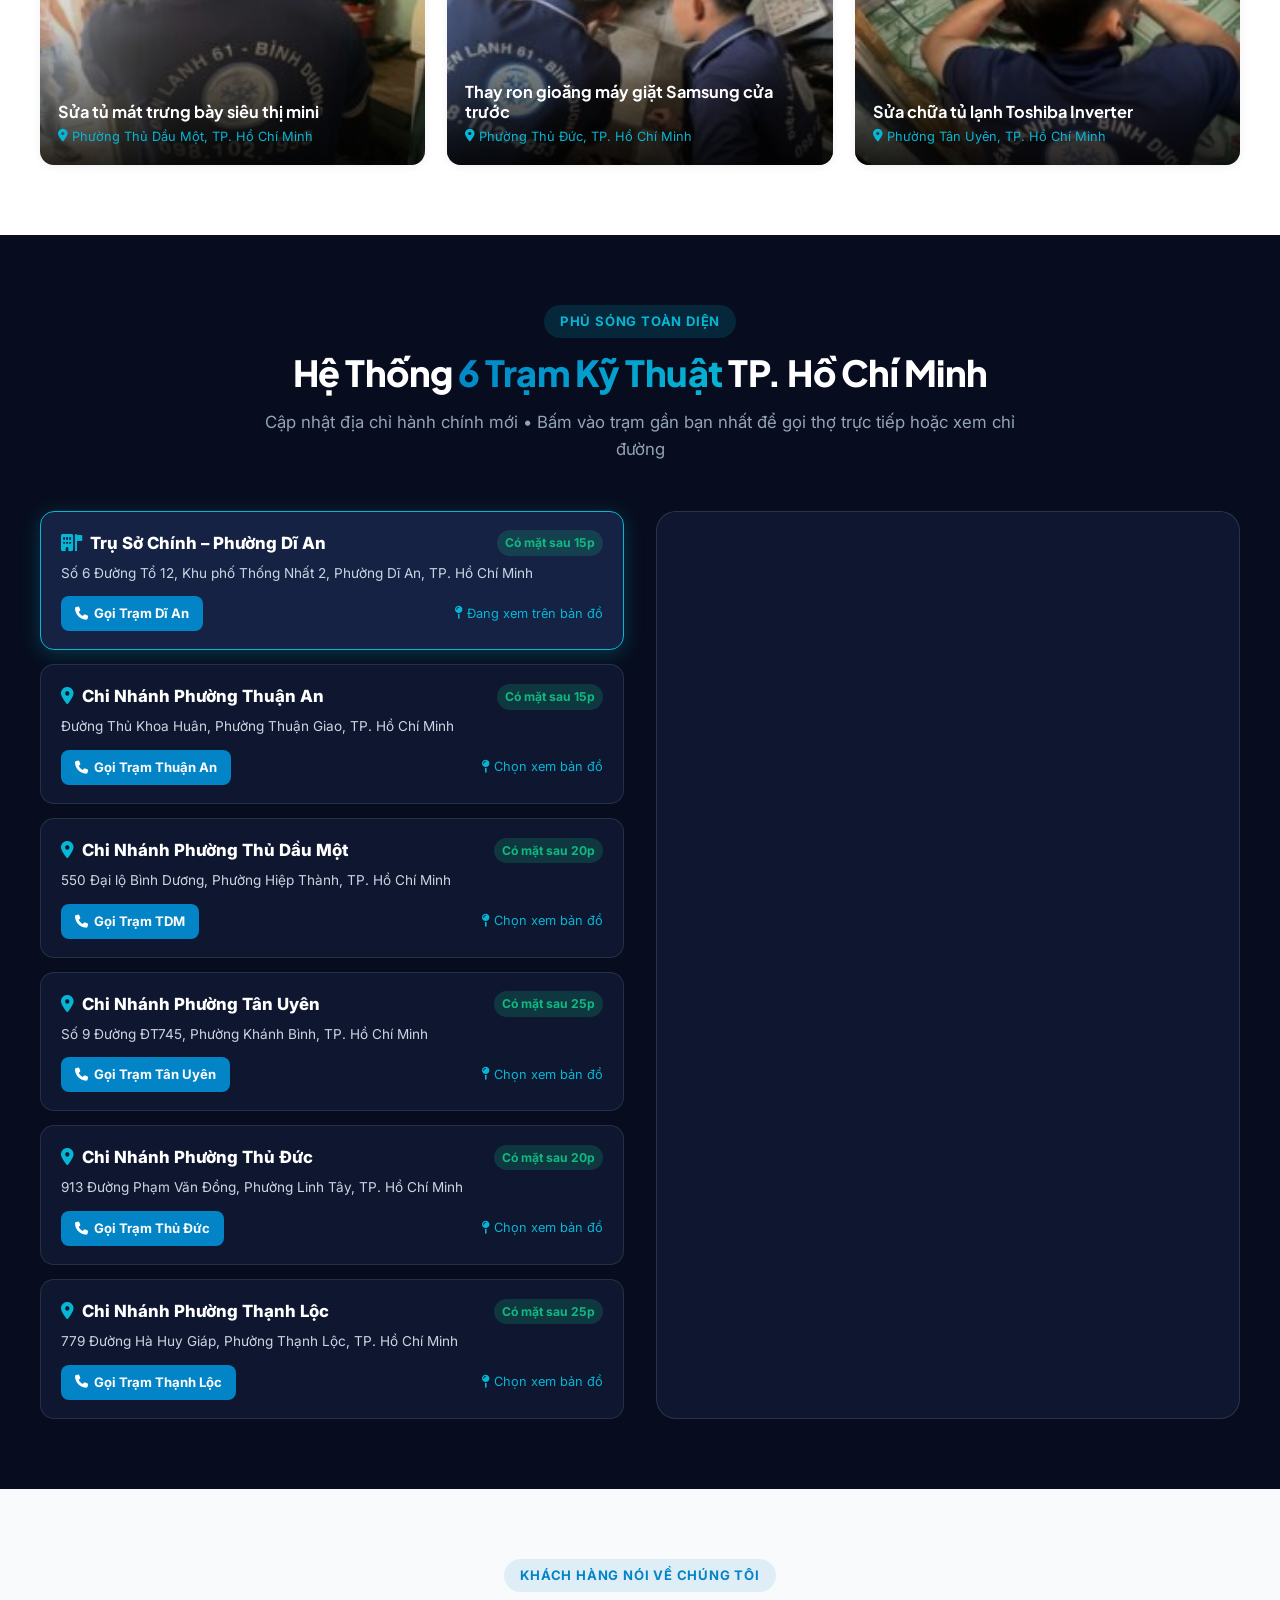
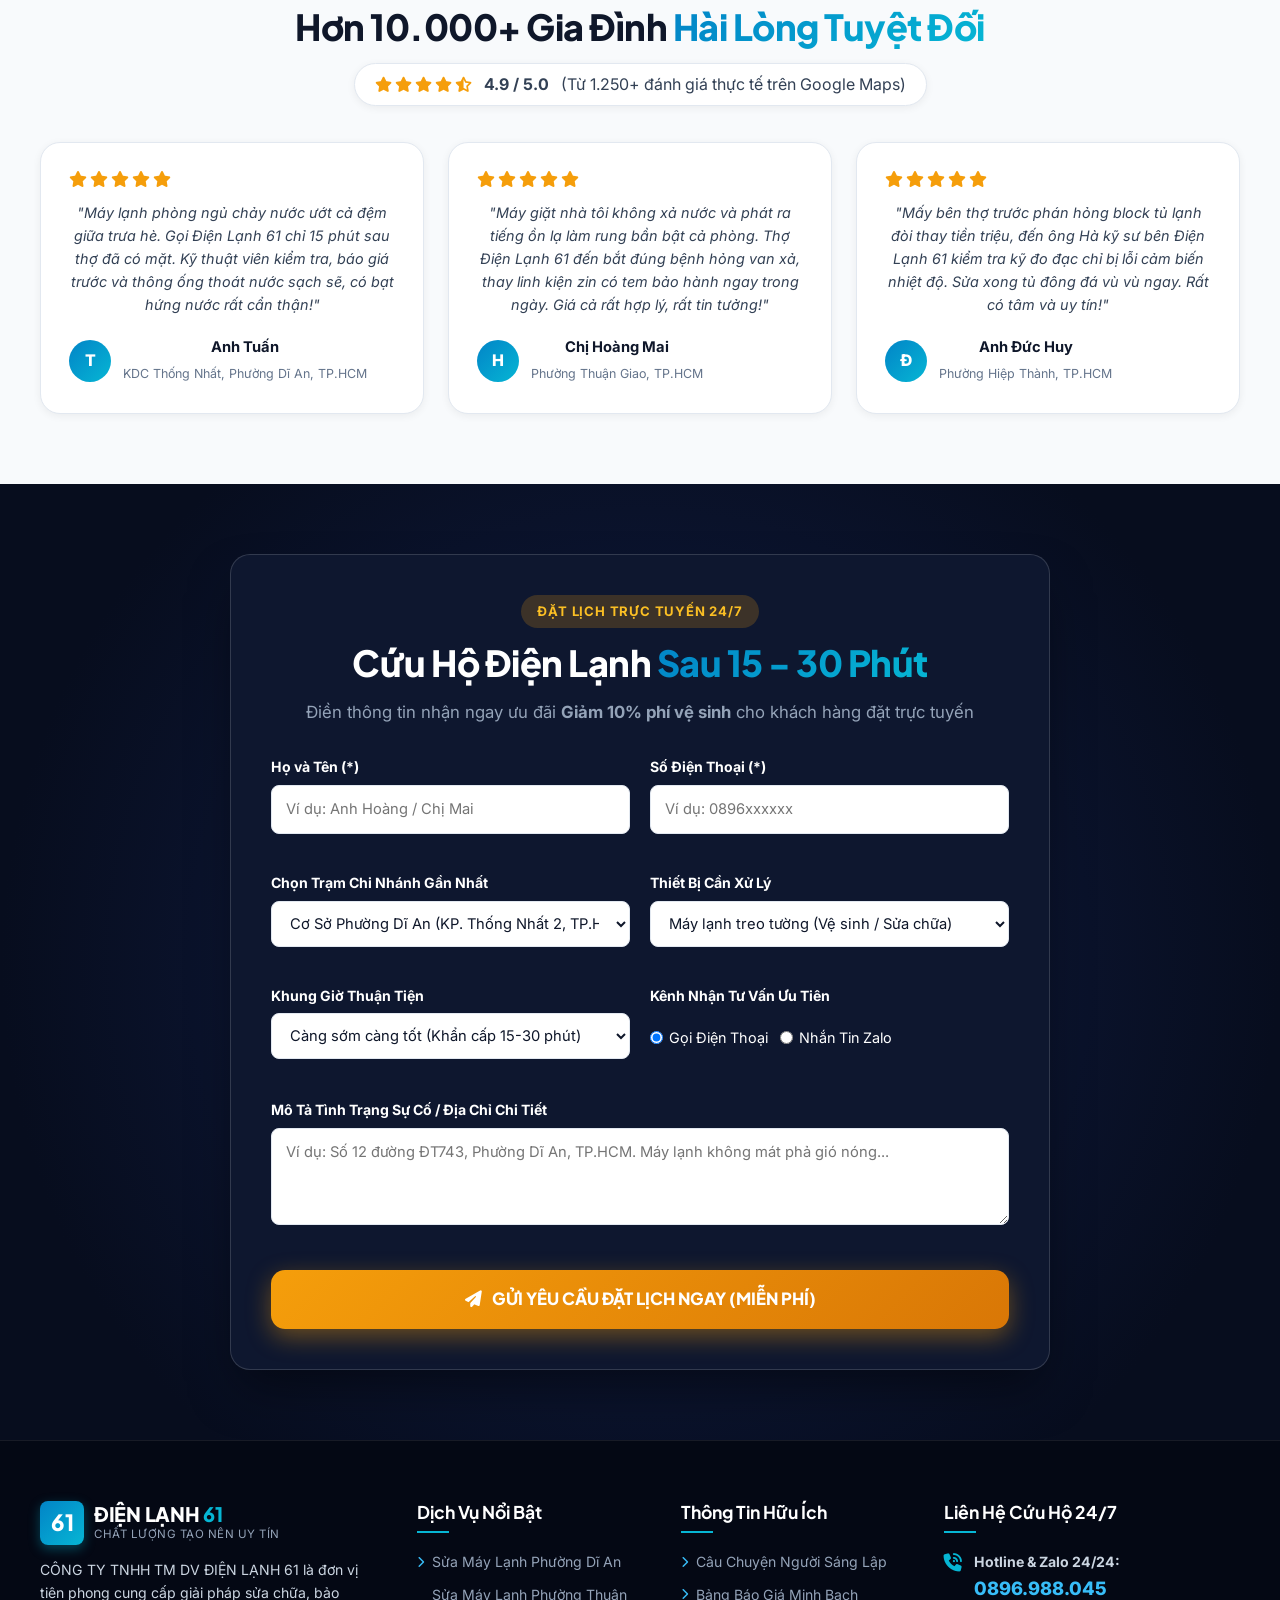
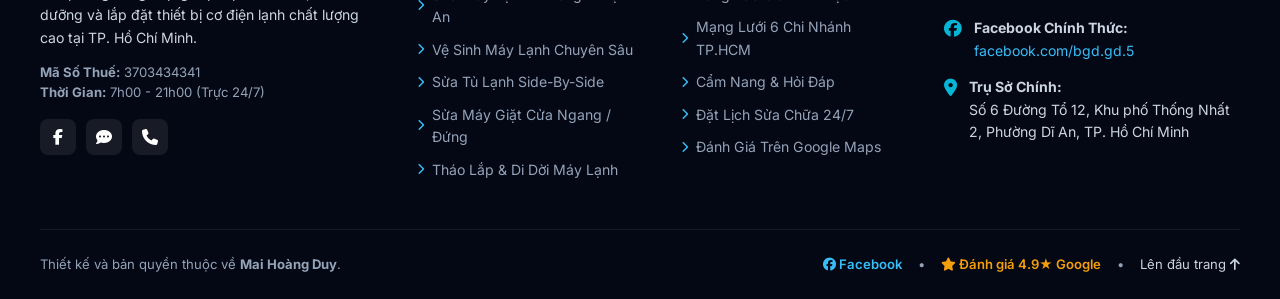
==== commit e916efe1: "Version 2 2" ====
--- a/index.html
+++ b/index.html
@@ -17,7 +17,7 @@
   <!-- Open Graph / Facebook -->
   <meta property="og:type" content="website">
   <meta property="og:url" content="https://dienlanh61.com/">
-  <meta property="og:title" content="Điện Lạnh 61 - Sửa Máy Lạnh, Tủ Lạnh, Máy Giặt Tại TP. Hồ Chí Minh">
+  <meta property="og:title" content="Điện Lạnh 61 - Kỹ Thuật Chuẩn Hãng 24/7 Tại TP. Hồ Chí Minh">
   <meta property="og:description"
     content="Dịch vụ điện lạnh chuẩn hãng Bách Khoa & Samsung. Có mặt sau 15-30 phút khắp TP. Hồ Chí Minh. Báo giá trước khi sửa, bảo hành 6 - 12 tháng. Hotline & Zalo: 0896.988.045">
   <meta property="og:image" content="assets/images/hero-banner.jpg">
@@ -29,8 +29,6 @@
     href="https://fonts.googleapis.com/css2?family=Inter:wght@300;400;500;600;700&family=Plus+Jakarta+Sans:wght@500;600;700;800&display=swap"
     rel="stylesheet">
   <link rel="stylesheet" href="https://cdnjs.cloudflare.com/ajax/libs/font-awesome/6.5.1/css/all.min.css">
-
-  <!-- Stylesheet -->
   <link rel="stylesheet" href="styles.css">
 
   <!-- Schema.org JSON-LD LocalBusiness Structured Data -->
@@ -88,7 +86,7 @@
       <div class="top-live-status">
         <span class="live-dot"></span>
         <span><strong>Trực Tuyến 24/7:</strong> Kỹ thuật viên sẵn sàng – Có mặt sau <strong>15 - 30 phút</strong> tại
-          tất cả khu vực TP. Hồ Chí Minh</span>
+          tất cả các Phường TP. Hồ Chí Minh</span>
       </div>
       <div class="top-branches-list">
         <span><i class="fa-solid fa-location-dot"></i> Phường Dĩ An</span>
@@ -107,7 +105,7 @@
   <!-- 2. SITE HEADER & NAVIGATION -->
   <header class="site-header">
     <div class="container header-inner">
-      <a href="#home" class="brand-logo">
+      <a href="index.html" class="brand-logo">
         <div class="brand-badge-icon">61</div>
         <div class="brand-text">
           <div class="logo-title">ĐIỆN LẠNH <span>61</span></div>
@@ -116,14 +114,13 @@
       </a>
 
       <nav class="main-nav">
-        <a href="#home" class="nav-link active">Trang Chủ</a>
-        <a href="#dich-vu" class="nav-link">Dịch Vụ</a>
-        <a href="#tinh-gia" class="nav-link">Tính Giá Nhanh</a>
-        <a href="#bang-gia" class="nav-link">Bảng Giá</a>
-        <a href="#ve-chung-toi" class="nav-link">Về Chúng Tôi</a>
-        <a href="#quy-trinh" class="nav-link">Quy Trình</a>
-        <a href="#chi-nhanh" class="nav-link">Chi Nhánh</a>
-        <a href="#faq" class="nav-link">Hỏi Đáp</a>
+        <a href="index.html" class="nav-link active">Trang Chủ</a>
+        <a href="dich-vu.html" class="nav-link">Dịch Vụ</a>
+        <a href="bang-gia.html" class="nav-link">Bảng Giá</a>
+        <a href="ve-chung-toi.html" class="nav-link">Về Chúng Tôi</a>
+        <a href="chi-nhanh.html" class="nav-link">Chi Nhánh</a>
+        <a href="dat-lich.html" class="nav-link">Đặt Lịch</a>
+        <a href="cam-nang.html" class="nav-link">Cẩm Nang</a>
       </nav>
 
       <div class="header-actions">
@@ -158,18 +155,18 @@
           <div class="logo-title">ĐIỆN LẠNH <span>61</span></div>
         </div>
       </div>
-      <button id="closeDrawerBtn" style="background:none; font-size: 1.5rem; color:#64748b;"><i
+      <button id="closeDrawerBtn"
+        style="background:none; border:none; font-size:1.5rem; color:#64748b; cursor:pointer;"><i
           class="fa-solid fa-xmark"></i></button>
     </div>
     <div class="drawer-links">
-      <a href="#home" class="drawer-link"><i class="fa-solid fa-house"></i> Trang Chủ</a>
-      <a href="#dich-vu" class="drawer-link"><i class="fa-solid fa-screwdriver-wrench"></i> Dịch Vụ Điện Lạnh</a>
-      <a href="#tinh-gia" class="drawer-link"><i class="fa-solid fa-calculator"></i> Tính Giá & Chẩn Đoán</a>
-      <a href="#bang-gia" class="drawer-link"><i class="fa-solid fa-file-invoice-dollar"></i> Bảng Báo Giá</a>
-      <a href="#ve-chung-toi" class="drawer-link"><i class="fa-solid fa-award"></i> Câu Chuyện Sáng Lập</a>
-      <a href="#quy-trinh" class="drawer-link"><i class="fa-solid fa-list-check"></i> Quy Trình 6 Bước</a>
-      <a href="#chi-nhanh" class="drawer-link"><i class="fa-solid fa-map-location-dot"></i> Hệ Thống Chi Nhánh</a>
-      <a href="#dat-lich" class="drawer-link"><i class="fa-solid fa-calendar-check"></i> Đặt Lịch Sửa Chữa</a>
+      <a href="index.html" class="drawer-link active"><i class="fa-solid fa-house"></i> Trang Chủ</a>
+      <a href="dich-vu.html" class="drawer-link"><i class="fa-solid fa-screwdriver-wrench"></i> Dịch Vụ Điện Lạnh</a>
+      <a href="bang-gia.html" class="drawer-link"><i class="fa-solid fa-file-invoice-dollar"></i> Bảng Báo Giá</a>
+      <a href="ve-chung-toi.html" class="drawer-link"><i class="fa-solid fa-award"></i> Về Chúng Tôi</a>
+      <a href="chi-nhanh.html" class="drawer-link"><i class="fa-solid fa-map-location-dot"></i> Hệ Thống Chi Nhánh</a>
+      <a href="dat-lich.html" class="drawer-link"><i class="fa-solid fa-calendar-check"></i> Đặt Lịch Sửa Chữa</a>
+      <a href="cam-nang.html" class="drawer-link"><i class="fa-solid fa-book-open"></i> Cẩm Nang & Hỏi Đáp</a>
 
       <div style="display:flex; gap:10px; margin-top:15px;">
         <a href="https://www.facebook.com/bgd.gd.5" target="_blank" rel="noopener" class="btn-primary-glow"
@@ -192,116 +189,113 @@
   <main id="home">
     <!-- 3. HERO SECTION (ULTRA-MODERN POWERHOUSE) -->
     <section class="hero-section">
-      <div class="hero-bg-overlay"></div>
-      <div class="container hero-grid">
-        <div class="hero-content">
-          <div class="hero-badge-pill">
-            <i class="fa-solid fa-certificate"></i>
-            <span>Quy Trình Chuẩn Samsung • ĐH Bách Khoa Đào Tạo</span>
-          </div>
-          <h1 class="hero-title">
-            Dịch Vụ Sửa Chữa & Bảo Trì <span class="gradient-text">Điện Lạnh Đẳng Cấp</span> Tại TP. Hồ Chí Minh
-          </h1>
-          <p class="hero-desc">
-            Chuyên gia xử lý triệt để sự cố <strong>Máy Lạnh, Tủ Lạnh, Máy Giặt</strong> tại Phường Dĩ An, Phường Thuận
-            An, Phường Thủ Dầu Một, Phường Tân Uyên, Phường Thủ Đức, Phường Thạnh Lộc – TP. Hồ Chí Minh. Cam kết có mặt
-            sau <strong>15 - 30 phút</strong>, 100% minh bạch báo giá trước khi làm, linh kiện chính hãng bảo hành tới
-            12 tháng.
-          </p>
-
-          <div class="hero-cta-group">
-            <a href="tel:0896988045" class="btn-primary-glow">
-              <i class="fa-solid fa-phone-volume"></i>
-              <span>Gọi Thợ Cấp Tốc (0896.988.045)</span>
-            </a>
-            <a href="https://zalo.me/0896988045" target="_blank" rel="noopener" class="btn-secondary-glass"
-              style="border-color:#38bdf8;">
-              <i class="fa-solid fa-comment-sms"></i>
-              <span>Chat Zalo Tư Vấn</span>
-            </a>
-            <a href="#dat-lich" class="btn-secondary-glass">
-              <i class="fa-solid fa-calendar-check"></i>
-              <span>Đặt Lịch Online</span>
-            </a>
-          </div>
-
-          <div class="hero-guarantee-row">
-            <div class="guarantee-item">
-              <i class="fa-solid fa-circle-check"></i>
-              <span>Báo Giá Minh Bạch 100%</span>
-            </div>
-            <div class="guarantee-item">
-              <i class="fa-solid fa-circle-check"></i>
-              <span>Linh Kiện Chính Hãng Chuẩn</span>
-            </div>
-            <div class="guarantee-item">
-              <i class="fa-solid fa-circle-check"></i>
-              <span>Bảo Hành 6 - 12 Tháng</span>
-            </div>
-            <div class="guarantee-item">
-              <i class="fa-solid fa-circle-check"></i>
-              <span>Không Tự Ý Vẽ Bệnh</span>
-            </div>
-          </div>
-        </div>
-
-        <div class="hero-visual-wrapper">
-          <div class="hero-main-card">
-            <img src="assets/images/hero-banner.jpg"
-              alt="Kỹ thuật viên Điện Lạnh 61 sửa chữa máy lạnh chuyên nghiệp tại TP. Hồ Chí Minh" width="600"
-              height="480">
-          </div>
-
-          <!-- Floating Badges -->
-          <div class="hero-floating-badge badge-pos-top">
-            <div class="floating-icon icon-amber">
-              <i class="fa-solid fa-bolt"></i>
-            </div>
-            <div class="floating-text">
-              <h4>Có Mặt Thần Tốc</h4>
-              <p>15 - 30 Phút Tận Nơi 24/7</p>
-            </div>
-          </div>
-
-          <div class="hero-floating-badge badge-pos-bottom">
-            <div class="floating-icon icon-cyan">
-              <i class="fa-solid fa-shield-heart"></i>
-            </div>
-            <div class="floating-text">
-              <h4>10.000+ Khách Hàng</h4>
-              <p>Hài Lòng 99.8% Toàn Khu Vực</p>
+      <div class="container">
+        <div class="hero-grid">
+          <div class="hero-content">
+            <span class="section-tag tag-cyan">
+              <i class="fa-solid fa-award"></i> Kỹ Thuật Chuẩn Hãng • Có Mặt Sau 15 - 30 Phút
+            </span>
+            <h1 class="hero-title">
+              Dịch Vụ Sửa Chữa & Bảo Trì <span class="gradient-text">Điện Lạnh Đẳng Cấp</span> Tại TP. Hồ Chí Minh
+            </h1>
+            <p class="hero-desc">
+              Chuyên gia xử lý triệt để sự cố <strong>Máy Lạnh, Tủ Lạnh, Máy Giặt</strong> tại Phường Dĩ An, Phường
+              Thuận An, Phường Thủ Dầu Một, Phường Tân Uyên, Phường Thủ Đức, Phường Thạnh Lộc – TP. Hồ Chí Minh. Cam kết
+              có mặt sau <strong>15 - 30 phút</strong>, 100% minh bạch báo giá trước khi làm, linh kiện chính hãng bảo
+              hành tới 12 tháng.
+            </p>
+
+            <div class="hero-cta-group">
+              <a href="tel:0896988045" class="btn-primary-glow">
+                <i class="fa-solid fa-phone-volume"></i>
+                <span>Gọi Thợ Cấp Tốc (0896.988.045)</span>
+              </a>
+              <a href="https://zalo.me/0896988045" target="_blank" rel="noopener" class="btn-secondary-glass"
+                style="border-color:#38bdf8;">
+                <i class="fa-solid fa-comment-sms"></i>
+                <span>Chat Zalo Tư Vấn</span>
+              </a>
+              <a href="dat-lich.html" class="btn-secondary-glass"
+                style="border-color:var(--amber); color:var(--amber);">
+                <i class="fa-solid fa-calendar-check"></i>
+                <span>Đặt Lịch Hẹn Giờ</span>
+              </a>
+            </div>
+
+            <div class="hero-highlights-list">
+              <div class="hero-highlight-item">
+                <i class="fa-solid fa-clock-rotate-left"></i>
+                <span>Có Mặt 15 - 30 Phút<br>Khắp TP. Hồ Chí Minh</span>
+              </div>
+              <div class="hero-highlight-item">
+                <i class="fa-solid fa-shield-halved"></i>
+                <span>Bảo Hành Chu Đáo<br>Từ 6 Đến 12 Tháng</span>
+              </div>
+              <div class="hero-highlight-item">
+                <i class="fa-solid fa-hand-holding-dollar"></i>
+                <span>Báo Giá Minh Bạch<br>Không Bắt Buộc Sửa</span>
+              </div>
+            </div>
+          </div>
+
+          <div class="hero-visual-wrapper">
+            <div class="hero-main-card">
+              <img src="assets/images/hero-banner.jpg"
+                alt="Kỹ thuật viên Điện Lạnh 61 sửa chữa máy lạnh chuyên nghiệp tại TP. Hồ Chí Minh" width="600"
+                height="480">
+            </div>
+
+            <!-- Floating Badges -->
+            <div class="hero-badge-float badge-top-right">
+              <div class="badge-icon-box badge-icon-blue">
+                <i class="fa-solid fa-certificate"></i>
+              </div>
+              <div class="badge-info-text">
+                <strong>Kỹ Sư Bách Khoa</strong>
+                <span>Hơn 10 năm kinh nghiệm</span>
+              </div>
+            </div>
+
+            <div class="hero-badge-float badge-bottom-left">
+              <div class="badge-icon-box badge-icon-amber">
+                <i class="fa-solid fa-star"></i>
+              </div>
+              <div class="badge-info-text">
+                <strong>10.000+ Gia Đình</strong>
+                <span>Đánh giá 4.9/5 sao uy tín</span>
+              </div>
             </div>
           </div>
         </div>
       </div>
     </section>
 
-    <!-- 4. TRUST & STATS METRICS BAR -->
+    <!-- 4. STATS COUNTER BANNER -->
     <section class="stats-banner-section">
       <div class="container">
-        <div class="stats-grid">
+        <div class="stats-banner-grid">
           <div class="stat-item">
-            <div class="stat-number" data-target="10000" data-suffix="+">10.000+</div>
-            <div class="stat-label">Khách Hàng Đã Phục Vụ</div>
+            <div class="stat-number">10.000<span>+</span></div>
+            <div class="stat-label">Khách Hàng Tin Dùng</div>
           </div>
           <div class="stat-item">
-            <div class="stat-number" data-target="15" data-suffix=" Phút">15 Phút</div>
-            <div class="stat-label">Thời Gian Có Mặt Tận Nơi</div>
+            <div class="stat-number">15 - 30<span>p</span></div>
+            <div class="stat-label">Thời Gian Có Mặt</div>
           </div>
           <div class="stat-item">
-            <div class="stat-number" data-target="6" data-suffix=" Trạm">6 Trạm Kỹ Thuật</div>
+            <div class="stat-number">6<span> Trạm</span></div>
             <div class="stat-label">Phủ Khắp TP. Hồ Chí Minh</div>
           </div>
           <div class="stat-item">
-            <div class="stat-number" data-target="100" data-suffix="%">100%</div>
-            <div class="stat-label">Linh Kiện Chính Hãng & Bảo Hành</div>
+            <div class="stat-number">100<span>%</span></div>
+            <div class="stat-label">Linh Kiện Chính Hãng</div>
           </div>
         </div>
       </div>
     </section>
 
-    <!-- 5. INTERACTIVE ESTIMATOR & DIAGNOSTIC DUAL WIDGETS -->
-    <section class="tools-dual-section" id="tinh-gia">
+    <!-- 5. SMART COST ESTIMATOR & DIAGNOSTIC SECTION -->
+    <section class="tools-section" id="tinh-gia">
       <div class="container">
         <div class="section-header">
           <span class="section-tag">Công Cụ Thông Minh 2026</span>
@@ -311,15 +305,15 @@
         </div>
 
         <div class="tools-grid">
-          <!-- Widget 1: Cost Estimator -->
+          <!-- Tool 1: Cost Estimator -->
           <div class="tool-card">
-            <div class="tool-card-header">
+            <div class="tool-header">
               <div class="tool-icon">
                 <i class="fa-solid fa-calculator"></i>
               </div>
               <div>
-                <h3>Bộ Tính Giá Dịch Vụ Nhanh</h3>
-                <p>Chọn loại thiết bị & nhu cầu để nhận mức giá ước tính niêm yết</p>
+                <h3 class="tool-title">Tính Giá Sửa Chữa Nhanh</h3>
+                <p class="tool-desc">Ước tính chi phí tức thì theo chủng loại thiết bị</p>
               </div>
             </div>
 
@@ -329,10 +323,10 @@
               <select id="estimateDevice" class="form-select-custom">
                 <option value="ac_wall">Máy Lạnh Treo Tường (1.0 HP - 2.5 HP)</option>
                 <option value="ac_cassette">Máy Lạnh Âm Trần / Tủ Đứng / Multi</option>
-                <option value="fridge_standard">Tủ Lạnh Gia Đình Thông Thường (150L - 350L)</option>
-                <option value="fridge_sidebyside">Tủ Lạnh Side-By-Side / Inverter 4 Cánh</option>
-                <option value="washer_top">Máy Giặt Cửa Trên (Lồng Đứng)</option>
-                <option value="washer_front">Máy Giặt Cửa Trước (Lồng Ngang Inverter)</option>
+                <option value="fridge_home">Tủ Lạnh Gia Đình (1 - 2 Cánh)</option>
+                <option value="fridge_sidebyside">Tủ Lạnh Side-By-Side Inverter (3 - 4 Cánh)</option>
+                <option value="wm_top">Máy Giặt Lồng Đứng (Cửa Trên)</option>
+                <option value="wm_front">Máy Giặt Lồng Ngang (Cửa Trước)</option>
               </select>
             </div>
 
@@ -342,65 +336,66 @@
               <select id="estimateService" class="form-select-custom">
                 <option value="vesinh">Vệ sinh chuyên sâu & Khử khuẩn sinh học</option>
                 <option value="napgas">Kiểm tra & Nạp bổ sung gas chính hãng (R32, R410A, R600a)</option>
-                <option value="khonglanh">Khắc phục lỗi không lạnh / Mất nguồn / Báo lỗi bo mạch</option>
-                <option value="chaynuoc">Xử lý chảy nước dàn lạnh / Nghẹt đường xả</option>
-                <option value="thaolap">Tháo dỡ & Di dời lắp đặt chuẩn kỹ thuật</option>
+                <option value="suachua">Sửa chữa sự cố kỹ thuật / Thay thế linh kiện</option>
+                <option value="thaolap">Tháo dỡ, di dời & Lắp đặt vị trí mới</option>
               </select>
             </div>
 
-            <div class="estimator-result-box">
-              <div class="estimate-label">Chi phí ước tính niêm yết</div>
-              <div class="estimate-price-value" id="estimatePriceDisplay">150.000đ - 200.000đ</div>
-              <div class="estimate-warranty-note" id="estimateWarrantyDisplay">
-                <i class="fa-solid fa-shield-halved"></i> Bảo hành chảy nước 30 ngày
-              </div>
-            </div>
-
-            <button class="btn-book-estimate" id="bookEstimateBtn">
-              <i class="fa-solid fa-check-to-slot"></i>
-              <span>Đặt Lịch Với Mức Giá Này Ngay</span>
-            </button>
-          </div>
-
-          <!-- Widget 2: Diagnostic Hub -->
+            <div class="form-group-custom">
+              <label class="form-label" for="estimateQty"><i class="fa-solid fa-layer-group"></i> Số Lượng Thiết
+                Bị</label>
+              <select id="estimateQty" class="form-select-custom">
+                <option value="1">1 Bộ / Máy</option>
+                <option value="2">2 Bộ / Máy (Ưu đãi giảm 10%)</option>
+                <option value="3">3 Bộ / Máy (Ưu đãi giảm 15%)</option>
+                <option value="5">Từ 5 Bộ trở lên (Giá sỉ xí nghiệp/công ty)</option>
+              </select>
+            </div>
+
+            <div class="estimate-result-box">
+              <span class="estimate-result-title" style="font-size:0.85rem; color:#64748b; font-weight:700;">CHI PHÍ DỰ
+                TOÁN THAM KHẢO</span>
+              <div class="estimate-price-value" id="estimatePriceDisplay">150.000đ - 180.000đ</div>
+              <p class="estimate-service-name" id="estimateServiceDetail"
+                style="font-size:0.85rem; font-weight:600; color:#0284c7; margin-bottom:6px;">Vệ sinh máy lạnh treo
+                tường</p>
+              <p class="estimate-note">* Giá chính xác sẽ được kỹ thuật viên báo rõ sau khi đo đạc thực tế tại nhà.</p>
+            </div>
+          </div>
+
+          <!-- Tool 2: Visual Diagnostic Hub -->
           <div class="tool-card">
-            <div class="tool-card-header">
-              <div class="tool-icon icon-amber">
+            <div class="tool-header">
+              <div class="tool-icon" style="background:rgba(245,158,11,0.15); color:var(--amber);">
                 <i class="fa-solid fa-stethoscope"></i>
               </div>
               <div>
-                <h3>Trợ Lý Chẩn Đoán Lỗi Cấp Tốc</h3>
-                <p>Bấm chọn triệu chứng thiết bị nhà bạn đang gặp phải bên dưới:</p>
-              </div>
-            </div>
-
-            <div class="diagnostic-symptom-list">
-              <button class="symptom-chip" data-code="ac_leak">
-                <i class="fa-solid fa-droplet"></i> Máy lạnh chảy nước
-              </button>
-              <button class="symptom-chip" data-code="ac_warm">
-                <i class="fa-solid fa-temperature-arrow-up"></i> Máy lạnh không mát
-              </button>
-              <button class="symptom-chip" data-code="washer_shake">
-                <i class="fa-solid fa-arrows-spin"></i> Máy giặt rung lắc kêu to
-              </button>
-              <button class="symptom-chip" data-code="fridge_warm">
-                <i class="fa-solid fa-snowflake"></i> Tủ lạnh không đông đá
-              </button>
-              <button class="symptom-chip" data-code="fridge_side">
-                <i class="fa-solid fa-plug-circle-xmark"></i> Tủ lạnh mất nguồn
-              </button>
-              <button class="symptom-chip" data-code="ac_blink">
-                <i class="fa-solid fa-lightbulb"></i> Báo lỗi nháy đèn bo
-              </button>
-            </div>
-
-            <!-- Advice Box Output -->
+                <h3 class="tool-title">Tự Chẩn Đoán Lỗi Cấp Tốc</h3>
+                <p class="tool-desc">Bấm vào hiện tượng máy nhà bạn đang gặp phải</p>
+              </div>
+            </div>
+
+            <div class="diagnostic-chips">
+              <button class="symptom-chip active" data-symptom="ac-chay-nuoc"><i class="fa-solid fa-droplet"></i> Máy
+                lạnh chảy nước</button>
+              <button class="symptom-chip" data-symptom="ac-khong-lanh"><i class="fa-solid fa-snowflake"></i> Không lạnh
+                / Gió nóng</button>
+              <button class="symptom-chip" data-symptom="ac-keu-to"><i class="fa-solid fa-volume-high"></i> Kêu to /
+                Rung rè rè</button>
+              <button class="symptom-chip" data-symptom="tu-khong-dong"><i class="fa-solid fa-icicles"></i> Tủ lạnh
+                không đông đá</button>
+              <button class="symptom-chip" data-symptom="tu-chay-nuoc"><i class="fa-solid fa-faucet-drip"></i> Tủ lạnh
+                chảy nước sàn</button>
+              <button class="symptom-chip" data-symptom="mg-khong-vat"><i class="fa-solid fa-rotate"></i> Máy giặt không
+                vắt</button>
+            </div>
+
             <div class="diagnostic-advice-box" id="diagnosticAdviceBox">
-              <h4 class="advice-title" id="adviceTitle"></h4>
-              <p class="advice-desc" id="adviceDesc"></p>
-              <div style="font-size:0.84rem; font-weight:700; color:#b45309; margin-bottom:12px;" id="adviceUrgency">
-              </div>
+              <h4 class="advice-title" id="adviceTitle">Máy Lạnh Bị Chảy Nước Vào Phòng</h4>
+              <p class="advice-desc" id="adviceDesc">Nguyên nhân 90% do máng nước và ống thoát bị nghẹt cặn rêu sau 3-6
+                tháng sử dụng, hoặc máy bị bám tuyết do thiếu gas.</p>
+              <div style="font-size:0.84rem; font-weight:700; color:#b45309; margin-bottom:12px;" id="adviceUrgency">⚠️
+                Cần xử lý sớm để tránh chập điện bo mạch và ẩm mốc tường!</div>
               <div class="advice-actions">
                 <a href="tel:0896988045" class="btn-sos-call">
                   <i class="fa-solid fa-phone-volume"></i> Điều Kỹ Thuật Viên Khắc Phục (0896.988.045)
@@ -412,7 +407,7 @@
       </div>
     </section>
 
-    <!-- 6. SERVICES SHOWCASE SECTION -->
+    <!-- 6. CORE SERVICES SECTION -->
     <section class="services-section" id="dich-vu">
       <div class="container">
         <div class="section-header">
@@ -423,16 +418,15 @@
         </div>
 
         <div class="services-grid">
-          <!-- Service 1: Sửa Máy Lạnh -->
+          <!-- Service 1: Sửa Chữa Máy Lạnh -->
           <div class="service-card">
             <div class="service-thumb-wrap">
-              <img src="assets/images/real-works/may-lanh-am-tran.jpg"
-                alt="Sửa máy lạnh tại nhà Phường Dĩ An, Phường Thuận An, TP.HCM" width="400" height="220"
-                loading="lazy">
+              <img src="assets/images/real-works/may-lanh-am-tran.jpg" alt="Sửa máy lạnh tại nhà TP.HCM" width="400"
+                height="220" loading="lazy">
               <span class="service-category-tag">Dân Dụng & Công Nghiệp</span>
               <span class="service-price-badge">Từ 200.000đ</span>
             </div>
-            <div class="service-body">
+            <div class="service-card-body">
               <h3 class="service-title">Sửa Chữa Máy Lạnh</h3>
               <p class="service-summary">
                 Khắc phục triệt để máy lạnh không lạnh, chảy nước, kêu to, xì gas, hỏng tụ, hỏng quạt, lỗi bo mạch
@@ -440,13 +434,12 @@
               </p>
               <ul class="service-features-list">
                 <li><i class="fa-solid fa-circle-check"></i> Kiểm tra đúng bệnh bằng đồng hồ kỹ thuật số</li>
-                <li><i class="fa-solid fa-circle-check"></i> Báo giá niêm yết trước khi tiến hành</li>
                 <li><i class="fa-solid fa-circle-check"></i> Bảo hành linh kiện từ 6 - 12 tháng</li>
               </ul>
               <div class="service-card-footer">
-                <a href="tel:0896988045" class="btn-service-action">Tư Vấn Ngay <i
+                <a href="dich-vu.html" class="btn-service-action">Xem Chi Tiết <i
                     class="fa-solid fa-arrow-right"></i></a>
-                <a href="#dat-lich" class="btn-service-book">Đặt Lịch</a>
+                <a href="dat-lich.html" class="btn-service-book">Đặt Lịch</a>
               </div>
             </div>
           </div>
@@ -459,7 +452,7 @@
               <span class="service-category-tag">Quy Trình Chuẩn 7 Bước</span>
               <span class="service-price-badge">Từ 150.000đ</span>
             </div>
-            <div class="service-body">
+            <div class="service-card-body">
               <h3 class="service-title">Vệ Sinh Máy Lạnh Chuyên Sâu</h3>
               <p class="service-summary">
                 Làm sạch sâu dàn lạnh, quạt lồng sóc, dàn nóng bằng máy bơm áp lực cao và dung dịch sinh học khử khuẩn,
@@ -467,13 +460,12 @@
               </p>
               <ul class="service-features-list">
                 <li><i class="fa-solid fa-circle-check"></i> Có bạt che chắn đồ đạc sạch sẽ tuyệt đối</li>
-                <li><i class="fa-solid fa-circle-check"></i> Kiểm tra áp suất gas và dòng điện miễn phí</li>
                 <li><i class="fa-solid fa-circle-check"></i> Cam kết bảo hành chảy nước trong 30 ngày</li>
               </ul>
               <div class="service-card-footer">
-                <a href="tel:0896988045" class="btn-service-action">Tư Vấn Ngay <i
+                <a href="dich-vu.html" class="btn-service-action">Xem Chi Tiết <i
                     class="fa-solid fa-arrow-right"></i></a>
-                <a href="#dat-lich" class="btn-service-book">Đặt Lịch</a>
+                <a href="dat-lich.html" class="btn-service-book">Đặt Lịch</a>
               </div>
             </div>
           </div>
@@ -486,7 +478,7 @@
               <span class="service-category-tag">Inverter & Side-By-Side</span>
               <span class="service-price-badge">Từ 250.000đ</span>
             </div>
-            <div class="service-body">
+            <div class="service-card-body">
               <h3 class="service-title">Sửa Tủ Lạnh & Tủ Mát</h3>
               <p class="service-summary">
                 Xử lý sự cố tủ không đông đá, ngăn mát không mát, chảy nước sàn, đóng tuyết dày, mất nguồn, kêu to, thay
@@ -494,13 +486,12 @@
               </p>
               <ul class="service-features-list">
                 <li><i class="fa-solid fa-circle-check"></i> Xử lý chuyên sâu tủ Inverter cao cấp, 4 cánh</li>
-                <li><i class="fa-solid fa-circle-check"></i> Thay thế ron cửa, sò lạnh, cầu chì nhiệt chuẩn</li>
                 <li><i class="fa-solid fa-circle-check"></i> Bảo hành sau sửa chữa lên đến 1 năm</li>
               </ul>
               <div class="service-card-footer">
-                <a href="tel:0896988045" class="btn-service-action">Tư Vấn Ngay <i
+                <a href="dich-vu.html" class="btn-service-action">Xem Chi Tiết <i
                     class="fa-solid fa-arrow-right"></i></a>
-                <a href="#dat-lich" class="btn-service-book">Đặt Lịch</a>
+                <a href="dat-lich.html" class="btn-service-book">Đặt Lịch</a>
               </div>
             </div>
           </div>
@@ -513,7 +504,7 @@
               <span class="service-category-tag">Cửa Ngang & Cửa Trên</span>
               <span class="service-price-badge">Từ 200.000đ</span>
             </div>
-            <div class="service-body">
+            <div class="service-card-body">
               <h3 class="service-title">Sửa Chữa Máy Giặt</h3>
               <p class="service-summary">
                 Sửa máy giặt không xả nước, không vắt, rung lắc dữ dội, kêu to, kẹt khóa cửa, rách gioăng cao su, liệt
@@ -521,13 +512,12 @@
               </p>
               <ul class="service-features-list">
                 <li><i class="fa-solid fa-circle-check"></i> Thay ron, thụt giảm xóc, chốt khóa cửa chính hãng</li>
-                <li><i class="fa-solid fa-circle-check"></i> Khắc phục tại nhà trong ngày, không giữ máy lâu</li>
                 <li><i class="fa-solid fa-circle-check"></i> Phiếu nghiệm thu và bảo hành rõ ràng</li>
               </ul>
               <div class="service-card-footer">
-                <a href="tel:0896988045" class="btn-service-action">Tư Vấn Ngay <i
+                <a href="dich-vu.html" class="btn-service-action">Xem Chi Tiết <i
                     class="fa-solid fa-arrow-right"></i></a>
-                <a href="#dat-lich" class="btn-service-book">Đặt Lịch</a>
+                <a href="dat-lich.html" class="btn-service-book">Đặt Lịch</a>
               </div>
             </div>
           </div>
@@ -540,7 +530,7 @@
               <span class="service-category-tag">Thẩm Mỹ & Kỹ Thuật Cao</span>
               <span class="service-price-badge">Từ 300.000đ</span>
             </div>
-            <div class="service-body">
+            <div class="service-card-body">
               <h3 class="service-title">Tháo Lắp & Di Dời Máy Lạnh</h3>
               <p class="service-summary">
                 Dịch vụ tháo dỡ, di dời khi chuyển nhà, văn phòng và lắp đặt tại vị trí mới. Đảm bảo khóa gas an toàn
@@ -548,13 +538,12 @@
               </p>
               <ul class="service-features-list">
                 <li><i class="fa-solid fa-circle-check"></i> Khóa giữ gas tuyệt đối, không thất thoát gas</li>
-                <li><i class="fa-solid fa-circle-check"></i> Sử dụng ống đồng đúng độ dày tiêu chuẩn</li>
                 <li><i class="fa-solid fa-circle-check"></i> Lắp đặt chắc chắn, an toàn trên cao</li>
               </ul>
               <div class="service-card-footer">
-                <a href="tel:0896988045" class="btn-service-action">Tư Vấn Ngay <i
+                <a href="dich-vu.html" class="btn-service-action">Xem Chi Tiết <i
                     class="fa-solid fa-arrow-right"></i></a>
-                <a href="#dat-lich" class="btn-service-book">Đặt Lịch</a>
+                <a href="dat-lich.html" class="btn-service-book">Đặt Lịch</a>
               </div>
             </div>
           </div>
@@ -567,7 +556,7 @@
               <span class="service-category-tag">Khử Mùi & Tẩy Cặn Canxi</span>
               <span class="service-price-badge">Từ 250.000đ</span>
             </div>
-            <div class="service-body">
+            <div class="service-card-body">
               <h3 class="service-title">Vệ Sinh Máy Giặt Rã Lồng</h3>
               <p class="service-summary">
                 Tháo rời toàn bộ lồng giặt để xịt rửa mảng bám cặn bột giặt, vi khuẩn nấm mốc đen tích tụ phía sau lồng,
@@ -575,13 +564,12 @@
               </p>
               <ul class="service-features-list">
                 <li><i class="fa-solid fa-circle-check"></i> Quần áo sau giặt thơm tho, không bám cặn bẩn</li>
-                <li><i class="fa-solid fa-circle-check"></i> Bảo vệ làn da nhạy cảm của trẻ nhỏ và gia đình</li>
                 <li><i class="fa-solid fa-circle-check"></i> Tăng độ bền và giảm tiếng ồn của máy</li>
               </ul>
               <div class="service-card-footer">
-                <a href="tel:0896988045" class="btn-service-action">Tư Vấn Ngay <i
+                <a href="dich-vu.html" class="btn-service-action">Xem Chi Tiết <i
                     class="fa-solid fa-arrow-right"></i></a>
-                <a href="#dat-lich" class="btn-service-book">Đặt Lịch</a>
+                <a href="dat-lich.html" class="btn-service-book">Đặt Lịch</a>
               </div>
             </div>
           </div>
@@ -589,7 +577,7 @@
       </div>
     </section>
 
-    <!-- 7. FOUNDER STORY & TRUST PILLARS -->
+    <!-- 7. FOUNDER STORY SECTION -->
     <section class="founder-section" id="ve-chung-toi">
       <div class="container">
         <div class="founder-grid">
@@ -600,13 +588,12 @@
             </div>
             <div class="founder-badge-credentials">
               <h4>Kỹ sư Nguyễn Việt Hà (Nguyễn Nguyễn)</h4>
-              <p><i class="fa-solid fa-award"></i> Sáng Lập & Kỹ Thuật Trưởng Điện Lạnh 61</p>
+              <p>Chuyên Gia Cơ Điện Lạnh & Bo Mạch Inverter</p>
             </div>
           </div>
 
           <div class="founder-story-info">
-            <span class="section-tag" style="background:rgba(56,189,248,0.15); color:var(--cyan);">Trái Tim Điện Lạnh
-              61</span>
+            <span class="section-tag tag-cyan">Trái Tim Điện Lạnh 61</span>
             <h2 class="section-title" style="color:#ffffff; margin-bottom: 20px;">
               Câu Chuyện Người Sáng Lập – <span>Nền Tảng Tạo Nên Sự Khác Biệt</span>
             </h2>
@@ -645,228 +632,17 @@
                 </div>
               </div>
             </div>
-          </div>
-        </div>
-
-        <!-- 4 Core Pillars -->
-        <div class="pillars-grid">
-          <div class="pillar-card">
-            <div class="pillar-icon"><i class="fa-solid fa-heart-pulse"></i></div>
-            <h4>Tận Tâm Với Khách Hàng</h4>
-            <p>Lắng nghe, tôn trọng và đặt quyền lợi của khách hàng làm thước đo thành công lớn nhất.</p>
-          </div>
-          <div class="pillar-card">
-            <div class="pillar-icon"><i class="fa-solid fa-user-gear"></i></div>
-            <h4>Chuyên Nghiệp Chuẩn Hãng</h4>
-            <p>Quy trình bài bản, trang thiết bị đo đạc tối tân, tác phong lịch sự, sạch sẽ.</p>
-          </div>
-          <div class="pillar-card">
-            <div class="pillar-icon"><i class="fa-solid fa-file-invoice-dollar"></i></div>
-            <h4>Minh Bạch Về Chi Phí</h4>
-            <p>Báo giá niêm yết trước khi làm. Tuyệt đối không vẽ thêm bệnh hay phụ phí mập mờ.</p>
-          </div>
-          <div class="pillar-card">
-            <div class="pillar-icon"><i class="fa-solid fa-bolt-lightning"></i></div>
-            <h4>Nhanh Chóng & Kịp Thời</h4>
-            <p>6 Trạm kỹ thuật phủ rộng đảm bảo có mặt sau 15-30 phút, hỗ trợ 24/7 kể cả lễ Tết.</p>
+
+            <div style="margin-top: 24px;">
+              <a href="ve-chung-toi.html" class="btn-secondary-glass"><i class="fa-solid fa-arrow-right"></i> Tìm Hiểu
+                Thêm Về Chúng Tôi</a>
+            </div>
           </div>
         </div>
       </div>
     </section>
 
-    <!-- 8. TRANSPARENT PRICING SECTION -->
-    <section class="pricing-section" id="bang-gia">
-      <div class="container">
-        <div class="section-header">
-          <span class="section-tag">Bảng Giá Niêm Yết</span>
-          <h2 class="section-title">Bảng Báo Giá <span>Minh Bạch 100%</span> (Cập Nhật 2026)</h2>
-          <p class="section-subtitle">Cam kết đúng giá niêm yết • Kỹ thuật viên kiểm tra & báo giá trước khi thực hiện
-          </p>
-        </div>
-
-        <div class="pricing-filter-tabs">
-          <button class="tab-btn active" data-filter="all">Tất Cả Hạng Mục</button>
-          <button class="tab-btn" data-filter="may-lanh">Máy Lạnh</button>
-          <button class="tab-btn" data-filter="tu-lanh">Tủ Lạnh / Tủ Đông</button>
-          <button class="tab-btn" data-filter="may-giat">Máy Giặt</button>
-          <button class="tab-btn" data-filter="thao-lap">Tháo Lắp / Vật Tư</button>
-        </div>
-
-        <div class="pricing-table-card">
-          <table class="pricing-table">
-            <thead>
-              <tr>
-                <th>Hạng Mục Dịch Vụ</th>
-                <th>Công Suất / Loại Thiết Bị</th>
-                <th>Mức Giá Tham Khảo</th>
-                <th>Chế Độ Bảo Hành</th>
-                <th>Hành Động</th>
-              </tr>
-            </thead>
-            <tbody>
-              <!-- Máy Lạnh -->
-              <tr data-category="may-lanh">
-                <td><strong>Vệ sinh máy lạnh treo tường</strong></td>
-                <td>1.0 HP – 2.5 HP (Inverter/Mono)</td>
-                <td><span class="price-val">150.000đ – 200.000đ</span></td>
-                <td><span class="warranty-badge">Bảo hành chảy nước 30 ngày</span></td>
-                <td><a href="#dat-lich" class="btn-table-book">Đặt Lịch</a></td>
-              </tr>
-              <tr data-category="may-lanh">
-                <td><strong>Vệ sinh máy lạnh âm trần / tủ đứng</strong></td>
-                <td>3.0 HP – 5.5 HP (Quán bi-a, cafe, xưởng)</td>
-                <td><span class="price-val">350.000đ – 550.000đ</span></td>
-                <td><span class="warranty-badge">Bảo hành chảy nước 45 ngày</span></td>
-                <td><a href="#dat-lich" class="btn-table-book">Đặt Lịch</a></td>
-              </tr>
-              <tr data-category="may-lanh">
-                <td><strong>Nạp gas bổ sung R32 / R410A</strong></td>
-                <td>Máy lạnh dân dụng Inverter</td>
-                <td><span class="price-val">250.000đ – 450.000đ</span></td>
-                <td><span class="warranty-badge">Bảo hành xì gas 6 tháng</span></td>
-                <td><a href="#dat-lich" class="btn-table-book">Đặt Lịch</a></td>
-              </tr>
-              <tr data-category="may-lanh">
-                <td><strong>Thay tụ khởi động (Kapa máy lạnh)</strong></td>
-                <td>1.0 HP – 2.0 HP</td>
-                <td><span class="price-val">350.000đ – 550.000đ</span></td>
-                <td><span class="warranty-badge">Bảo hành 6 tháng</span></td>
-                <td><a href="#dat-lich" class="btn-table-book">Đặt Lịch</a></td>
-              </tr>
-              <tr data-category="may-lanh">
-                <td><strong>Sửa bo mạch máy lạnh Inverter</strong></td>
-                <td>Daikin, Panasonic, LG, Toshiba...</td>
-                <td><span class="price-val">550.000đ – 1.200.000đ</span></td>
-                <td><span class="warranty-badge">Bảo hành 6 - 12 tháng</span></td>
-                <td><a href="#dat-lich" class="btn-table-book">Đặt Lịch</a></td>
-              </tr>
-
-              <!-- Tủ Lạnh -->
-              <tr data-category="tu-lanh">
-                <td><strong>Sửa tủ lạnh không đông đá / không lạnh</strong></td>
-                <td>Tủ gia đình 150L – 350L</td>
-                <td><span class="price-val">350.000đ – 750.000đ</span></td>
-                <td><span class="warranty-badge">Bảo hành 6 tháng</span></td>
-                <td><a href="#dat-lich" class="btn-table-book">Đặt Lịch</a></td>
-              </tr>
-              <tr data-category="tu-lanh">
-                <td><strong>Sửa tủ lạnh Side-by-side / Inverter 4 cánh</strong></td>
-                <td>Samsung, Hitachi, LG, Panasonic</td>
-                <td><span class="price-val">650.000đ – 1.600.000đ</span></td>
-                <td><span class="warranty-badge">Bảo hành 6 - 12 tháng</span></td>
-                <td><a href="#dat-lich" class="btn-table-book">Đặt Lịch</a></td>
-              </tr>
-              <tr data-category="tu-lanh">
-                <td><strong>Thay ron gioăng cửa tủ lạnh (chống thoát hơi)</strong></td>
-                <td>Theo kích thước từng dòng tủ</td>
-                <td><span class="price-val">250.000đ – 450.000đ/cánh</span></td>
-                <td><span class="warranty-badge">Bảo hành 6 tháng</span></td>
-                <td><a href="#dat-lich" class="btn-table-book">Đặt Lịch</a></td>
-              </tr>
-              <tr data-category="tu-lanh">
-                <td><strong>Thay Block (máy nén) tủ lạnh chính hãng</strong></td>
-                <td>Khảo sát model thực tế</td>
-                <td><span class="price-val">1.200.000đ – 2.500.000đ</span></td>
-                <td><span class="warranty-badge">Bảo hành chính hãng 12 tháng</span></td>
-                <td><a href="#dat-lich" class="btn-table-book">Đặt Lịch</a></td>
-              </tr>
-
-              <!-- Máy Giặt -->
-              <tr data-category="may-giat">
-                <td><strong>Vệ sinh máy giặt cửa trên (rã lồng)</strong></td>
-                <td>7kg – 12kg</td>
-                <td><span class="price-val">250.000đ – 350.000đ</span></td>
-                <td><span class="warranty-badge">Bảo dưỡng sạch bóng</span></td>
-                <td><a href="#dat-lich" class="btn-table-book">Đặt Lịch</a></td>
-              </tr>
-              <tr data-category="may-giat">
-                <td><strong>Vệ sinh máy giặt cửa ngang (Inverter)</strong></td>
-                <td>7kg – 14kg (tháo lồng + diệt mốc)</td>
-                <td><span class="price-val">350.000đ – 500.000đ</span></td>
-                <td><span class="warranty-badge">Bảo dưỡng sâu 45 ngày</span></td>
-                <td><a href="#dat-lich" class="btn-table-book">Đặt Lịch</a></td>
-              </tr>
-              <tr data-category="may-giat">
-                <td><strong>Sửa máy giặt không vắt / không xả nước</strong></td>
-                <td>Thay van xả / sửa cảm biến nước</td>
-                <td><span class="price-val">350.000đ – 650.000đ</span></td>
-                <td><span class="warranty-badge">Bảo hành 6 tháng</span></td>
-                <td><a href="#dat-lich" class="btn-table-book">Đặt Lịch</a></td>
-              </tr>
-              <tr data-category="may-giat">
-                <td><strong>Thay chốt khóa cửa máy giặt cửa trước</strong></td>
-                <td>Electrolux, LG, Samsung, Toshiba...</td>
-                <td><span class="price-val">400.000đ – 650.000đ</span></td>
-                <td><span class="warranty-badge">Bảo hành 6 tháng</span></td>
-                <td><a href="#dat-lich" class="btn-table-book">Đặt Lịch</a></td>
-              </tr>
-
-              <!-- Tháo Lắp -->
-              <tr data-category="thao-lap">
-                <td><strong>Công tháo máy lạnh treo tường</strong></td>
-                <td>Khóa gas an toàn 100%</td>
-                <td><span class="price-val">150.000đ – 250.000đ/bộ</span></td>
-                <td><span class="warranty-badge">Bảo tồn lượng gas</span></td>
-                <td><a href="#dat-lich" class="btn-table-book">Đặt Lịch</a></td>
-              </tr>
-              <tr data-category="thao-lap">
-                <td><strong>Công lắp đặt máy lạnh treo tường</strong></td>
-                <td>Hút chân không tiêu chuẩn</td>
-                <td><span class="price-val">250.000đ – 400.000đ/bộ</span></td>
-                <td><span class="warranty-badge">Bảo hành thi công 6 tháng</span></td>
-                <td><a href="#dat-lich" class="btn-table-book">Đặt Lịch</a></td>
-              </tr>
-            </tbody>
-          </table>
-        </div>
-      </div>
-    </section>
-
-    <!-- 9. 6-STEP STANDARDIZED WORKFLOW -->
-    <section class="workflow-section" id="quy-trinh">
-      <div class="container">
-        <div class="section-header">
-          <span class="section-tag">Tiêu Chuẩn Chuẩn Hãng</span>
-          <h2 class="section-title">Quy Trình Khắc Phục Sự Cố <span>Minh Bạch 24/7</span></h2>
-          <p class="section-subtitle">Tuân thủ nghiêm ngặt 6 bước tiêu chuẩn bảo hành của tập đoàn Samsung</p>
-        </div>
-
-        <div class="workflow-steps-grid">
-          <div class="workflow-step-card">
-            <div class="step-number-bubble">1</div>
-            <h4>Tiếp Nhận Thông Tin</h4>
-            <p>Lắng nghe và ghi nhận chi tiết dấu hiệu sự cố từ khách hàng 24/24 qua Hotline.</p>
-          </div>
-          <div class="workflow-step-card">
-            <div class="step-number-bubble">2</div>
-            <h4>Điều Phối Thần Tốc</h4>
-            <p>Kỹ thuật viên tại trạm gần nhất đến tận nhà trong 15 - 30 phút đúng lịch hẹn.</p>
-          </div>
-          <div class="workflow-step-card">
-            <div class="step-number-bubble">3</div>
-            <h4>Kiểm Tra & Báo Giá</h4>
-            <p>Đo đạc kiểm tra chính xác nguyên nhân, báo chi phí niêm yết trước khi tiến hành.</p>
-          </div>
-          <div class="workflow-step-card">
-            <div class="step-number-bubble">4</div>
-            <h4>Sửa Chữa Chuyên Nghiệp</h4>
-            <p>Tiến hành thay thế linh kiện, vệ sinh theo đúng quy trình kỹ thuật chuẩn hãng.</p>
-          </div>
-          <div class="workflow-step-card">
-            <div class="step-number-bubble">5</div>
-            <h4>Vận Hành & Bàn Giao</h4>
-            <p>Chạy thử nghiệm thiết bị ổn định trước sự chứng kiến và hướng dẫn khách hàng.</p>
-          </div>
-          <div class="workflow-step-card">
-            <div class="step-number-bubble">6</div>
-            <h4>Bảo Hành & Chăm Sóc</h4>
-            <p>Cung cấp phiếu bảo hành rõ ràng, gọi điện thăm hỏi sau 3 ngày chăm sóc chu đáo.</p>
-          </div>
-        </div>
-      </div>
-    </section>
-
-    <!-- 10. REAL WORK GALLERY (CLICK TO ZOOM LIGHTBOX) -->
+    <!-- 8. REAL WORKS GALLERY -->
     <section class="gallery-section">
       <div class="container">
         <div class="section-header">
@@ -908,7 +684,7 @@
             <img src="assets/images/real-works/sua-tu-mat.jpg" alt="Sửa tủ mát trưng bày quán ăn TP.HCM" loading="lazy">
             <div class="gallery-zoom-badge"><i class="fa-solid fa-magnifying-glass-plus"></i></div>
             <div class="gallery-overlay">
-              <h4>Sửa chữa tủ mát bảo quản thực phẩm</h4>
+              <h4>Sửa tủ mát trưng bày siêu thị mini</h4>
               <p><i class="fa-solid fa-location-dot"></i> Phường Thủ Dầu Một, TP. Hồ Chí Minh</p>
             </div>
           </div>
@@ -934,12 +710,11 @@
       </div>
     </section>
 
-    <!-- 11. MULTI-BRANCH NETWORK (6 LOCATIONS TP. HỒ CHÍ MINH) -->
+    <!-- 9. MULTI-BRANCH NETWORK -->
     <section class="branch-section" id="chi-nhanh">
       <div class="container">
         <div class="section-header">
-          <span class="section-tag" style="background:rgba(56,189,248,0.15); color:var(--cyan);">Phủ Sóng Toàn
-            Diện</span>
+          <span class="section-tag tag-cyan">Phủ Sóng Toàn Diện</span>
           <h2 class="section-title" style="color:#ffffff;">Hệ Thống <span>6 Trạm Kỹ Thuật</span> TP. Hồ Chí Minh</h2>
           <p class="section-subtitle" style="color:var(--text-white-dim);">Cập nhật địa chỉ hành chính mới • Bấm vào
             trạm gần bạn nhất để gọi thợ trực tiếp hoặc xem chỉ đường</p>
@@ -1037,8 +812,8 @@
       </div>
     </section>
 
-    <!-- 12. CUSTOMER TESTIMONIALS -->
-    <section class="testimonials-section">
+    <!-- 10. CLIENT REVIEWS -->
+    <section class="reviews-section">
       <div class="container" style="text-align: center;">
         <span class="section-tag">Khách Hàng Nói Về Chúng Tôi</span>
         <h2 class="section-title">Hơn 10.000+ Gia Đình <span>Hài Lòng Tuyệt Đối</span></h2>
@@ -1049,9 +824,10 @@
             <i class="fa-solid fa-star"></i>
             <i class="fa-solid fa-star"></i>
             <i class="fa-solid fa-star"></i>
-            <i class="fa-solid fa-star"></i>
-          </div>
-          <span style="font-weight: 700; color:#0f172a;">4.9 / 5.0 Điểm Đánh Giá Trên Google Maps</span>
+            <i class="fa-solid fa-star-half-stroke"></i>
+          </div>
+          <strong>4.9 / 5.0</strong>
+          <span>(Từ 1.250+ đánh giá thực tế trên Google Maps)</span>
         </div>
 
         <div class="reviews-grid">
@@ -1067,8 +843,8 @@
             <div class="review-author">
               <div class="author-avatar">T</div>
               <div class="author-info">
-                <h4>Chị Thúy</h4>
-                <p>KDC Thống Nhất, Phường Dĩ An, TP.HCM</p>
+                <strong>Anh Tuấn</strong>
+                <span>KDC Thống Nhất, Phường Dĩ An, TP.HCM</span>
               </div>
             </div>
           </div>
@@ -1086,8 +862,8 @@
             <div class="review-author">
               <div class="author-avatar">H</div>
               <div class="author-info">
-                <h4>Anh Hoàng Hải</h4>
-                <p>Phường Thuận Giao, TP.HCM</p>
+                <strong>Chị Hoàng Mai</strong>
+                <span>Phường Thuận Giao, TP.HCM</span>
               </div>
             </div>
           </div>
@@ -1104,8 +880,8 @@
             <div class="review-author">
               <div class="author-avatar">Đ</div>
               <div class="author-info">
-                <h4>Anh Minh Đức</h4>
-                <p>Phường Hiệp Thành, TP.HCM</p>
+                <strong>Anh Đức Huy</strong>
+                <span>Phường Hiệp Thành, TP.HCM</span>
               </div>
             </div>
           </div>
@@ -1113,13 +889,12 @@
       </div>
     </section>
 
-    <!-- 13. FAST ONLINE BOOKING & RESCUE FORM -->
+    <!-- 11. QUICK BOOKING FORM -->
     <section class="booking-section" id="dat-lich">
       <div class="container">
         <div class="booking-wrapper">
           <div class="section-header" style="margin-bottom: 30px;">
-            <span class="section-tag" style="background:rgba(245,158,11,0.2); color:var(--amber-light);">Đặt Lịch Trực
-              Tuyến 24/7</span>
+            <span class="section-tag tag-amber">Đặt Lịch Trực Tuyến 24/7</span>
             <h2 class="section-title" style="color:#ffffff;">Cứu Hộ Điện Lạnh <span>Sau 15 - 30 Phút</span></h2>
             <p class="section-subtitle" style="color:var(--text-white-dim);">Điền thông tin nhận ngay ưu đãi
               <strong>Giảm 10% phí vệ sinh</strong> cho khách hàng đặt trực tuyến</p>
@@ -1206,253 +981,39 @@
         </div>
       </div>
     </section>
-
-    <!-- 14. FAQ & KNOWLEDGE HUB -->
-    <section class="faq-section" id="faq">
-      <div class="container">
-        <div class="section-header">
-          <span class="section-tag">Giải Đáp Thắc Mắc</span>
-          <h2 class="section-title">Câu Hỏi Thường Gặp & <span>Cẩm Nang Hữu Ích</span></h2>
-          <p class="section-subtitle">Tất cả những băn khoăn của bạn về quy trình, chi phí và bảo hành</p>
-        </div>
-
-        <div class="faq-list">
-          <div class="faq-item open">
-            <button class="faq-question">
-              <span>1. Kỹ thuật viên Điện Lạnh 61 sau bao lâu thì có mặt tại nhà?</span>
-              <i class="fa-solid fa-chevron-down"></i>
-            </button>
-            <div class="faq-answer">
-              Nhờ sở hữu mạng lưới 6 trạm kỹ thuật phủ rộng khắp Phường Dĩ An, Phường Thuận An, Phường Thủ Dầu Một,
-              Phường Tân Uyên, Phường Thủ Đức và Phường Thạnh Lộc (TP. Hồ Chí Minh), kỹ thuật viên sẽ có mặt tại nhà bạn
-              chỉ sau <strong>15 - 30 phút</strong> kể từ khi tiếp nhận cuộc gọi.
-            </div>
-          </div>
-
-          <div class="faq-item">
-            <button class="faq-question">
-              <span>2. Tôi có bị tính phí kiểm tra nếu không đồng ý sửa chữa không?</span>
-              <i class="fa-solid fa-chevron-down"></i>
-            </button>
-            <div class="faq-answer">
-              Điện Lạnh 61 áp dụng chính sách <strong>kiểm tra và tư vấn đúng bệnh tận nơi</strong>. Kỹ thuật viên sẽ
-              báo giá chi tiết theo bảng giá niêm yết trước. Nếu bạn chưa muốn sửa, chúng tôi tôn trọng quyết định và
-              chỉ thu phí hỗ trợ xăng xe kỹ thuật tượng trưng (hoặc miễn phí theo chương trình).
-            </div>
-          </div>
-
-          <div class="faq-item">
-            <button class="faq-question">
-              <span>3. Bao lâu thì nên vệ sinh máy lạnh một lần?</span>
-              <i class="fa-solid fa-chevron-down"></i>
-            </button>
-            <div class="faq-answer">
-              - <strong>Hộ gia đình:</strong> 3 – 4 tháng/lần nếu sử dụng thường xuyên (trên 8 tiếng/ngày); 6 tháng/lần
-              nếu sử dụng ít hơn.<br>
-              - <strong>Văn phòng, nhà hàng, quán cafe:</strong> 2 – 3 tháng/lần.<br>
-              - <strong>Xí nghiệp, xưởng sản xuất:</strong> 1 tháng/lần do mật độ bụi cao.
-            </div>
-          </div>
-
-          <div class="faq-item">
-            <button class="faq-question">
-              <span>4. Linh kiện thay thế có phải chính hãng và có bảo hành không?</span>
-              <i class="fa-solid fa-chevron-down"></i>
-            </button>
-            <div class="faq-answer">
-              100% linh kiện thay thế tại Điện Lạnh 61 (block máy nén, motor quạt, tụ điện, ron gioăng, bo mạch...) đều
-              là hàng chính hãng có tem mác rõ ràng và được bảo hành bằng phiếu hoặc kích hoạt bảo hành điện tử từ
-              <strong>6 đến 12 tháng</strong>.
-            </div>
-          </div>
-
-          <div class="faq-item">
-            <button class="faq-question">
-              <span>5. Điện Lạnh 61 có làm việc ngoài giờ hành chính và ngày Lễ không?</span>
-              <i class="fa-solid fa-chevron-down"></i>
-            </button>
-            <div class="faq-answer">
-              Có. Chúng tôi phục vụ liên tục từ <strong>7h00 đến 21h00</strong> tất cả các ngày trong tuần, kể cả Thứ
-              Bảy, Chủ Nhật và ngày Lễ, Tết. Đường dây nóng <strong>0896.988.045</strong> trực cứu hộ khẩn cấp 24/24.
-            </div>
-          </div>
-        </div>
-      </div>
-    </section>
   </main>
 
-  <!-- 15. FOOTER SECTION -->
-  <footer class="site-footer">
-    <div class="container">
-      <div class="footer-grid">
-        <!-- Col 1: About & Tax -->
-        <div class="footer-col">
-          <div class="brand-logo" style="margin-bottom: 16px;">
-            <div class="brand-badge-icon">61</div>
-            <div class="brand-text">
-              <div class="logo-title" style="color:#fff;">ĐIỆN LẠNH <span style="color:#38bdf8;">61</span></div>
-              <p>Chuẩn Hãng & Uy Tín Số 1</p>
-            </div>
-          </div>
-          <p class="footer-company-desc">
-            CÔNG TY TNHH TM DV ĐIỆN LẠNH 61 là đơn vị tiên phong cung cấp giải pháp sửa chữa, bảo dưỡng và lắp đặt thiết
-            bị cơ điện lạnh chất lượng cao tại TP. Hồ Chí Minh.
-          </p>
-          <div class="footer-tax-info">
-            <strong>Mã Số Thuế:</strong> 3703434341<br>
-            <strong>Hotline & Zalo:</strong> 0896.988.045<br>
-            <strong>Thời Gian:</strong> 7h00 - 21h00 (Trực 24/7)
-          </div>
-          <div class="footer-social-links">
-            <a href="https://www.facebook.com/bgd.gd.5" target="_blank" rel="noopener" class="footer-social-btn"
-              title="Facebook Điện Lạnh 61">
-              <i class="fa-brands fa-facebook-f"></i>
-            </a>
-            <a href="https://zalo.me/0896988045" target="_blank" rel="noopener" class="footer-social-btn"
-              title="Zalo Điện Lạnh 61">
-              <i class="fa-solid fa-comment-dots"></i>
-            </a>
-            <a href="tel:0896988045" class="footer-social-btn" title="Gọi Điện Thoại">
-              <i class="fa-solid fa-phone"></i>
-            </a>
-          </div>
-        </div>
-
-        <!-- Col 2: Services List -->
-        <div class="footer-col">
-          <h4>Dịch Vụ Nổi Bật</h4>
-          <ul class="footer-links-list">
-            <li><a href="#dich-vu"><i class="fa-solid fa-chevron-right"></i> Sửa Máy Lạnh Phường Dĩ An</a></li>
-            <li><a href="#dich-vu"><i class="fa-solid fa-chevron-right"></i> Sửa Máy Lạnh Phường Thuận An</a></li>
-            <li><a href="#dich-vu"><i class="fa-solid fa-chevron-right"></i> Vệ Sinh Máy Lạnh Chuyên Sâu</a></li>
-            <li><a href="#dich-vu"><i class="fa-solid fa-chevron-right"></i> Sửa Tủ Lạnh Side-By-Side</a></li>
-            <li><a href="#dich-vu"><i class="fa-solid fa-chevron-right"></i> Sửa Máy Giặt Cửa Ngang / Đứng</a></li>
-            <li><a href="#dich-vu"><i class="fa-solid fa-chevron-right"></i> Tháo Lắp & Di Dời Máy Lạnh</a></li>
-          </ul>
-        </div>
-
-        <!-- Col 3: Quick Links -->
-        <div class="footer-col">
-          <h4>Thông Tin Hữu Ích</h4>
-          <ul class="footer-links-list">
-            <li><a href="#ve-chung-toi"><i class="fa-solid fa-chevron-right"></i> Câu Chuyện Người Sáng Lập</a></li>
-            <li><a href="#bang-gia"><i class="fa-solid fa-chevron-right"></i> Bảng Báo Giá Minh Bạch</a></li>
-            <li><a href="#quy-trinh"><i class="fa-solid fa-chevron-right"></i> Quy Trình 6 Bước Chuẩn Hãng</a></li>
-            <li><a href="#chi-nhanh"><i class="fa-solid fa-chevron-right"></i> Mạng Lưới 6 Chi Nhánh TP.HCM</a></li>
-            <li><a href="#faq"><i class="fa-solid fa-chevron-right"></i> Hỏi Đáp & Cẩm Nang Sử Dụng</a></li>
-            <li><a href="https://maps.app.goo.gl/nB64WhTmykek6ByAA" target="_blank" rel="noopener"><i
-                  class="fa-solid fa-chevron-right"></i> Đánh Giá Trên Google Maps</a></li>
-          </ul>
-        </div>
-
-        <!-- Col 4: Contact info -->
-        <div class="footer-col">
-          <h4>Liên Hệ Cứu Hộ 24/7</h4>
-          <div class="footer-contact-item">
-            <i class="fa-solid fa-phone-volume"></i>
-            <div>
-              <strong>Hotline & Zalo 24/24:</strong><br>
-              <a href="tel:0896988045" style="color:#38bdf8; font-size:1.15rem; font-weight:800;">0896.988.045</a>
-            </div>
-          </div>
-          <div class="footer-contact-item">
-            <i class="fa-brands fa-facebook"></i>
-            <div>
-              <strong>Facebook Chính Thức:</strong><br>
-              <a href="https://www.facebook.com/bgd.gd.5" target="_blank" rel="noopener"
-                style="color:#38bdf8;">facebook.com/bgd.gd.5</a>
-            </div>
-          </div>
-          <div class="footer-contact-item">
-            <i class="fa-solid fa-envelope"></i>
-            <div>
-              <strong>Email Doanh Nghiệp:</strong><br>
-              dienlanh61bd@gmail.com
-            </div>
-          </div>
-          <div class="footer-contact-item">
-            <i class="fa-solid fa-location-dot"></i>
-            <div>
-              <strong>Trụ Sở Chính:</strong><br>
-              Số 6 Đường Tổ 12, Khu phố Thống Nhất 2, Phường Dĩ An, TP. Hồ Chí Minh
-            </div>
-          </div>
-        </div>
-      </div>
-
-      <div class="footer-bottom-bar">
-        <div>
-          Copyright © 2026 <strong>Điện Lạnh 61</strong>. All Rights Reserved. Thiết kế hiện đại bởi Antigravity.
-        </div>
-        <div style="display:flex; gap:16px; align-items:center;">
-          <a href="https://www.facebook.com/bgd.gd.5" target="_blank" rel="noopener"
-            style="color:#38bdf8; font-weight:600;"><i class="fa-brands fa-facebook"></i> Facebook</a>
-          <span>•</span>
-          <a href="https://maps.app.goo.gl/nB64WhTmykek6ByAA" target="_blank" rel="noopener"
-            style="color:var(--amber); font-weight:600;"><i class="fa-solid fa-star"></i> Đánh giá 4.9★ Google</a>
-          <span>•</span>
-          <a href="#home">Lên đầu trang <i class="fa-solid fa-arrow-up"></i></a>
+  <!-- 12. GALLERY LIGHTBOX MODAL -->
+  <div class="gallery-lightbox-modal" id="galleryLightboxModal">
+    <div class="lightbox-content-box">
+      <button class="modal-close-btn" id="closeLightboxBtn" aria-label="Đóng"><i class="fa-solid fa-xmark"></i></button>
+      <div class="lightbox-img-wrap">
+        <img id="lightboxImg" src="" alt="Hình ảnh thi công thực tế tại TP. Hồ Chí Minh">
+      </div>
+      <div class="lightbox-info">
+        <h4 id="lightboxTitle">Hình ảnh thi công thực tế</h4>
+        <p class="lightbox-location" id="lightboxLocation"><i class="fa-solid fa-location-dot"></i> TP. Hồ Chí Minh</p>
+        <div class="lightbox-actions">
+          <a href="tel:0896988045" class="btn-primary-glow" style="padding:10px 18px; font-size:0.9rem;"><i
+              class="fa-solid fa-phone"></i> Gọi Tư Vấn Ngay</a>
+          <a href="dat-lich.html" class="btn-secondary-glass"
+            style="padding:10px 18px; font-size:0.9rem; color:#fff; border-color:rgba(255,255,255,0.3);"><i
+              class="fa-solid fa-calendar-check"></i> Đặt Lịch Tương Tự</a>
         </div>
       </div>
     </div>
-  </footer>
-
-  <!-- 16. FLOATING CONTACT PANEL (DESKTOP / MOBILE) -->
-  <div class="floating-contact-panel">
-    <!-- Facebook -->
-    <a href="https://www.facebook.com/bgd.gd.5" target="_blank" rel="noopener" class="float-btn float-fb"
-      title="Facebook Điện Lạnh 61">
-      <i class="fa-brands fa-facebook-f"></i>
-    </a>
-    <!-- Zalo -->
-    <a href="https://zalo.me/0896988045" target="_blank" rel="noopener" class="float-btn float-zalo"
-      title="Chat Zalo 0896.988.045">
-      <i class="fa-solid fa-comment-dots"></i>
-    </a>
-    <!-- Phone -->
-    <a href="tel:0896988045" class="float-btn float-phone" title="Gọi Thợ Cấp Tốc 0896.988.045">
-      <i class="fa-solid fa-phone"></i>
-    </a>
-    <!-- Top -->
-    <button class="float-btn float-top" id="backToTopBtn" title="Về Đầu Trang">
-      <i class="fa-solid fa-arrow-up"></i>
-    </button>
   </div>
 
-  <!-- 17. STICKY MOBILE BOTTOM BAR -->
-  <div class="mobile-bottom-bar">
-    <a href="tel:0896988045" class="mobile-nav-btn btn-highlight">
-      <i class="fa-solid fa-phone-volume"></i>
-      <span>Gọi Ngay</span>
-    </a>
-    <a href="https://zalo.me/0896988045" target="_blank" rel="noopener" class="mobile-nav-btn">
-      <i class="fa-solid fa-comment-sms"></i>
-      <span>Chat Zalo</span>
-    </a>
-    <a href="https://www.facebook.com/bgd.gd.5" target="_blank" rel="noopener" class="mobile-nav-btn">
-      <i class="fa-brands fa-facebook"></i>
-      <span>Facebook</span>
-    </a>
-    <a href="#chi-nhanh" class="mobile-nav-btn">
-      <i class="fa-solid fa-map-location-dot"></i>
-      <span>Chi Nhánh</span>
-    </a>
-  </div>
-
-  <!-- 18. SUCCESS BOOKING MODAL -->
-  <div class="modal-backdrop" id="bookingSuccessModal">
-    <div class="modal-dialog">
-      <div class="modal-icon-success">
-        <i class="fa-solid fa-check"></i>
-      </div>
-      <h3 style="font-family:var(--font-heading); font-size: 1.4rem; color:#0f172a; margin-bottom: 8px;">
-        ĐẶT LỊCH THÀNH CÔNG!
-      </h3>
-      <p style="font-size:0.95rem; color:#475569; margin-bottom: 16px;">
+  <!-- 13. BOOKING SUCCESS MODAL -->
+  <div class="booking-success-modal" id="bookingSuccessModal">
+    <div class="modal-card-inner">
+      <div class="modal-success-icon"><i class="fa-solid fa-circle-check"></i></div>
+      <h3 style="font-size:1.4rem; color:#0f172a; margin-bottom:8px;">ĐẶT LỊCH THÀNH CÔNG!</h3>
+      <p style="font-size:0.95rem; color:#475569; margin-bottom:16px;">
         Mã yêu cầu của bạn: <strong id="bookingCodeDisplay"
           style="color:#0284c7; font-size:1.1rem;">DL61-889922</strong>
       </p>
-      <p style="font-size:0.88rem; color:#64748b; margin-bottom: 24px;">
+      <p style="font-size:0.88rem; color:#64748b; margin-bottom:24px;">
         Kỹ thuật viên Điện Lạnh 61 tại trạm gần nhất đang chuẩn bị đồ nghề và sẽ gọi xác nhận với bạn trong <strong>2 -
           5 phút</strong> tới qua số <strong style="color:#0284c7;">0896.988.045</strong>!
       </p>
@@ -1473,30 +1034,151 @@
     </div>
   </div>
 
-  <!-- 19. GALLERY LIGHTBOX MODAL -->
-  <div class="modal-backdrop" id="galleryLightboxModal">
-    <div class="lightbox-dialog">
-      <div class="lightbox-img-wrap">
-        <img id="lightboxImg" src="" alt="Hình ảnh thi công thực tế tại TP. Hồ Chí Minh">
-      </div>
-      <div class="lightbox-info">
-        <div>
-          <h4 id="lightboxTitle" style="font-size:1.2rem; font-weight:700; margin-bottom:4px; color:#fff;"></h4>
-          <p id="lightboxLocation" style="font-size:0.9rem; color:var(--cyan);"></p>
-        </div>
-        <div style="display:flex; gap:10px;">
-          <button id="lightboxBookBtn" class="btn-primary-glow" style="padding:10px 20px; font-size:0.9rem;">
-            <i class="fa-solid fa-calendar-check"></i> Đặt Dịch Vụ Này
-          </button>
-          <button id="closeLightboxBtn" class="btn-secondary-glass" style="padding:10px 16px; font-size:0.9rem;">
-            <i class="fa-solid fa-xmark"></i> Đóng
-          </button>
+  <!-- 14. FOOTER -->
+  <footer class="site-footer">
+    <div class="container">
+      <div class="footer-grid">
+        <div class="footer-col">
+          <div class="brand-logo">
+            <div class="brand-badge-icon">61</div>
+            <div class="brand-text">
+              <div class="logo-title">ĐIỆN LẠNH <span>61</span></div>
+              <p>Chất Lượng Tạo Nên Uy Tín</p>
+            </div>
+          </div>
+          <p class="footer-company-desc">
+            CÔNG TY TNHH TM DV ĐIỆN LẠNH 61 là đơn vị tiên phong cung cấp giải pháp sửa chữa, bảo dưỡng và lắp đặt thiết
+            bị cơ điện lạnh chất lượng cao tại TP. Hồ Chí Minh.
+          </p>
+          <div class="footer-tax-info">
+            <strong>Mã Số Thuế:</strong> 3703434341<br>
+            <strong>Thời Gian:</strong> 7h00 - 21h00 (Trực 24/7)
+          </div>
+          <div class="footer-social-links">
+            <a href="https://www.facebook.com/bgd.gd.5" target="_blank" rel="noopener" class="footer-social-btn"
+              title="Facebook Điện Lạnh 61">
+              <i class="fa-brands fa-facebook-f"></i>
+            </a>
+            <a href="https://zalo.me/0896988045" target="_blank" rel="noopener" class="footer-social-btn"
+              title="Zalo Điện Lạnh 61">
+              <i class="fa-solid fa-comment-dots"></i>
+            </a>
+            <a href="tel:0896988045" class="footer-social-btn" title="Gọi Điện Thoại">
+              <i class="fa-solid fa-phone"></i>
+            </a>
+          </div>
+        </div>
+
+        <div class="footer-col">
+          <h4>Dịch Vụ Nổi Bật</h4>
+          <ul class="footer-links-list">
+            <li><a href="dich-vu.html"><i class="fa-solid fa-chevron-right"></i> Sửa Máy Lạnh Phường Dĩ An</a></li>
+            <li><a href="dich-vu.html"><i class="fa-solid fa-chevron-right"></i> Sửa Máy Lạnh Phường Thuận An</a></li>
+            <li><a href="dich-vu.html"><i class="fa-solid fa-chevron-right"></i> Vệ Sinh Máy Lạnh Chuyên Sâu</a></li>
+            <li><a href="dich-vu.html"><i class="fa-solid fa-chevron-right"></i> Sửa Tủ Lạnh Side-By-Side</a></li>
+            <li><a href="dich-vu.html"><i class="fa-solid fa-chevron-right"></i> Sửa Máy Giặt Cửa Ngang / Đứng</a></li>
+            <li><a href="dich-vu.html"><i class="fa-solid fa-chevron-right"></i> Tháo Lắp & Di Dời Máy Lạnh</a></li>
+          </ul>
+        </div>
+
+        <div class="footer-col">
+          <h4>Thông Tin Hữu Ích</h4>
+          <ul class="footer-links-list">
+            <li><a href="ve-chung-toi.html"><i class="fa-solid fa-chevron-right"></i> Câu Chuyện Người Sáng Lập</a></li>
+            <li><a href="bang-gia.html"><i class="fa-solid fa-chevron-right"></i> Bảng Báo Giá Minh Bạch</a></li>
+            <li><a href="chi-nhanh.html"><i class="fa-solid fa-chevron-right"></i> Mạng Lưới 6 Chi Nhánh TP.HCM</a></li>
+            <li><a href="cam-nang.html"><i class="fa-solid fa-chevron-right"></i> Cẩm Nang & Hỏi Đáp</a></li>
+            <li><a href="dat-lich.html"><i class="fa-solid fa-chevron-right"></i> Đặt Lịch Sửa Chữa 24/7</a></li>
+            <li><a href="https://maps.app.goo.gl/nB64WhTmykek6ByAA" target="_blank" rel="noopener"><i
+                  class="fa-solid fa-chevron-right"></i> Đánh Giá Trên Google Maps</a></li>
+          </ul>
+        </div>
+
+        <div class="footer-col">
+          <h4>Liên Hệ Cứu Hộ 24/7</h4>
+          <div class="footer-contact-item">
+            <i class="fa-solid fa-phone-volume"></i>
+            <div>
+              <strong>Hotline & Zalo 24/24:</strong><br>
+              <a href="tel:0896988045" style="color:#38bdf8; font-size:1.15rem; font-weight:800;">0896.988.045</a>
+            </div>
+          </div>
+          <div class="footer-contact-item">
+            <i class="fa-brands fa-facebook"></i>
+            <div>
+              <strong>Facebook Chính Thức:</strong><br>
+              <a href="https://www.facebook.com/bgd.gd.5" target="_blank" rel="noopener"
+                style="color:#38bdf8;">facebook.com/bgd.gd.5</a>
+            </div>
+          </div>
+          <div class="footer-contact-item">
+            <i class="fa-solid fa-location-dot"></i>
+            <div>
+              <strong>Trụ Sở Chính:</strong><br>
+              Số 6 Đường Tổ 12, Khu phố Thống Nhất 2, Phường Dĩ An, TP. Hồ Chí Minh
+            </div>
+          </div>
+        </div>
+      </div>
+
+      <div class="footer-bottom-bar">
+        <div>Thiết kế và bản quyền thuộc về <strong>Mai Hoàng Duy</strong>.</div>
+        <div style="display:flex; gap:16px; align-items:center;">
+          <a href="https://www.facebook.com/bgd.gd.5" target="_blank" rel="noopener"
+            style="color:#38bdf8; font-weight:600;"><i class="fa-brands fa-facebook"></i> Facebook</a>
+          <span>•</span>
+          <a href="https://maps.app.goo.gl/nB64WhTmykek6ByAA" target="_blank" rel="noopener"
+            style="color:var(--amber); font-weight:600;"><i class="fa-solid fa-star"></i> Đánh giá 4.9★ Google</a>
+          <span>•</span>
+          <a href="#home">Lên đầu trang <i class="fa-solid fa-arrow-up"></i></a>
         </div>
       </div>
     </div>
+  </footer>
+
+  <!-- 15. FLOATING CONTACT PANEL -->
+  <div class="floating-contact-panel">
+    <a href="https://www.facebook.com/bgd.gd.5" target="_blank" rel="noopener" class="float-btn float-fb"
+      title="Facebook Điện Lạnh 61">
+      <i class="fa-brands fa-facebook-f"></i>
+    </a>
+    <a href="https://zalo.me/0896988045" target="_blank" rel="noopener" class="float-btn float-zalo"
+      title="Chat Zalo 0896.988.045">
+      <i class="fa-solid fa-comment-dots"></i>
+    </a>
+    <a href="tel:0896988045" class="float-btn float-phone" title="Gọi Cứu Hộ 0896.988.045">
+      <i class="fa-solid fa-phone-volume"></i>
+    </a>
+    <button class="float-btn float-top" id="scrollToTopBtn" aria-label="Lên đầu trang">
+      <i class="fa-solid fa-chevron-up"></i>
+    </button>
   </div>
 
-  <!-- 20. LIVE SOCIAL PROOF TOAST POPUP -->
+  <!-- 16. MOBILE STICKY BOTTOM BAR -->
+  <div class="mobile-bottom-bar">
+    <a href="index.html" class="bottom-bar-item active">
+      <i class="fa-solid fa-house"></i>
+      <span>Trang Chủ</span>
+    </a>
+    <a href="dich-vu.html" class="bottom-bar-item">
+      <i class="fa-solid fa-screwdriver-wrench"></i>
+      <span>Dịch Vụ</span>
+    </a>
+    <a href="bang-gia.html" class="bottom-bar-item">
+      <i class="fa-solid fa-file-invoice-dollar"></i>
+      <span>Bảng Giá</span>
+    </a>
+    <a href="chi-nhanh.html" class="bottom-bar-item">
+      <i class="fa-solid fa-map-location-dot"></i>
+      <span>Chi Nhánh</span>
+    </a>
+    <a href="tel:0896988045" class="bottom-bar-item item-call-emergency">
+      <i class="fa-solid fa-phone-volume"></i>
+      <span>Gọi Ngay</span>
+    </a>
+  </div>
+
+  <!-- 17. LIVE SOCIAL PROOF TOAST -->
   <div class="social-proof-toast" id="socialProofToast">
     <div class="toast-avatar">T</div>
     <div class="toast-text">
@@ -1506,7 +1188,6 @@
     </div>
   </div>
 
-  <!-- JavaScript -->
   <script src="app.js"></script>
 </body>
 
--- a/styles.css
+++ b/styles.css
@@ -1,2326 +1,20 @@
 /* ==========================================================================
-   ĐIỆN LẠNH 61 - DESIGN SYSTEM & RESPONSIVE STYLESHEET (2026 MOBILE-PERFECT)
-   Mã số thuế: 3703434341 | Hotline & Zalo: 0896.988.045
+   ĐIỆN LẠNH 61 - MASTER STYLESHEET (MODULAR ARCHITECTURE)
+   Hotline & Zalo: 0896.988.045 | Facebook: https://www.facebook.com/bgd.gd.5
+   Phủ khắp các Phường tại TP. Hồ Chí Minh
    ========================================================================== */
 
-:root {
-  /* Core Colors */
-  --bg-dark: #070d1e;
-  --bg-card: #0e172f;
-  --bg-card-hover: #152244;
-  --bg-card-glass: rgba(14, 23, 47, 0.8);
-  --bg-light: #f8fafc;
-  --bg-light-alt: #f1f5f9;
-  
-  /* Brand Accents */
-  --primary: #0284c7;
-  --primary-light: #38bdf8;
-  --primary-glow: rgba(2, 132, 199, 0.4);
-  --cyan: #06b6d4;
-  --cyan-glow: rgba(6, 182, 212, 0.35);
-  --amber: #f59e0b;
-  --amber-light: #fbbf24;
-  --amber-glow: rgba(245, 158, 11, 0.4);
-  --emerald: #10b981;
-  --emerald-glow: rgba(16, 185, 129, 0.35);
-  --rose: #f43f5e;
-  --facebook-blue: #1877f2;
-  --zalo-blue: #0068ff;
-  
-  /* Text Colors */
-  --text-main: #0f172a;
-  --text-muted: #64748b;
-  --text-dark-title: #0f172a;
-  --text-dark-body: #334155;
-  --text-white: #ffffff;
-  --text-white-sub: #cbd5e1;
-  --text-white-dim: #94a3b8;
+/* 1. Design Tokens & Variables */
+@import url('css/variables.css');
 
-  /* Borders & Shadows */
-  --border-glass: rgba(255, 255, 255, 0.12);
-  --border-light: #e2e8f0;
-  --border-accent: rgba(56, 189, 248, 0.3);
-  --shadow-sm: 0 2px 8px rgba(0, 0, 0, 0.06);
-  --shadow-md: 0 10px 25px -5px rgba(0, 0, 0, 0.08);
-  --shadow-lg: 0 20px 35px -10px rgba(2, 132, 199, 0.15);
+/* 2. Global Reset, Typography, Containers & Utilities */
+@import url('css/base.css');
 
-  /* Radius & Transitions */
-  --radius-sm: 8px;
-  --radius-md: 14px;
-  --radius-lg: 20px;
-  --radius-full: 9999px;
-  --transition-fast: 0.2s cubic-bezier(0.4, 0, 0.2, 1);
-  --transition-smooth: 0.35s cubic-bezier(0.16, 1, 0.3, 1);
-  --font-heading: 'Plus Jakarta Sans', system-ui, -apple-system, sans-serif;
-  --font-body: 'Inter', system-ui, -apple-system, sans-serif;
-}
+/* 3. Reusable UI Components (Header, Footer, Modals, Toasts, Floating, Buttons) */
+@import url('css/components.css');
 
-/* ==========================================================================
-   GLOBAL RESET & OVERFLOW PREVENTION
-   ========================================================================== */
-*, *::before, *::after {
-  box-sizing: border-box;
-  margin: 0;
-  padding: 0;
-}
+/* 4. Page Specific Sections (Hero, Calculator, Pricing, Branches, Founder, Reviews) */
+@import url('css/pages.css');
 
-html, body {
-  width: 100%;
-  max-width: 100vw;
-  overflow-x: hidden !important;
-  scroll-behavior: smooth;
-  font-size: 16px;
-  -webkit-text-size-adjust: 100%;
-}
-
-body {
-  font-family: var(--font-body);
-  color: var(--text-dark-body);
-  background-color: #fcfdfe;
-  line-height: 1.6;
-  position: relative;
-}
-
-img {
-  max-width: 100%;
-  height: auto;
-  display: block;
-}
-
-a {
-  color: inherit;
-  text-decoration: none;
-  transition: var(--transition-fast);
-}
-
-button, input, select, textarea {
-  font-family: inherit;
-  font-size: inherit;
-  border: none;
-  outline: none;
-}
-
-button {
-  cursor: pointer;
-}
-
-.container {
-  width: 100%;
-  max-width: 1240px;
-  margin: 0 auto;
-  padding: 0 20px;
-}
-
-/* ==========================================================================
-   TOP EMERGENCY NOTIFICATION BAR
-   ========================================================================== */
-.top-notification-bar {
-  background: linear-gradient(90deg, #070d1e 0%, #0c2044 50%, #070d1e 100%);
-  color: var(--text-white);
-  padding: 8px 0;
-  font-size: 0.82rem;
-  border-bottom: 1px solid rgba(56, 189, 248, 0.2);
-}
-
-.top-bar-flex {
-  display: flex;
-  justify-content: space-between;
-  align-items: center;
-  gap: 12px;
-}
-
-.top-live-status {
-  display: flex;
-  align-items: center;
-  gap: 8px;
-  font-weight: 500;
-}
-
-.live-dot {
-  width: 8px;
-  height: 8px;
-  background-color: #10b981;
-  border-radius: 50%;
-  box-shadow: 0 0 8px #10b981;
-  flex-shrink: 0;
-  animation: pulseGreen 1.8s infinite;
-}
-
-@keyframes pulseGreen {
-  0% { transform: scale(0.95); box-shadow: 0 0 0 0 rgba(16, 185, 129, 0.7); }
-  70% { transform: scale(1.15); box-shadow: 0 0 0 6px rgba(16, 185, 129, 0); }
-  100% { transform: scale(0.95); box-shadow: 0 0 0 0 rgba(16, 185, 129, 0); }
-}
-
-.top-branches-list {
-  display: flex;
-  align-items: center;
-  gap: 14px;
-  color: var(--text-white-dim);
-  font-size: 0.8rem;
-}
-
-.top-branches-list span i {
-  color: var(--cyan);
-  margin-right: 4px;
-}
-
-.top-hotline-badge {
-  display: inline-flex;
-  align-items: center;
-  gap: 6px;
-  background: rgba(245, 158, 11, 0.15);
-  border: 1px solid rgba(245, 158, 11, 0.4);
-  color: var(--amber-light);
-  padding: 3px 12px;
-  border-radius: var(--radius-full);
-  font-weight: 700;
-  letter-spacing: 0.5px;
-  white-space: nowrap;
-}
-
-/* ==========================================================================
-   NAVIGATION / HEADER
-   ========================================================================== */
-.site-header {
-  position: sticky;
-  top: 0;
-  left: 0;
-  right: 0;
-  z-index: 99;
-  background: rgba(255, 255, 255, 0.95);
-  backdrop-filter: blur(16px);
-  -webkit-backdrop-filter: blur(16px);
-  border-bottom: 1px solid rgba(226, 232, 240, 0.85);
-  transition: all 0.3s ease;
-}
-
-.site-header.scrolled {
-  background: rgba(255, 255, 255, 0.98);
-  box-shadow: 0 4px 20px rgba(0, 0, 0, 0.08);
-}
-
-.header-inner {
-  display: flex;
-  align-items: center;
-  justify-content: space-between;
-  height: 72px;
-}
-
-.brand-logo {
-  display: flex;
-  align-items: center;
-  gap: 10px;
-}
-
-.brand-badge-icon {
-  width: 42px;
-  height: 42px;
-  background: linear-gradient(135deg, #0284c7 0%, #06b6d4 100%);
-  border-radius: 10px;
-  display: flex;
-  align-items: center;
-  justify-content: center;
-  color: #fff;
-  font-size: 1.3rem;
-  font-weight: 800;
-  box-shadow: 0 4px 12px rgba(2, 132, 199, 0.35);
-  flex-shrink: 0;
-}
-
-.brand-text .logo-title {
-  font-family: var(--font-heading);
-  font-size: 1.25rem;
-  font-weight: 800;
-  color: #0b1e48;
-  line-height: 1.1;
-}
-
-.brand-text .logo-title span {
-  color: #0284c7;
-}
-
-.brand-text p {
-  font-size: 0.68rem;
-  font-weight: 600;
-  text-transform: uppercase;
-  color: var(--amber);
-  letter-spacing: 0.5px;
-}
-
-.main-nav {
-  display: flex;
-  align-items: center;
-  gap: 22px;
-}
-
-.nav-link {
-  font-size: 0.92rem;
-  font-weight: 600;
-  color: #1e293b;
-  position: relative;
-  padding: 6px 0;
-}
-
-.nav-link:hover, .nav-link.active {
-  color: var(--primary);
-}
-
-.header-actions {
-  display: flex;
-  align-items: center;
-  gap: 10px;
-}
-
-.btn-header-social {
-  width: 36px;
-  height: 36px;
-  border-radius: 50%;
-  display: flex;
-  align-items: center;
-  justify-content: center;
-  color: #fff;
-  font-size: 1rem;
-}
-
-.btn-social-fb { background: var(--facebook-blue); }
-.btn-social-zalo { background: var(--zalo-blue); }
-
-.btn-header-call {
-  display: inline-flex;
-  align-items: center;
-  gap: 6px;
-  background: linear-gradient(135deg, #f59e0b 0%, #ea580c 100%);
-  color: #fff;
-  padding: 8px 16px;
-  border-radius: var(--radius-full);
-  font-weight: 700;
-  font-size: 0.9rem;
-  box-shadow: 0 4px 14px rgba(234, 88, 12, 0.3);
-  white-space: nowrap;
-}
-
-.mobile-menu-toggle {
-  display: none;
-  background: #f1f5f9;
-  border-radius: 8px;
-  font-size: 1.3rem;
-  color: #0f172a;
-  width: 40px;
-  height: 40px;
-  align-items: center;
-  justify-content: center;
-}
-
-/* ==========================================================================
-   HERO SECTION
-   ========================================================================== */
-.hero-section {
-  position: relative;
-  background: radial-gradient(circle at 80% 20%, #0d2352 0%, #070d1e 75%);
-  color: var(--text-white);
-  padding: 50px 0 70px;
-  overflow: hidden;
-}
-
-.hero-grid {
-  display: grid;
-  grid-template-columns: 1.15fr 0.85fr;
-  gap: 40px;
-  align-items: center;
-  position: relative;
-  z-index: 2;
-}
-
-.hero-badge-pill {
-  display: inline-flex;
-  align-items: center;
-  gap: 8px;
-  background: rgba(255, 255, 255, 0.08);
-  border: 1px solid rgba(56, 189, 248, 0.35);
-  padding: 6px 14px;
-  border-radius: var(--radius-full);
-  font-size: 0.82rem;
-  font-weight: 600;
-  color: var(--cyan);
-  margin-bottom: 18px;
-}
-
-.hero-badge-pill i {
-  color: var(--amber);
-}
-
-.hero-title {
-  font-family: var(--font-heading);
-  font-size: 2.7rem;
-  font-weight: 800;
-  line-height: 1.2;
-  letter-spacing: -0.5px;
-  margin-bottom: 16px;
-  color: #ffffff;
-}
-
-.hero-title .gradient-text {
-  background: linear-gradient(135deg, #38bdf8 0%, #a5f3fc 100%);
-  -webkit-background-clip: text;
-  -webkit-text-fill-color: transparent;
-}
-
-.hero-desc {
-  font-size: 1.02rem;
-  line-height: 1.65;
-  color: var(--text-white-sub);
-  margin-bottom: 26px;
-  max-width: 600px;
-}
-
-.hero-cta-group {
-  display: flex;
-  align-items: center;
-  flex-wrap: wrap;
-  gap: 12px;
-  margin-bottom: 30px;
-}
-
-.btn-primary-glow {
-  display: inline-flex;
-  align-items: center;
-  justify-content: center;
-  gap: 8px;
-  background: linear-gradient(135deg, #0284c7 0%, #0ea5e9 100%);
-  color: #fff;
-  padding: 14px 24px;
-  border-radius: var(--radius-md);
-  font-weight: 700;
-  font-size: 0.98rem;
-  box-shadow: 0 6px 20px rgba(2, 132, 199, 0.4);
-  text-align: center;
-}
-
-.btn-secondary-glass {
-  display: inline-flex;
-  align-items: center;
-  justify-content: center;
-  gap: 8px;
-  background: rgba(255, 255, 255, 0.08);
-  border: 1px solid rgba(255, 255, 255, 0.2);
-  color: #fff;
-  padding: 14px 20px;
-  border-radius: var(--radius-md);
-  font-weight: 600;
-  font-size: 0.95rem;
-  text-align: center;
-}
-
-.hero-guarantee-row {
-  display: grid;
-  grid-template-columns: repeat(2, 1fr);
-  gap: 12px;
-  padding-top: 20px;
-  border-top: 1px solid rgba(255, 255, 255, 0.1);
-}
-
-.guarantee-item {
-  display: flex;
-  align-items: center;
-  gap: 8px;
-  font-size: 0.85rem;
-  color: var(--text-white-sub);
-  font-weight: 500;
-}
-
-.guarantee-item i {
-  color: #10b981;
-}
-
-/* Hero Media Card */
-.hero-visual-wrapper {
-  position: relative;
-  width: 100%;
-}
-
-.hero-main-card {
-  position: relative;
-  border-radius: var(--radius-lg);
-  overflow: hidden;
-  border: 1px solid rgba(255, 255, 255, 0.15);
-  box-shadow: 0 20px 40px rgba(0, 0, 0, 0.4);
-  background: var(--bg-card);
-}
-
-.hero-main-card img {
-  width: 100%;
-  height: 420px;
-  object-fit: cover;
-}
-
-.hero-floating-badge {
-  position: absolute;
-  padding: 10px 16px;
-  border-radius: var(--radius-md);
-  background: rgba(14, 23, 47, 0.9);
-  border: 1px solid rgba(56, 189, 248, 0.4);
-  backdrop-filter: blur(12px);
-  display: flex;
-  align-items: center;
-  gap: 10px;
-  z-index: 3;
-}
-
-.badge-pos-top {
-  top: 16px;
-  right: 16px;
-}
-
-.badge-pos-bottom {
-  bottom: 16px;
-  left: 16px;
-}
-
-.floating-icon {
-  width: 36px;
-  height: 36px;
-  border-radius: 8px;
-  display: flex;
-  align-items: center;
-  justify-content: center;
-  font-size: 1.1rem;
-  flex-shrink: 0;
-}
-
-.icon-amber { background: rgba(245, 158, 11, 0.2); color: var(--amber); }
-.icon-cyan { background: rgba(6, 182, 212, 0.2); color: var(--cyan); }
-
-.floating-text h4 {
-  font-size: 0.85rem;
-  font-weight: 700;
-  color: #fff;
-}
-
-.floating-text p {
-  font-size: 0.72rem;
-  color: var(--text-white-dim);
-}
-
-/* ==========================================================================
-   STATS BAR
-   ========================================================================== */
-.stats-banner-section {
-  background: #ffffff;
-  padding: 24px 0;
-  border-bottom: 1px solid var(--border-light);
-}
-
-.stats-grid {
-  display: grid;
-  grid-template-columns: repeat(4, 1fr);
-  gap: 16px;
-  text-align: center;
-}
-
-.stat-item {
-  padding: 8px;
-  border-right: 1px solid var(--border-light);
-}
-
-.stat-item:last-child {
-  border-right: none;
-}
-
-.stat-number {
-  font-family: var(--font-heading);
-  font-size: 1.8rem;
-  font-weight: 800;
-  color: var(--primary);
-  line-height: 1.1;
-  margin-bottom: 4px;
-}
-
-.stat-label {
-  font-size: 0.82rem;
-  font-weight: 600;
-  color: var(--text-muted);
-}
-
-/* ==========================================================================
-   TOOLS SECTION (ESTIMATOR & DIAGNOSTIC)
-   ========================================================================== */
-.tools-dual-section {
-  padding: 60px 0;
-  background: linear-gradient(180deg, #f8fafc 0%, #f1f5f9 100%);
-}
-
-.section-header {
-  text-align: center;
-  max-width: 720px;
-  margin: 0 auto 36px;
-}
-
-.section-tag {
-  display: inline-block;
-  padding: 4px 14px;
-  border-radius: var(--radius-full);
-  font-size: 0.78rem;
-  font-weight: 700;
-  text-transform: uppercase;
-  letter-spacing: 0.8px;
-  background: rgba(2, 132, 199, 0.1);
-  color: var(--primary);
-  margin-bottom: 10px;
-}
-
-.section-title {
-  font-family: var(--font-heading);
-  font-size: 2rem;
-  font-weight: 800;
-  color: #0b1e48;
-  line-height: 1.25;
-  margin-bottom: 12px;
-}
-
-.section-title span {
-  color: var(--primary);
-}
-
-.section-subtitle {
-  font-size: 0.95rem;
-  color: var(--text-muted);
-}
-
-.tools-grid {
-  display: grid;
-  grid-template-columns: 1fr 1fr;
-  gap: 24px;
-}
-
-.tool-card {
-  background: #ffffff;
-  border-radius: var(--radius-lg);
-  padding: 28px;
-  box-shadow: var(--shadow-sm);
-  border: 1px solid var(--border-light);
-}
-
-.tool-card-header {
-  display: flex;
-  align-items: center;
-  gap: 14px;
-  margin-bottom: 20px;
-  padding-bottom: 14px;
-  border-bottom: 1px solid var(--border-light);
-}
-
-.tool-icon {
-  width: 44px;
-  height: 44px;
-  border-radius: 12px;
-  background: linear-gradient(135deg, #0284c7 0%, #06b6d4 100%);
-  color: #fff;
-  display: flex;
-  align-items: center;
-  justify-content: center;
-  font-size: 1.2rem;
-  flex-shrink: 0;
-}
-
-.tool-icon.icon-amber {
-  background: linear-gradient(135deg, #f59e0b 0%, #ea580c 100%);
-}
-
-.tool-card-header h3 {
-  font-family: var(--font-heading);
-  font-size: 1.2rem;
-  font-weight: 700;
-  color: #0f172a;
-}
-
-.tool-card-header p {
-  font-size: 0.82rem;
-  color: var(--text-muted);
-}
-
-.form-group-custom {
-  margin-bottom: 16px;
-}
-
-.form-label {
-  display: block;
-  font-weight: 600;
-  font-size: 0.85rem;
-  color: #1e293b;
-  margin-bottom: 6px;
-}
-
-.form-select-custom, .form-input-custom {
-  width: 100%;
-  padding: 11px 14px;
-  border-radius: var(--radius-sm);
-  border: 1.5px solid #cbd5e1;
-  background-color: #f8fafc;
-  color: #0f172a;
-  font-size: 0.9rem;
-}
-
-.estimator-result-box {
-  background: linear-gradient(135deg, #f0f9ff 0%, #e0f2fe 100%);
-  border: 1.5px dashed #38bdf8;
-  border-radius: var(--radius-md);
-  padding: 18px;
-  margin-top: 18px;
-  text-align: center;
-}
-
-.estimate-label {
-  font-size: 0.8rem;
-  font-weight: 600;
-  color: #0369a1;
-  text-transform: uppercase;
-}
-
-.estimate-price-value {
-  font-family: var(--font-heading);
-  font-size: 1.8rem;
-  font-weight: 800;
-  color: #0284c7;
-  margin: 4px 0;
-}
-
-.estimate-warranty-note {
-  font-size: 0.8rem;
-  color: #0284c7;
-  display: flex;
-  align-items: center;
-  justify-content: center;
-  gap: 6px;
-  font-weight: 600;
-}
-
-.btn-book-estimate {
-  width: 100%;
-  margin-top: 14px;
-  padding: 12px;
-  background: linear-gradient(135deg, #0284c7 0%, #0369a1 100%);
-  color: #fff;
-  border-radius: var(--radius-sm);
-  font-weight: 700;
-  font-size: 0.95rem;
-  display: flex;
-  align-items: center;
-  justify-content: center;
-  gap: 6px;
-}
-
-/* Diagnostic Hub */
-.diagnostic-symptom-list {
-  display: grid;
-  grid-template-columns: 1fr 1fr;
-  gap: 8px;
-  margin-bottom: 16px;
-}
-
-.symptom-chip {
-  padding: 10px 12px;
-  border-radius: var(--radius-sm);
-  background: #f8fafc;
-  border: 1.5px solid #e2e8f0;
-  font-size: 0.82rem;
-  font-weight: 600;
-  color: #334155;
-  text-align: left;
-  display: flex;
-  align-items: center;
-  gap: 6px;
-}
-
-.symptom-chip.active {
-  background: #fffbeb;
-  border-color: #f59e0b;
-  color: #b45309;
-}
-
-.diagnostic-advice-box {
-  background: #fff;
-  border-radius: var(--radius-md);
-  border: 1px solid #fed7aa;
-  padding: 16px;
-  display: none;
-}
-
-.diagnostic-advice-box.show {
-  display: block;
-}
-
-.advice-title {
-  font-size: 0.92rem;
-  font-weight: 700;
-  color: #9a3412;
-  margin-bottom: 6px;
-  display: flex;
-  align-items: center;
-  gap: 6px;
-}
-
-.advice-desc {
-  font-size: 0.84rem;
-  color: #475569;
-  line-height: 1.55;
-  margin-bottom: 12px;
-}
-
-.btn-sos-call {
-  width: 100%;
-  background: #ea580c;
-  color: #fff;
-  padding: 10px 14px;
-  border-radius: var(--radius-sm);
-  font-weight: 700;
-  font-size: 0.88rem;
-  display: flex;
-  align-items: center;
-  justify-content: center;
-  gap: 6px;
-  text-align: center;
-}
-
-/* ==========================================================================
-   SERVICES SHOWCASE
-   ========================================================================== */
-.services-section {
-  padding: 70px 0;
-  background: #ffffff;
-}
-
-.services-grid {
-  display: grid;
-  grid-template-columns: repeat(3, 1fr);
-  gap: 24px;
-}
-
-.service-card {
-  background: #ffffff;
-  border-radius: var(--radius-lg);
-  border: 1px solid var(--border-light);
-  overflow: hidden;
-  box-shadow: var(--shadow-sm);
-  display: flex;
-  flex-direction: column;
-}
-
-.service-thumb-wrap {
-  position: relative;
-  height: 200px;
-  overflow: hidden;
-}
-
-.service-thumb-wrap img {
-  width: 100%;
-  height: 100%;
-  object-fit: cover;
-}
-
-.service-category-tag {
-  position: absolute;
-  top: 10px;
-  left: 10px;
-  background: rgba(15, 23, 42, 0.85);
-  color: #fff;
-  font-size: 0.72rem;
-  font-weight: 700;
-  padding: 4px 10px;
-  border-radius: var(--radius-full);
-}
-
-.service-price-badge {
-  position: absolute;
-  bottom: 10px;
-  right: 10px;
-  background: var(--amber);
-  color: #000;
-  font-size: 0.78rem;
-  font-weight: 800;
-  padding: 4px 10px;
-  border-radius: var(--radius-full);
-}
-
-.service-body {
-  padding: 22px;
-  flex-grow: 1;
-  display: flex;
-  flex-direction: column;
-}
-
-.service-title {
-  font-family: var(--font-heading);
-  font-size: 1.2rem;
-  font-weight: 700;
-  color: #0f172a;
-  margin-bottom: 10px;
-}
-
-.service-summary {
-  font-size: 0.88rem;
-  color: var(--text-muted);
-  line-height: 1.55;
-  margin-bottom: 16px;
-  flex-grow: 1;
-}
-
-.service-features-list {
-  list-style: none;
-  margin-bottom: 18px;
-}
-
-.service-features-list li {
-  font-size: 0.82rem;
-  color: #334155;
-  margin-bottom: 6px;
-  display: flex;
-  align-items: center;
-  gap: 6px;
-}
-
-.service-features-list li i {
-  color: #10b981;
-}
-
-.service-card-footer {
-  display: flex;
-  align-items: center;
-  justify-content: space-between;
-  padding-top: 14px;
-  border-top: 1px solid var(--border-light);
-}
-
-.btn-service-action {
-  font-size: 0.88rem;
-  font-weight: 700;
-  color: var(--primary);
-  display: inline-flex;
-  align-items: center;
-  gap: 4px;
-}
-
-.btn-service-book {
-  background: #f0f9ff;
-  color: var(--primary);
-  padding: 6px 14px;
-  border-radius: var(--radius-sm);
-  font-weight: 700;
-  font-size: 0.82rem;
-  border: 1px solid #bae6fd;
-}
-
-/* ==========================================================================
-   FOUNDER SECTION
-   ========================================================================== */
-.founder-section {
-  padding: 70px 0;
-  background: radial-gradient(circle at 10% 20%, #0c1c38 0%, #070d1e 90%);
-  color: #ffffff;
-}
-
-.founder-grid {
-  display: grid;
-  grid-template-columns: 0.95fr 1.05fr;
-  gap: 36px;
-  align-items: center;
-}
-
-.founder-photo-card {
-  position: relative;
-  width: 100%;
-}
-
-.founder-img-wrapper {
-  border-radius: var(--radius-lg);
-  overflow: hidden;
-  border: 2px solid rgba(56, 189, 248, 0.3);
-}
-
-.founder-img-wrapper img {
-  width: 100%;
-  height: 440px;
-  object-fit: cover;
-}
-
-.founder-badge-credentials {
-  position: absolute;
-  bottom: 16px;
-  left: 16px;
-  right: 16px;
-  background: rgba(14, 23, 47, 0.92);
-  backdrop-filter: blur(12px);
-  border: 1px solid rgba(56, 189, 248, 0.4);
-  padding: 12px 16px;
-  border-radius: var(--radius-md);
-}
-
-.founder-badge-credentials h4 {
-  font-size: 1rem;
-  color: #fff;
-}
-
-.founder-badge-credentials p {
-  font-size: 0.78rem;
-  color: var(--cyan);
-  font-weight: 600;
-}
-
-.founder-quote-banner {
-  background: rgba(255, 255, 255, 0.05);
-  border-left: 4px solid var(--amber);
-  padding: 14px 18px;
-  border-radius: 0 var(--radius-md) var(--radius-md) 0;
-  margin-bottom: 22px;
-  font-style: italic;
-  font-size: 0.95rem;
-  color: var(--text-white-sub);
-}
-
-.founder-timeline {
-  display: flex;
-  flex-direction: column;
-  gap: 16px;
-}
-
-.timeline-row {
-  display: flex;
-  gap: 12px;
-  align-items: flex-start;
-}
-
-.timeline-icon-box {
-  width: 38px;
-  height: 38px;
-  border-radius: 10px;
-  background: rgba(2, 132, 199, 0.2);
-  border: 1px solid rgba(56, 189, 248, 0.3);
-  color: var(--cyan);
-  display: flex;
-  align-items: center;
-  justify-content: center;
-  font-size: 1rem;
-  flex-shrink: 0;
-}
-
-.timeline-content h4 {
-  font-size: 0.95rem;
-  font-weight: 700;
-  color: #fff;
-  margin-bottom: 2px;
-}
-
-.timeline-content p {
-  font-size: 0.82rem;
-  color: var(--text-white-dim);
-  line-height: 1.5;
-}
-
-.pillars-grid {
-  display: grid;
-  grid-template-columns: repeat(4, 1fr);
-  gap: 16px;
-  margin-top: 40px;
-}
-
-.pillar-card {
-  background: rgba(255, 255, 255, 0.04);
-  border: 1px solid rgba(255, 255, 255, 0.1);
-  padding: 18px 14px;
-  border-radius: var(--radius-md);
-  text-align: center;
-}
-
-.pillar-icon {
-  font-size: 1.5rem;
-  color: var(--amber);
-  margin-bottom: 8px;
-}
-
-.pillar-card h4 {
-  font-size: 0.92rem;
-  color: #fff;
-  margin-bottom: 4px;
-}
-
-.pillar-card p {
-  font-size: 0.76rem;
-  color: var(--text-white-dim);
-}
-
-/* ==========================================================================
-   PRICING TABLE
-   ========================================================================== */
-.pricing-section {
-  padding: 70px 0;
-  background: #f8fafc;
-}
-
-.pricing-filter-tabs {
-  display: flex;
-  justify-content: center;
-  gap: 8px;
-  margin-bottom: 28px;
-  flex-wrap: wrap;
-}
-
-.tab-btn {
-  padding: 8px 16px;
-  border-radius: var(--radius-full);
-  background: #ffffff;
-  border: 1.5px solid #e2e8f0;
-  font-size: 0.85rem;
-  font-weight: 700;
-  color: #475569;
-}
-
-.tab-btn.active {
-  background: var(--primary);
-  color: #ffffff;
-  border-color: var(--primary);
-}
-
-.pricing-table-card {
-  background: #ffffff;
-  border-radius: var(--radius-lg);
-  box-shadow: var(--shadow-sm);
-  border: 1px solid var(--border-light);
-  overflow-x: auto;
-  -webkit-overflow-scrolling: touch;
-}
-
-.pricing-table {
-  width: 100%;
-  min-width: 600px;
-  border-collapse: collapse;
-  text-align: left;
-}
-
-.pricing-table th {
-  background: #0f172a;
-  color: #ffffff;
-  padding: 14px 18px;
-  font-size: 0.88rem;
-  font-weight: 700;
-}
-
-.pricing-table td {
-  padding: 12px 18px;
-  border-bottom: 1px solid #f1f5f9;
-  font-size: 0.85rem;
-  color: #334155;
-}
-
-.pricing-table .price-val {
-  font-weight: 800;
-  color: #0284c7;
-}
-
-.pricing-table .warranty-badge {
-  display: inline-block;
-  padding: 3px 8px;
-  background: #ecfdf5;
-  color: #059669;
-  border-radius: var(--radius-full);
-  font-size: 0.75rem;
-  font-weight: 700;
-}
-
-.pricing-table .btn-table-book {
-  background: #f0f9ff;
-  border: 1px solid #bae6fd;
-  color: var(--primary);
-  padding: 4px 10px;
-  border-radius: var(--radius-sm);
-  font-weight: 700;
-  font-size: 0.8rem;
-  white-space: nowrap;
-}
-
-/* ==========================================================================
-   WORKFLOW SECTION
-   ========================================================================== */
-.workflow-section {
-  padding: 70px 0;
-  background: #ffffff;
-}
-
-.workflow-steps-grid {
-  display: grid;
-  grid-template-columns: repeat(6, 1fr);
-  gap: 12px;
-}
-
-.workflow-step-card {
-  background: #f8fafc;
-  border: 1px solid #e2e8f0;
-  border-radius: var(--radius-md);
-  padding: 18px 12px;
-  text-align: center;
-}
-
-.step-number-bubble {
-  width: 36px;
-  height: 36px;
-  border-radius: 50%;
-  background: linear-gradient(135deg, #0284c7 0%, #06b6d4 100%);
-  color: #fff;
-  font-size: 1rem;
-  font-weight: 800;
-  display: flex;
-  align-items: center;
-  justify-content: center;
-  margin: 0 auto 12px;
-}
-
-.workflow-step-card h4 {
-  font-size: 0.88rem;
-  font-weight: 700;
-  color: #0f172a;
-  margin-bottom: 6px;
-}
-
-.workflow-step-card p {
-  font-size: 0.76rem;
-  color: var(--text-muted);
-  line-height: 1.4;
-}
-
-/* ==========================================================================
-   GALLERY SECTION
-   ========================================================================== */
-.gallery-section {
-  padding: 70px 0;
-  background: #f8fafc;
-}
-
-.gallery-grid {
-  display: grid;
-  grid-template-columns: repeat(3, 1fr);
-  gap: 20px;
-}
-
-.gallery-item {
-  position: relative;
-  border-radius: var(--radius-md);
-  overflow: hidden;
-  height: 240px;
-  cursor: pointer;
-  background: #000;
-}
-
-.gallery-item img {
-  width: 100%;
-  height: 100%;
-  object-fit: cover;
-}
-
-.gallery-overlay {
-  position: absolute;
-  bottom: 0;
-  left: 0;
-  right: 0;
-  padding: 16px 14px;
-  background: linear-gradient(0deg, rgba(7, 13, 30, 0.95) 0%, transparent 100%);
-  color: #fff;
-}
-
-.gallery-overlay h4 {
-  font-size: 0.95rem;
-  font-weight: 700;
-  margin-bottom: 2px;
-}
-
-.gallery-overlay p {
-  font-size: 0.76rem;
-  color: var(--cyan);
-}
-
-.gallery-zoom-badge {
-  position: absolute;
-  top: 10px;
-  right: 10px;
-  width: 30px;
-  height: 30px;
-  border-radius: 50%;
-  background: rgba(0, 0, 0, 0.6);
-  color: #fff;
-  display: flex;
-  align-items: center;
-  justify-content: center;
-  font-size: 0.8rem;
-}
-
-/* ==========================================================================
-   BRANCH SECTION
-   ========================================================================== */
-.branch-section {
-  padding: 70px 0;
-  background: #070d1e;
-  color: #ffffff;
-}
-
-.branch-grid-wrapper {
-  display: grid;
-  grid-template-columns: 1fr 1.2fr;
-  gap: 30px;
-}
-
-.branch-cards-list {
-  display: flex;
-  flex-direction: column;
-  gap: 12px;
-  max-height: 520px;
-  overflow-y: auto;
-  padding-right: 6px;
-}
-
-.branch-card {
-  background: rgba(255, 255, 255, 0.05);
-  border: 1px solid rgba(255, 255, 255, 0.1);
-  border-radius: var(--radius-md);
-  padding: 14px 16px;
-  cursor: pointer;
-}
-
-.branch-card.active {
-  background: rgba(2, 132, 199, 0.18);
-  border-color: var(--cyan);
-}
-
-.branch-header-row {
-  display: flex;
-  justify-content: space-between;
-  align-items: center;
-  margin-bottom: 4px;
-}
-
-.branch-name {
-  font-size: 0.98rem;
-  font-weight: 700;
-  color: #fff;
-  display: flex;
-  align-items: center;
-  gap: 6px;
-}
-
-.branch-name i {
-  color: var(--amber);
-}
-
-.branch-eta-badge {
-  font-size: 0.72rem;
-  font-weight: 700;
-  background: #10b981;
-  color: #000;
-  padding: 2px 8px;
-  border-radius: var(--radius-full);
-}
-
-.branch-address {
-  font-size: 0.8rem;
-  color: var(--text-white-dim);
-  margin-bottom: 10px;
-}
-
-.branch-action-row {
-  display: flex;
-  gap: 8px;
-}
-
-.btn-branch-call {
-  background: rgba(245, 158, 11, 0.2);
-  border: 1px solid var(--amber);
-  color: var(--amber-light);
-  padding: 5px 12px;
-  border-radius: var(--radius-sm);
-  font-size: 0.78rem;
-  font-weight: 700;
-  display: inline-flex;
-  align-items: center;
-  gap: 4px;
-}
-
-.btn-branch-map {
-  background: rgba(255, 255, 255, 0.1);
-  color: #fff;
-  padding: 5px 12px;
-  border-radius: var(--radius-sm);
-  font-size: 0.78rem;
-  font-weight: 600;
-}
-
-.branch-map-box {
-  border-radius: var(--radius-lg);
-  overflow: hidden;
-  border: 1px solid rgba(255, 255, 255, 0.15);
-  height: 520px;
-}
-
-.branch-map-box iframe {
-  width: 100%;
-  height: 100%;
-  border: 0;
-}
-
-/* ==========================================================================
-   TESTIMONIALS
-   ========================================================================== */
-.testimonials-section {
-  padding: 70px 0;
-  background: #ffffff;
-}
-
-.rating-summary-badge {
-  display: inline-flex;
-  align-items: center;
-  gap: 10px;
-  background: #fffbeb;
-  border: 1px solid #fde68a;
-  padding: 8px 18px;
-  border-radius: var(--radius-full);
-  margin-bottom: 30px;
-  font-size: 0.88rem;
-}
-
-.stars-row {
-  color: #f59e0b;
-}
-
-.reviews-grid {
-  display: grid;
-  grid-template-columns: repeat(3, 1fr);
-  gap: 20px;
-}
-
-.review-card {
-  background: #f8fafc;
-  border: 1px solid #e2e8f0;
-  border-radius: var(--radius-lg);
-  padding: 22px;
-  display: flex;
-  flex-direction: column;
-}
-
-.review-stars {
-  color: #f59e0b;
-  margin-bottom: 10px;
-  font-size: 0.88rem;
-}
-
-.review-text {
-  font-size: 0.88rem;
-  color: #334155;
-  line-height: 1.55;
-  margin-bottom: 16px;
-  flex-grow: 1;
-  font-style: italic;
-}
-
-.review-author {
-  display: flex;
-  align-items: center;
-  gap: 10px;
-}
-
-.author-avatar {
-  width: 40px;
-  height: 40px;
-  border-radius: 50%;
-  background: linear-gradient(135deg, #0284c7 0%, #06b6d4 100%);
-  color: #fff;
-  display: flex;
-  align-items: center;
-  justify-content: center;
-  font-weight: 700;
-}
-
-.author-info h4 {
-  font-size: 0.92rem;
-  font-weight: 700;
-  color: #0f172a;
-}
-
-.author-info p {
-  font-size: 0.76rem;
-  color: var(--text-muted);
-}
-
-/* ==========================================================================
-   BOOKING FORM
-   ========================================================================== */
-.booking-section {
-  padding: 70px 0;
-  background: linear-gradient(135deg, #081228 0%, #0f244c 100%);
-  color: #ffffff;
-}
-
-.booking-wrapper {
-  background: rgba(14, 23, 47, 0.85);
-  border: 1px solid rgba(56, 189, 248, 0.35);
-  backdrop-filter: blur(20px);
-  border-radius: var(--radius-lg);
-  padding: 36px;
-  max-width: 860px;
-  margin: 0 auto;
-}
-
-.booking-form-grid {
-  display: grid;
-  grid-template-columns: 1fr 1fr;
-  gap: 16px;
-}
-
-.booking-form-grid .full-width {
-  grid-column: span 2;
-}
-
-.booking-input, .booking-select, .booking-textarea {
-  width: 100%;
-  padding: 12px 14px;
-  border-radius: var(--radius-sm);
-  background: rgba(255, 255, 255, 0.08);
-  border: 1px solid rgba(255, 255, 255, 0.2);
-  color: #ffffff;
-  font-size: 0.9rem;
-}
-
-.booking-select option {
-  background: #0e172f;
-  color: #ffffff;
-}
-
-.btn-submit-booking {
-  width: 100%;
-  padding: 14px;
-  border-radius: var(--radius-md);
-  background: linear-gradient(135deg, #f59e0b 0%, #ea580c 100%);
-  color: #ffffff;
-  font-weight: 800;
-  font-size: 1rem;
-  display: flex;
-  align-items: center;
-  justify-content: center;
-  gap: 8px;
-}
-
-/* ==========================================================================
-   FAQ
-   ========================================================================== */
-.faq-section {
-  padding: 70px 0;
-  background: #ffffff;
-}
-
-.faq-list {
-  max-width: 800px;
-  margin: 0 auto;
-  display: flex;
-  flex-direction: column;
-  gap: 12px;
-}
-
-.faq-item {
-  background: #f8fafc;
-  border: 1px solid #e2e8f0;
-  border-radius: var(--radius-md);
-  overflow: hidden;
-}
-
-.faq-question {
-  width: 100%;
-  padding: 16px 20px;
-  text-align: left;
-  background: transparent;
-  display: flex;
-  justify-content: space-between;
-  align-items: center;
-  font-family: var(--font-heading);
-  font-size: 0.98rem;
-  font-weight: 700;
-  color: #0f172a;
-}
-
-.faq-answer {
-  padding: 0 20px 16px;
-  font-size: 0.88rem;
-  color: #475569;
-  line-height: 1.55;
-  display: none;
-}
-
-.faq-item.open .faq-answer {
-  display: block;
-}
-
-/* ==========================================================================
-   FOOTER
-   ========================================================================== */
-.site-footer {
-  background: #060b18;
-  color: #ffffff;
-  padding: 60px 0 24px;
-  border-top: 1px solid rgba(255, 255, 255, 0.1);
-}
-
-.footer-grid {
-  display: grid;
-  grid-template-columns: 1.3fr 0.9fr 0.9fr 1.3fr;
-  gap: 30px;
-  margin-bottom: 40px;
-}
-
-.footer-col h4 {
-  font-family: var(--font-heading);
-  font-size: 1.05rem;
-  font-weight: 700;
-  color: #ffffff;
-  margin-bottom: 16px;
-  position: relative;
-  padding-bottom: 8px;
-}
-
-.footer-col h4::after {
-  content: '';
-  position: absolute;
-  bottom: 0;
-  left: 0;
-  width: 30px;
-  height: 2px;
-  background: var(--primary);
-}
-
-.footer-company-desc {
-  font-size: 0.82rem;
-  color: var(--text-white-dim);
-  line-height: 1.55;
-  margin-bottom: 14px;
-}
-
-.footer-tax-info {
-  background: rgba(255, 255, 255, 0.05);
-  border: 1px solid rgba(255, 255, 255, 0.1);
-  padding: 8px 12px;
-  border-radius: var(--radius-sm);
-  font-size: 0.78rem;
-  color: var(--amber-light);
-  margin-bottom: 12px;
-}
-
-.footer-social-links {
-  display: flex;
-  gap: 8px;
-}
-
-.footer-social-btn {
-  width: 34px;
-  height: 34px;
-  border-radius: 6px;
-  display: flex;
-  align-items: center;
-  justify-content: center;
-  color: #fff;
-  font-size: 0.95rem;
-  background: rgba(255, 255, 255, 0.08);
-}
-
-.footer-links-list {
-  list-style: none;
-}
-
-.footer-links-list li {
-  margin-bottom: 8px;
-}
-
-.footer-links-list a {
-  font-size: 0.82rem;
-  color: var(--text-white-dim);
-  display: flex;
-  align-items: center;
-  gap: 6px;
-}
-
-.footer-contact-item {
-  display: flex;
-  align-items: flex-start;
-  gap: 10px;
-  margin-bottom: 12px;
-  font-size: 0.82rem;
-  color: var(--text-white-dim);
-}
-
-.footer-contact-item i {
-  color: var(--amber);
-  margin-top: 3px;
-}
-
-.footer-bottom-bar {
-  padding-top: 20px;
-  border-top: 1px solid rgba(255, 255, 255, 0.08);
-  display: flex;
-  justify-content: space-between;
-  align-items: center;
-  flex-wrap: wrap;
-  gap: 12px;
-  font-size: 0.8rem;
-  color: var(--text-white-dim);
-}
-
-/* ==========================================================================
-   FLOATING & MODALS
-   ========================================================================== */
-.floating-contact-panel {
-  position: fixed;
-  bottom: 24px;
-  right: 20px;
-  display: flex;
-  flex-direction: column;
-  gap: 10px;
-  z-index: 999;
-}
-
-.float-btn {
-  width: 50px;
-  height: 50px;
-  border-radius: 50%;
-  display: flex;
-  align-items: center;
-  justify-content: center;
-  color: #fff;
-  font-size: 1.25rem;
-  box-shadow: 0 4px 15px rgba(0, 0, 0, 0.3);
-}
-
-.float-fb { background: var(--facebook-blue); border: 2px solid #fff; }
-.float-zalo { background: var(--zalo-blue); border: 2px solid #fff; }
-.float-phone { background: #ea580c; border: 2px solid #fff; animation: pulseCallFloat 2s infinite; }
-.float-top { background: #0f172a; border: 2px solid rgba(255, 255, 255, 0.2); display: none; }
-.float-top.show { display: flex; }
-
-@keyframes pulseCallFloat {
-  0% { transform: scale(1); box-shadow: 0 0 0 0 rgba(234, 88, 12, 0.7); }
-  70% { transform: scale(1.08); box-shadow: 0 0 0 10px rgba(234, 88, 12, 0); }
-  100% { transform: scale(1); box-shadow: 0 0 0 0 rgba(234, 88, 12, 0); }
-}
-
-.mobile-bottom-bar {
-  display: none;
-  position: fixed;
-  bottom: 0;
-  left: 0;
-  right: 0;
-  height: 60px;
-  background: #ffffff;
-  box-shadow: 0 -3px 15px rgba(0, 0, 0, 0.1);
-  border-top: 1px solid #e2e8f0;
-  z-index: 990;
-  grid-template-columns: repeat(4, 1fr);
-}
-
-.mobile-nav-btn {
-  display: flex;
-  flex-direction: column;
-  align-items: center;
-  justify-content: center;
-  gap: 2px;
-  font-size: 0.68rem;
-  font-weight: 700;
-  color: #475569;
-}
-
-.mobile-nav-btn i {
-  font-size: 1.15rem;
-}
-
-.mobile-nav-btn.btn-highlight {
-  color: #ea580c;
-}
-
-/* Modals */
-.modal-backdrop {
-  position: fixed;
-  top: 0;
-  left: 0;
-  width: 100%;
-  height: 100%;
-  background: rgba(7, 13, 30, 0.85);
-  backdrop-filter: blur(8px);
-  display: flex;
-  align-items: center;
-  justify-content: center;
-  z-index: 10000;
-  opacity: 0;
-  pointer-events: none;
-  transition: opacity 0.3s ease;
-  padding: 16px;
-}
-
-.modal-backdrop.active {
-  opacity: 1;
-  pointer-events: auto;
-}
-
-.modal-dialog {
-  background: #ffffff;
-  border-radius: var(--radius-lg);
-  padding: 28px;
-  max-width: 480px;
-  width: 100%;
-  text-align: center;
-  box-shadow: 0 20px 50px rgba(0, 0, 0, 0.3);
-}
-
-.modal-icon-success {
-  width: 60px;
-  height: 60px;
-  border-radius: 50%;
-  background: #ecfdf5;
-  color: #059669;
-  font-size: 1.8rem;
-  display: flex;
-  align-items: center;
-  justify-content: center;
-  margin: 0 auto 16px;
-}
-
-/* Lightbox Modal */
-.lightbox-dialog {
-  background: #0e172f;
-  border: 1px solid rgba(56, 189, 248, 0.4);
-  border-radius: var(--radius-lg);
-  max-width: 700px;
-  width: 100%;
-  overflow: hidden;
-  color: #fff;
-  text-align: left;
-}
-
-.lightbox-img-wrap {
-  width: 100%;
-  max-height: 400px;
-  background: #000;
-  display: flex;
-  align-items: center;
-  justify-content: center;
-}
-
-.lightbox-img-wrap img {
-  width: 100%;
-  max-height: 400px;
-  object-fit: contain;
-}
-
-.lightbox-info {
-  padding: 18px;
-  display: flex;
-  justify-content: space-between;
-  align-items: center;
-  flex-wrap: wrap;
-  gap: 12px;
-}
-
-/* Social Proof Toast */
-.social-proof-toast {
-  position: fixed;
-  bottom: 80px;
-  left: 20px;
-  background: rgba(14, 23, 47, 0.95);
-  border: 1px solid rgba(56, 189, 248, 0.4);
-  backdrop-filter: blur(16px);
-  color: #ffffff;
-  padding: 10px 14px;
-  border-radius: var(--radius-md);
-  box-shadow: 0 8px 25px rgba(0, 0, 0, 0.35);
-  display: flex;
-  align-items: center;
-  gap: 10px;
-  z-index: 995;
-  font-size: 0.8rem;
-  transform: translateY(120px);
-  opacity: 0;
-  transition: all 0.4s ease;
-  max-width: 320px;
-}
-
-.social-proof-toast.show {
-  transform: translateY(0);
-  opacity: 1;
-}
-
-.toast-avatar {
-  width: 32px;
-  height: 32px;
-  border-radius: 50%;
-  background: linear-gradient(135deg, #10b981 0%, #06b6d4 100%);
-  display: flex;
-  align-items: center;
-  justify-content: center;
-  color: #fff;
-  font-weight: 700;
-  font-size: 0.85rem;
-  flex-shrink: 0;
-}
-
-/* Drawer */
-.mobile-nav-drawer {
-  position: fixed;
-  top: 0;
-  right: -100%;
-  width: 85%;
-  max-width: 320px;
-  height: 100vh;
-  background: #ffffff;
-  z-index: 1000;
-  box-shadow: -10px 0 30px rgba(0, 0, 0, 0.2);
-  padding: 24px 20px;
-  transition: right 0.35s ease;
-  display: flex;
-  flex-direction: column;
-  overflow-y: auto;
-}
-
-.mobile-nav-drawer.open {
-  right: 0;
-}
-
-.mobile-drawer-header {
-  display: flex;
-  justify-content: space-between;
-  align-items: center;
-  margin-bottom: 24px;
-  padding-bottom: 14px;
-  border-bottom: 1px solid #e2e8f0;
-}
-
-.drawer-links {
-  display: flex;
-  flex-direction: column;
-  gap: 14px;
-}
-
-.drawer-link {
-  font-size: 0.95rem;
-  font-weight: 600;
-  color: #1e293b;
-  display: flex;
-  align-items: center;
-  gap: 10px;
-}
-
-
-/* ==========================================================================
-   PERFECT MOBILE & TABLET MEDIA QUERIES (NO OVERFLOW, PERFECTLY ALIGNED)
-   ========================================================================== */
-
-@media (max-width: 1024px) {
-  .hero-grid { grid-template-columns: 1fr; gap: 36px; }
-  .hero-main-card img { height: 340px; }
-  .tools-grid { grid-template-columns: 1fr; }
-  .services-grid { grid-template-columns: repeat(2, 1fr); }
-  .founder-grid { grid-template-columns: 1fr; }
-  .workflow-steps-grid { grid-template-columns: repeat(3, 1fr); }
-  .branch-grid-wrapper { grid-template-columns: 1fr; }
-  .footer-grid { grid-template-columns: repeat(2, 1fr); }
-  .pillars-grid { grid-template-columns: repeat(2, 1fr); }
-}
-
-@media (max-width: 768px) {
-  /* Prevent horizontal overflow strictly */
-  html, body {
-    width: 100vw;
-    overflow-x: hidden;
-  }
-  
-  .container {
-    padding: 0 16px;
-  }
-
-  /* Top Bar */
-  .top-notification-bar {
-    padding: 6px 0;
-  }
-  .top-branches-list {
-    display: none;
-  }
-  .top-bar-flex {
-    justify-content: center;
-    text-align: center;
-  }
-  .top-live-status {
-    font-size: 0.74rem;
-  }
-  .top-hotline-badge {
-    display: none; /* Already prominently displayed in header and sticky bar */
-  }
-
-  /* Header */
-  .site-header {
-    height: 64px;
-  }
-  .header-inner {
-    height: 64px;
-  }
-  .main-nav {
-    display: none;
-  }
-  .header-actions .btn-header-social {
-    display: none;
-  }
-  .header-actions .btn-header-call {
-    padding: 6px 12px;
-    font-size: 0.8rem;
-  }
-  .mobile-menu-toggle {
-    display: flex;
-  }
-  .brand-badge-icon {
-    width: 36px;
-    height: 36px;
-    font-size: 1.1rem;
-  }
-  .brand-text .logo-title {
-    font-size: 1.1rem;
-  }
-  .brand-text p {
-    font-size: 0.6rem;
-  }
-
-  /* Hero Section */
-  .hero-section {
-    padding: 30px 0 45px;
-    text-align: center;
-  }
-  .hero-badge-pill {
-    margin: 0 auto 14px;
-    font-size: 0.75rem;
-    padding: 5px 12px;
-  }
-  .hero-title {
-    font-size: 1.85rem;
-    line-height: 1.25;
-    margin-bottom: 12px;
-  }
-  .hero-desc {
-    font-size: 0.9rem;
-    line-height: 1.55;
-    margin: 0 auto 20px;
-  }
-  .hero-cta-group {
-    flex-direction: column;
-    width: 100%;
-    gap: 10px;
-  }
-  .btn-primary-glow, .btn-secondary-glass {
-    width: 100%;
-    padding: 13px 16px;
-    font-size: 0.92rem;
-  }
-  .hero-guarantee-row {
-    grid-template-columns: 1fr 1fr;
-    text-align: left;
-    gap: 10px 8px;
-    padding-top: 16px;
-  }
-  .guarantee-item {
-    font-size: 0.76rem;
-  }
-  .hero-main-card img {
-    height: 240px;
-  }
-  
-  /* CRITICAL: Fix hero floating badges overflow on mobile */
-  .hero-floating-badge {
-    position: static;
-    margin-top: 10px;
-    width: 100%;
-    justify-content: flex-start;
-  }
-  .badge-pos-top { display: none; }
-  .badge-pos-bottom { display: none; }
-
-  /* Stats Bar */
-  .stats-banner-section {
-    padding: 18px 0;
-  }
-  .stats-grid {
-    grid-template-columns: 1fr 1fr;
-    gap: 12px;
-  }
-  .stat-item {
-    padding: 6px;
-  }
-  .stat-item:nth-child(2) {
-    border-right: none;
-  }
-  .stat-number {
-    font-size: 1.5rem;
-  }
-  .stat-label {
-    font-size: 0.75rem;
-  }
-
-  /* Tools Dual Section */
-  .tools-dual-section {
-    padding: 40px 0;
-  }
-  .section-title {
-    font-size: 1.55rem;
-  }
-  .section-subtitle {
-    font-size: 0.85rem;
-  }
-  .tool-card {
-    padding: 18px 14px;
-    border-radius: var(--radius-md);
-  }
-  .tool-card-header {
-    margin-bottom: 14px;
-    padding-bottom: 10px;
-    gap: 10px;
-  }
-  .tool-icon {
-    width: 38px;
-    height: 38px;
-    font-size: 1rem;
-  }
-  .tool-card-header h3 {
-    font-size: 1.05rem;
-  }
-  .estimate-price-value {
-    font-size: 1.5rem;
-  }
-  
-  /* Diagnostic chips 1 column on mobile to prevent text squishing */
-  .diagnostic-symptom-list {
-    grid-template-columns: 1fr;
-    gap: 8px;
-  }
-  .symptom-chip {
-    padding: 10px 12px;
-    font-size: 0.82rem;
-  }
-
-  /* Services Grid */
-  .services-section {
-    padding: 45px 0;
-  }
-  .services-grid {
-    grid-template-columns: 1fr;
-    gap: 18px;
-  }
-  .service-card {
-    border-radius: var(--radius-md);
-  }
-  .service-thumb-wrap {
-    height: 180px;
-  }
-  .service-body {
-    padding: 16px;
-  }
-  .service-title {
-    font-size: 1.1rem;
-  }
-  .service-summary {
-    font-size: 0.84rem;
-  }
-
-  /* Founder Section */
-  .founder-section {
-    padding: 45px 0;
-  }
-  .founder-img-wrapper img {
-    height: 300px;
-  }
-  .founder-badge-credentials {
-    position: static;
-    margin-top: 10px;
-    border-radius: var(--radius-sm);
-  }
-  .founder-quote-banner {
-    font-size: 0.86rem;
-    padding: 12px 14px;
-  }
-  .pillars-grid {
-    grid-template-columns: 1fr 1fr;
-    gap: 10px;
-    margin-top: 24px;
-  }
-  .pillar-card {
-    padding: 12px 8px;
-  }
-  .pillar-card h4 {
-    font-size: 0.82rem;
-  }
-  .pillar-card p {
-    font-size: 0.72rem;
-  }
-
-  /* Pricing Table */
-  .pricing-section {
-    padding: 45px 0;
-  }
-  .tab-btn {
-    padding: 6px 12px;
-    font-size: 0.76rem;
-  }
-  .pricing-table th, .pricing-table td {
-    padding: 10px 12px;
-    font-size: 0.78rem;
-  }
-
-  /* Workflow Steps */
-  .workflow-section {
-    padding: 45px 0;
-  }
-  .workflow-steps-grid {
-    grid-template-columns: 1fr 1fr;
-    gap: 10px;
-  }
-  .workflow-step-card {
-    padding: 14px 10px;
-  }
-
-  /* Gallery Grid */
-  .gallery-section {
-    padding: 45px 0;
-  }
-  .gallery-grid {
-    grid-template-columns: 1fr;
-    gap: 14px;
-  }
-  .gallery-item {
-    height: 200px;
-  }
-
-  /* Branch Network */
-  .branch-section {
-    padding: 45px 0;
-  }
-  .branch-cards-list {
-    max-height: none;
-    padding-right: 0;
-  }
-  .branch-card {
-    padding: 12px 14px;
-  }
-  .branch-name {
-    font-size: 0.9rem;
-  }
-  .branch-map-box {
-    height: 280px;
-    margin-top: 14px;
-  }
-
-  /* Testimonials */
-  .testimonials-section {
-    padding: 45px 0;
-  }
-  .reviews-grid {
-    grid-template-columns: 1fr;
-    gap: 14px;
-  }
-  .review-card {
-    padding: 16px;
-  }
-  .review-text {
-    font-size: 0.84rem;
-  }
-
-  /* Booking Form */
-  .booking-section {
-    padding: 45px 0;
-  }
-  .booking-wrapper {
-    padding: 20px 14px;
-    border-radius: var(--radius-md);
-  }
-  .booking-form-grid {
-    grid-template-columns: 1fr;
-    gap: 12px;
-  }
-  .booking-form-grid .full-width {
-    grid-column: span 1;
-  }
-  .btn-submit-booking {
-    font-size: 0.88rem;
-    padding: 13px;
-  }
-
-  /* FAQ */
-  .faq-section {
-    padding: 45px 0;
-  }
-  .faq-question {
-    padding: 12px 14px;
-    font-size: 0.88rem;
-  }
-  .faq-answer {
-    padding: 0 14px 12px;
-    font-size: 0.82rem;
-  }
-
-  /* Footer */
-  .site-footer {
-    padding: 40px 0 20px;
-  }
-  .footer-grid {
-    grid-template-columns: 1fr;
-    gap: 24px;
-    margin-bottom: 24px;
-  }
-  .footer-col h4 {
-    margin-bottom: 10px;
-  }
-  .footer-bottom-bar {
-    flex-direction: column;
-    text-align: center;
-    gap: 8px;
-    font-size: 0.75rem;
-  }
-
-  /* Sticky Mobile Bottom Bar & Floating Contact */
-  .mobile-bottom-bar {
-    display: grid;
-  }
-  body {
-    padding-bottom: 60px !important;
-  }
-  .floating-contact-panel {
-    bottom: 74px;
-    right: 12px;
-    gap: 8px;
-  }
-  .float-btn {
-    width: 44px;
-    height: 44px;
-    font-size: 1.1rem;
-  }
-
-  /* Social proof toast adjustments */
-  .social-proof-toast {
-    left: 10px;
-    right: 10px;
-    max-width: calc(100% - 20px);
-    bottom: 130px;
-    padding: 8px 12px;
-    font-size: 0.75rem;
-  }
-
-  /* Lightbox & Success Modals */
-  .modal-dialog {
-    padding: 20px 16px;
-  }
-  .lightbox-info {
-    padding: 14px;
-    flex-direction: column;
-    align-items: stretch;
-  }
-  .lightbox-info div:last-child {
-    display: flex;
-    flex-direction: column;
-    width: 100%;
-  }
-  .lightbox-img-wrap {
-    max-height: 260px;
-  }
-}
+/* 5. Mobile-First Responsive Breakpoints & Overrides */
+@import url('css/responsive.css');
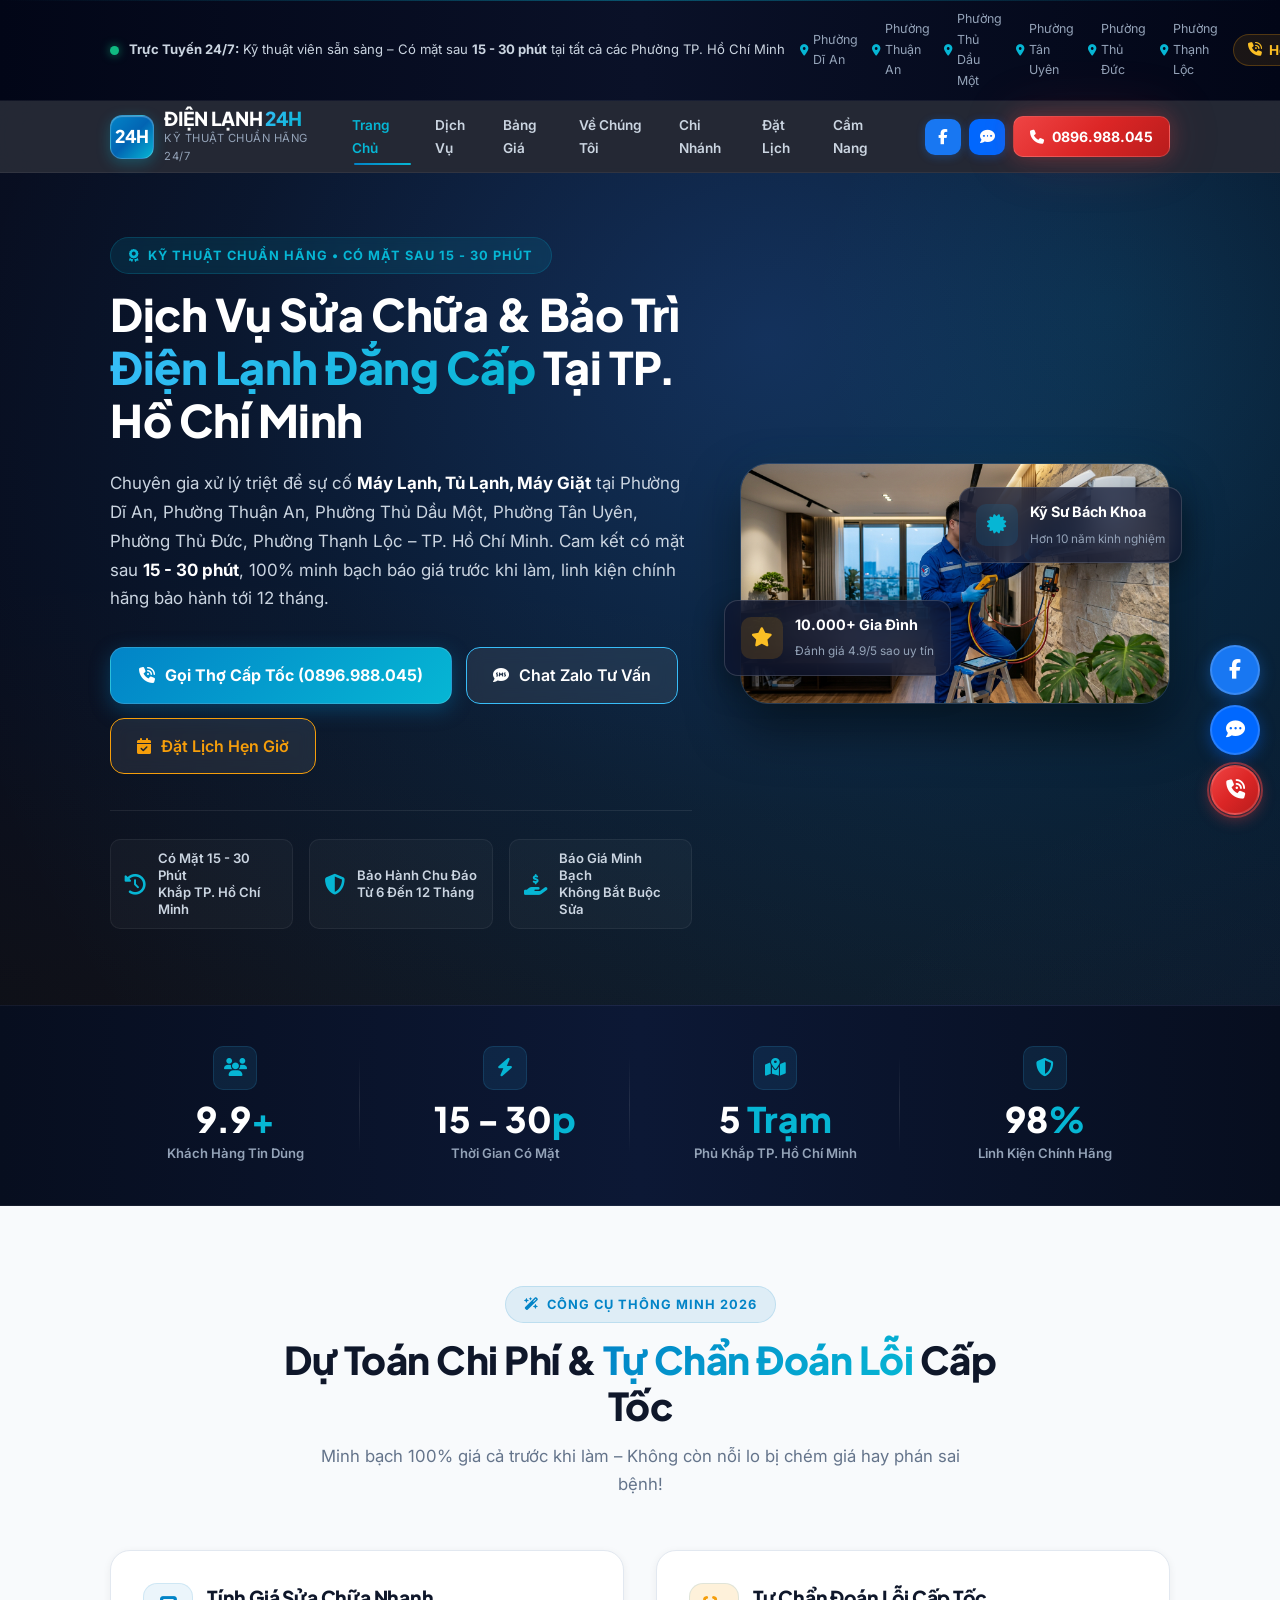
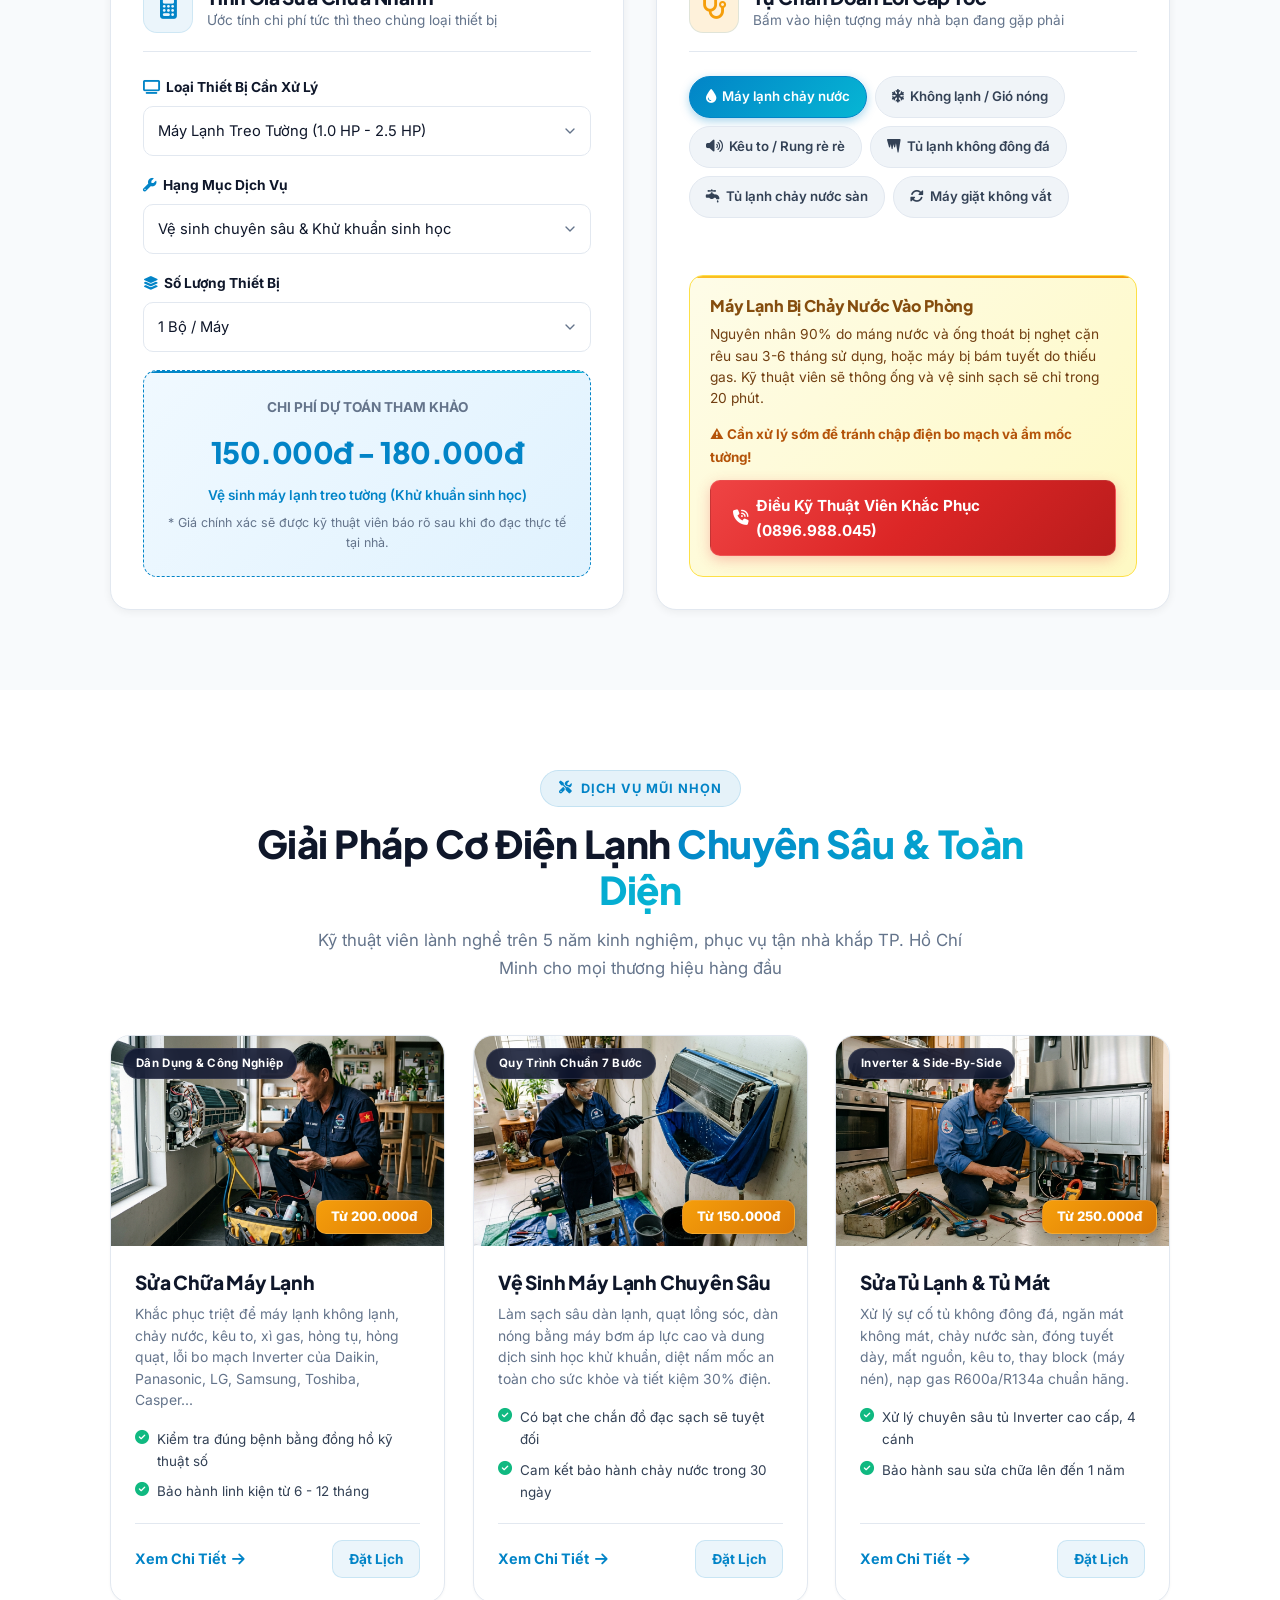
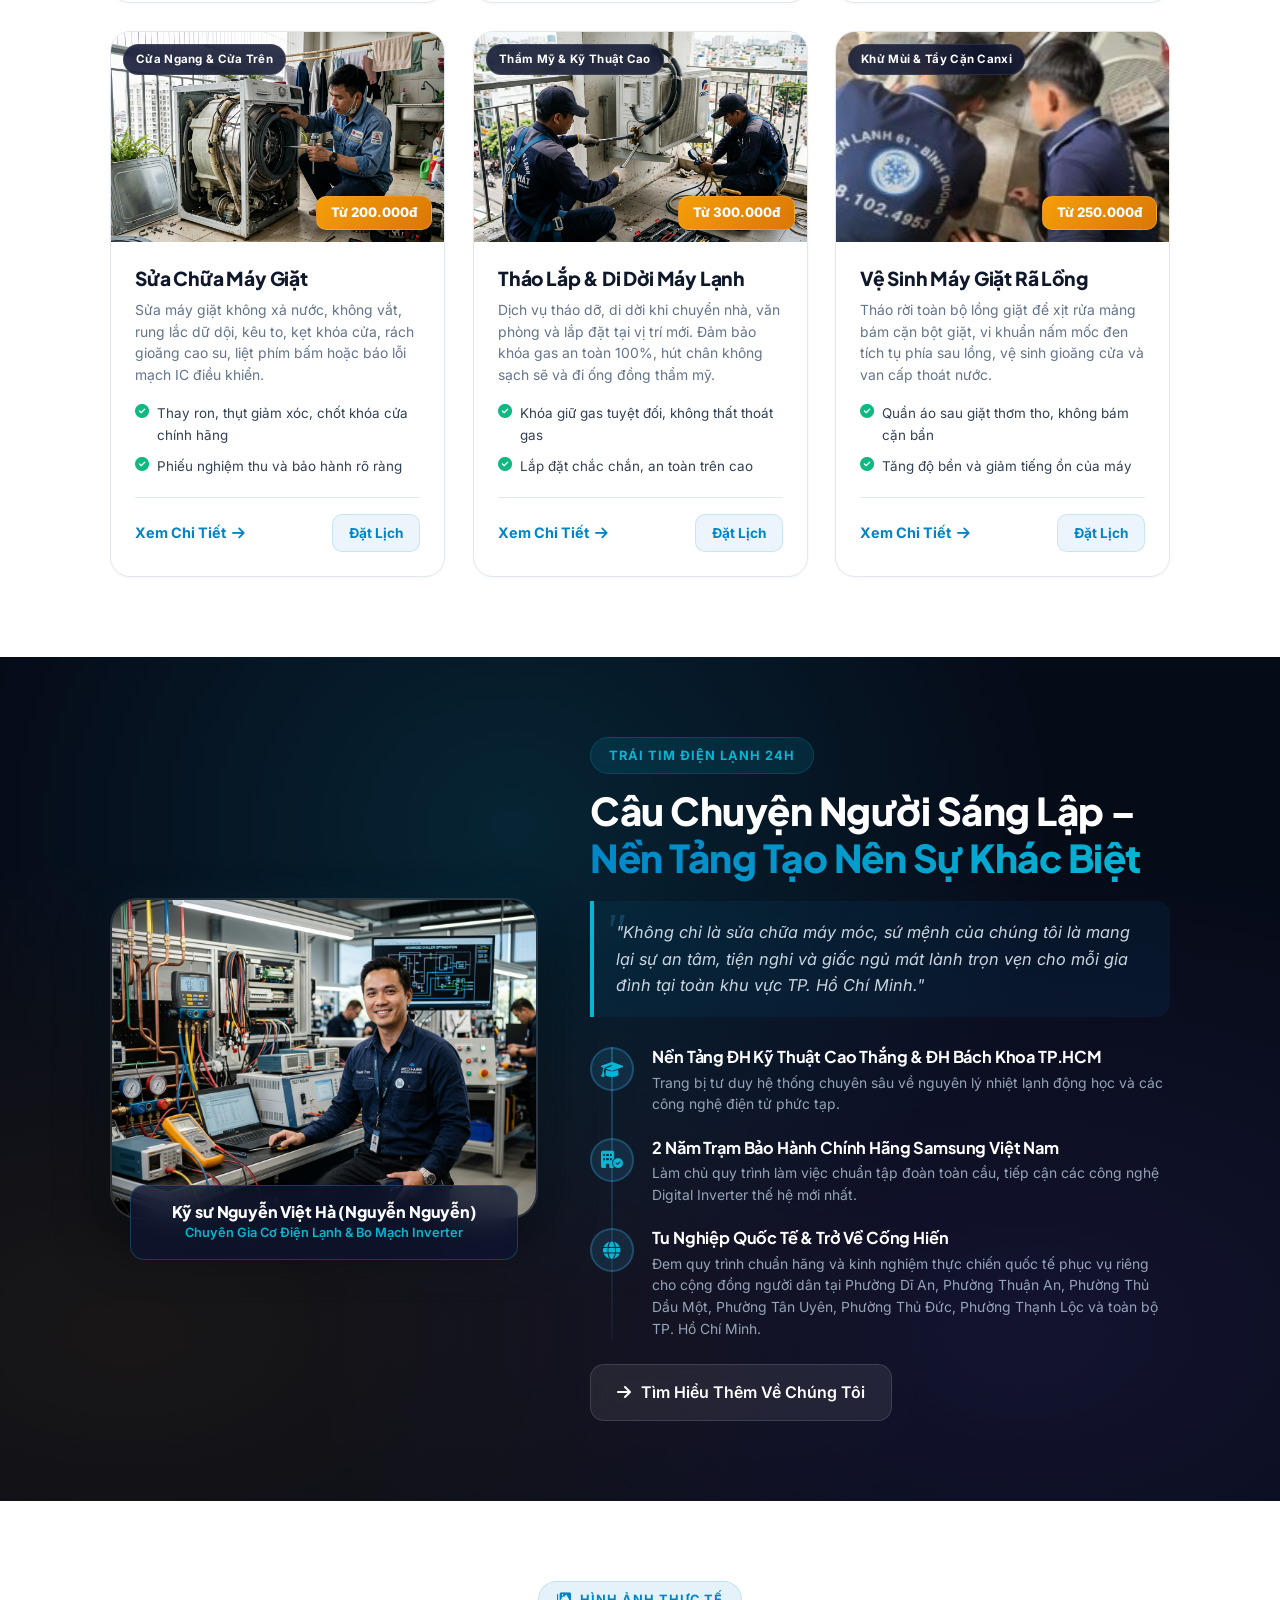
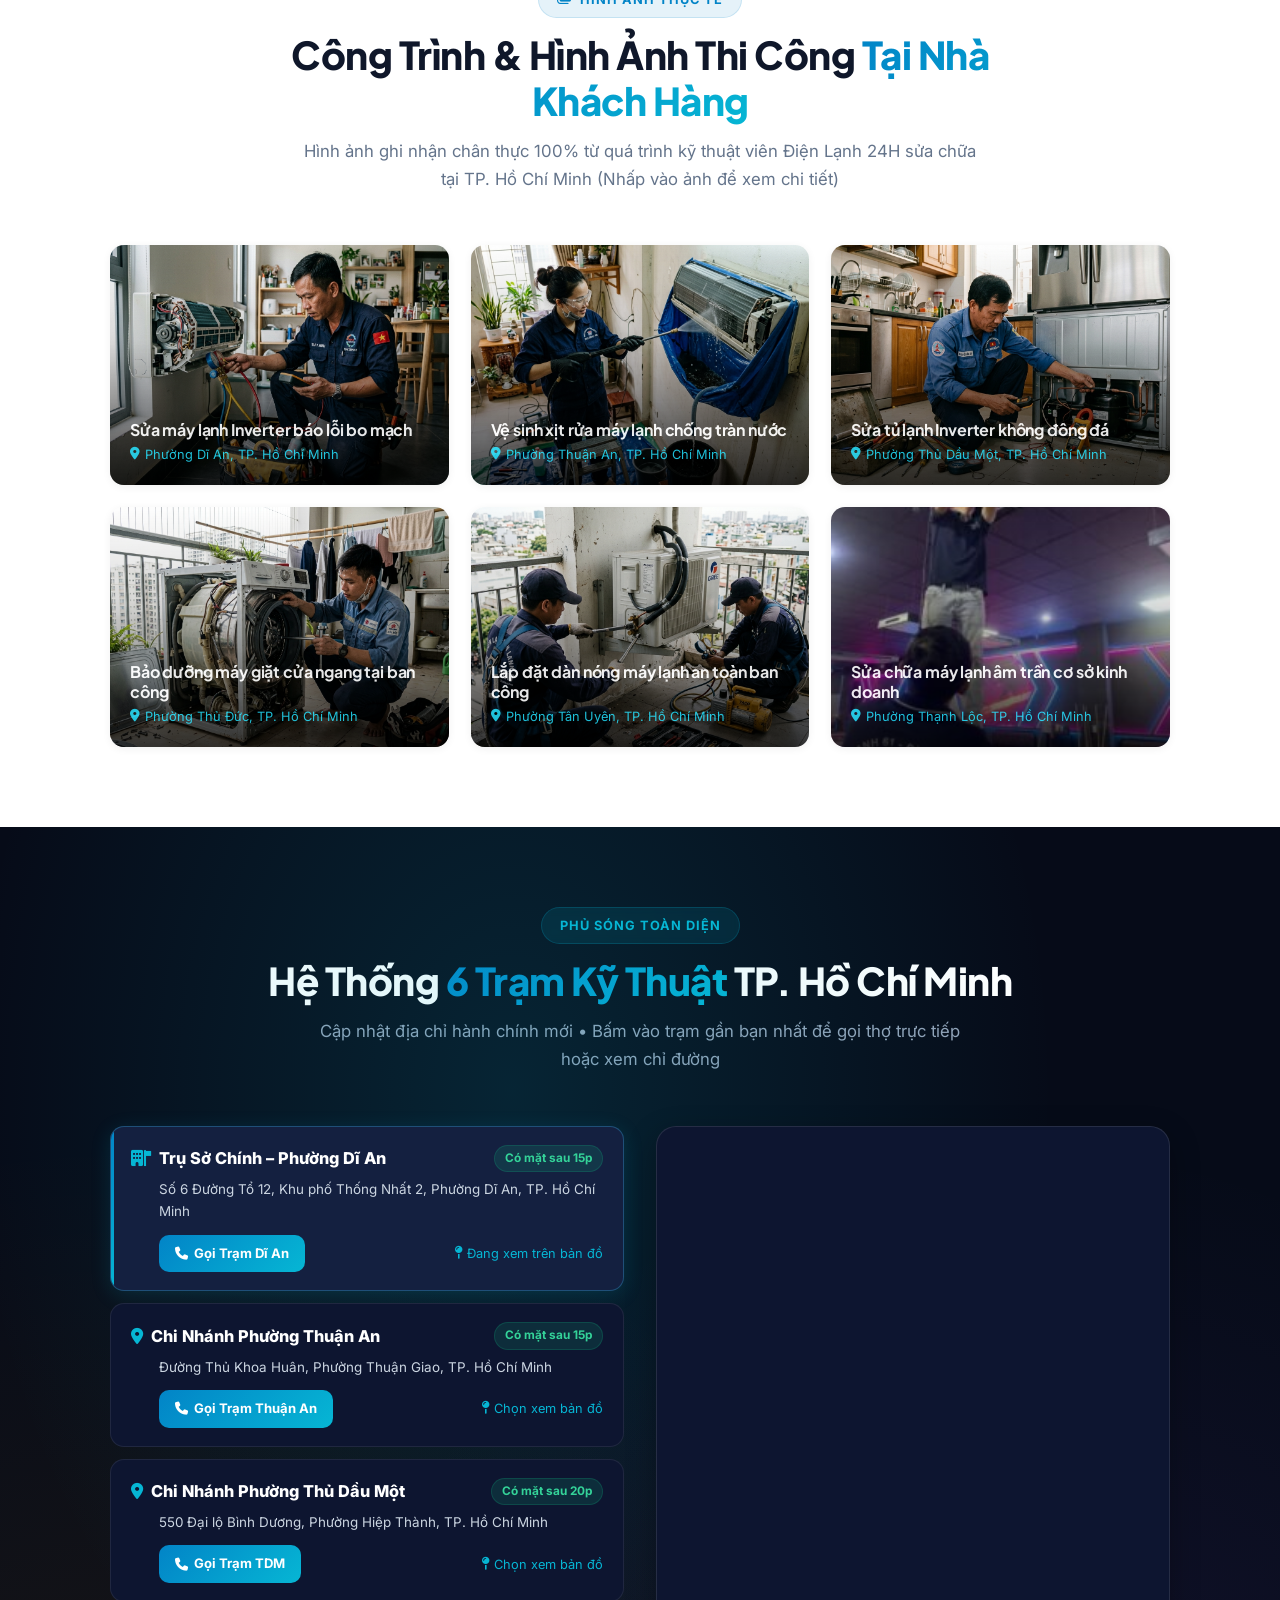
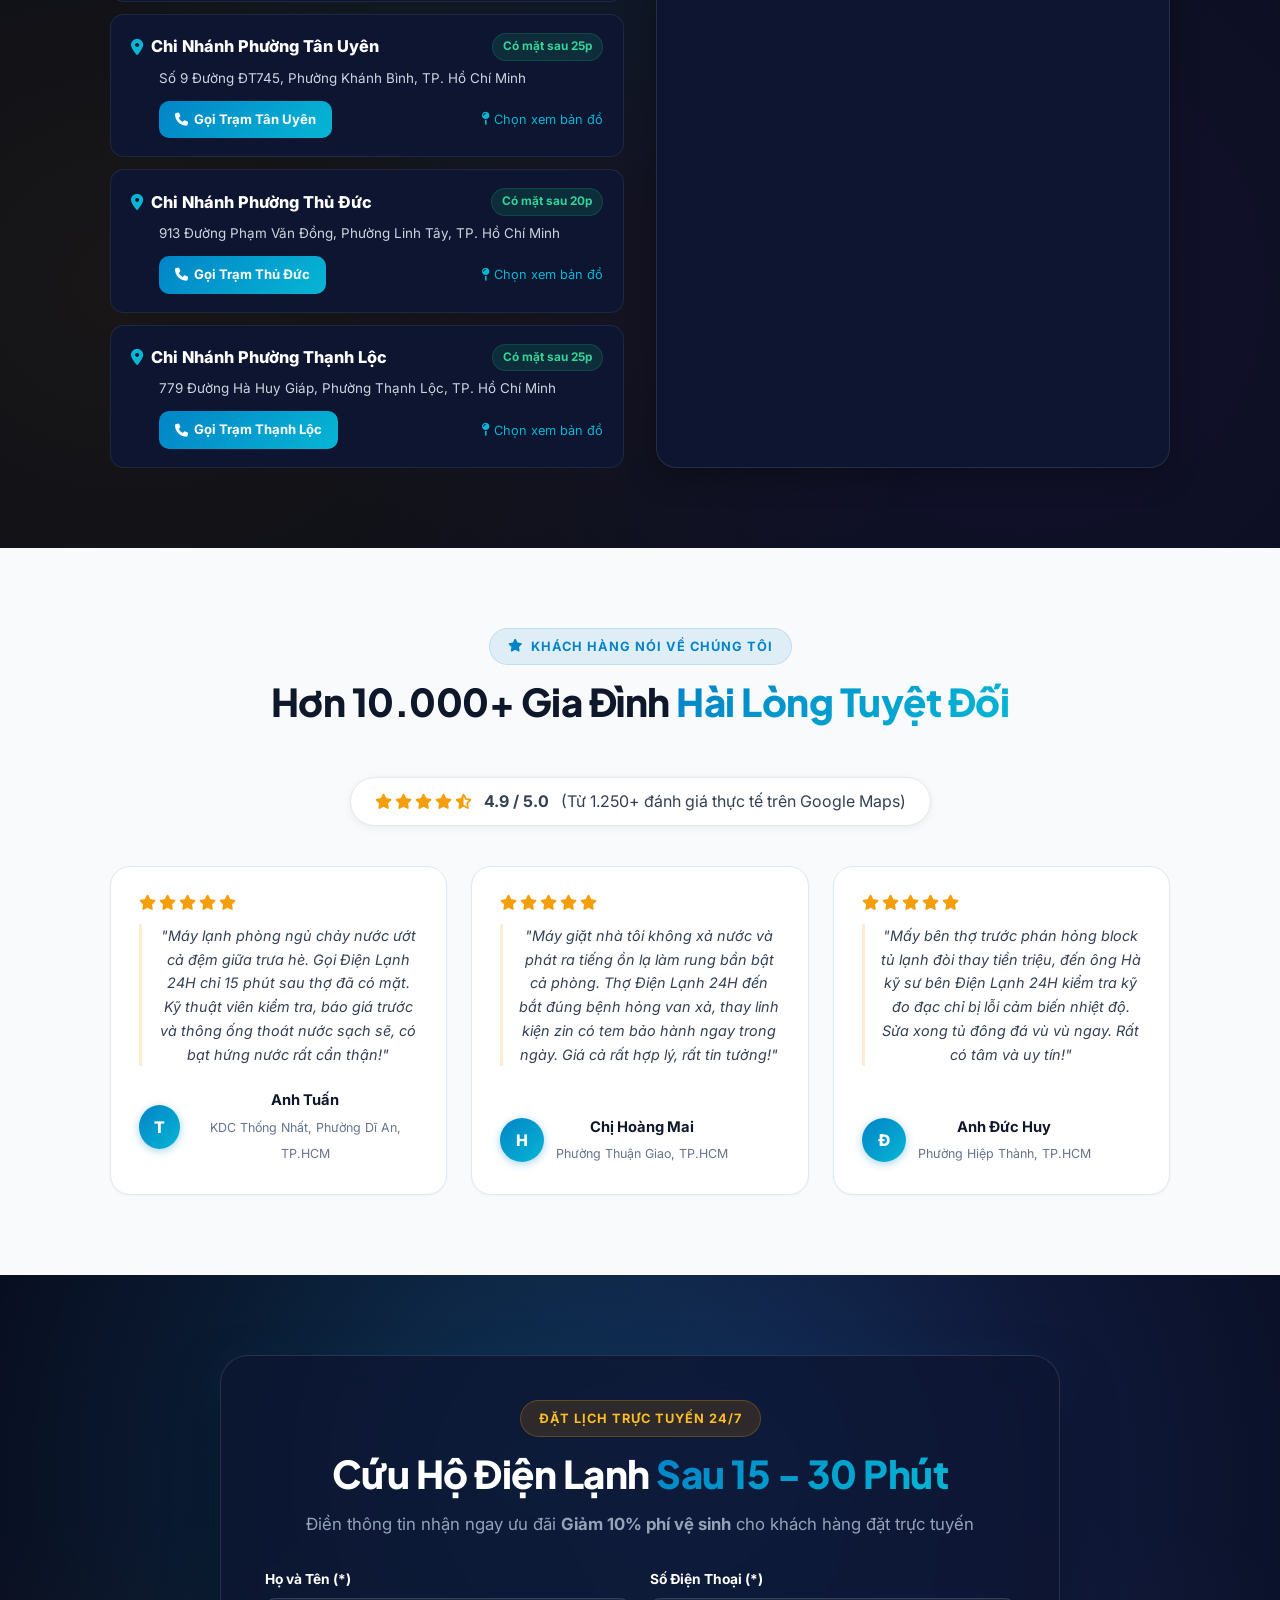
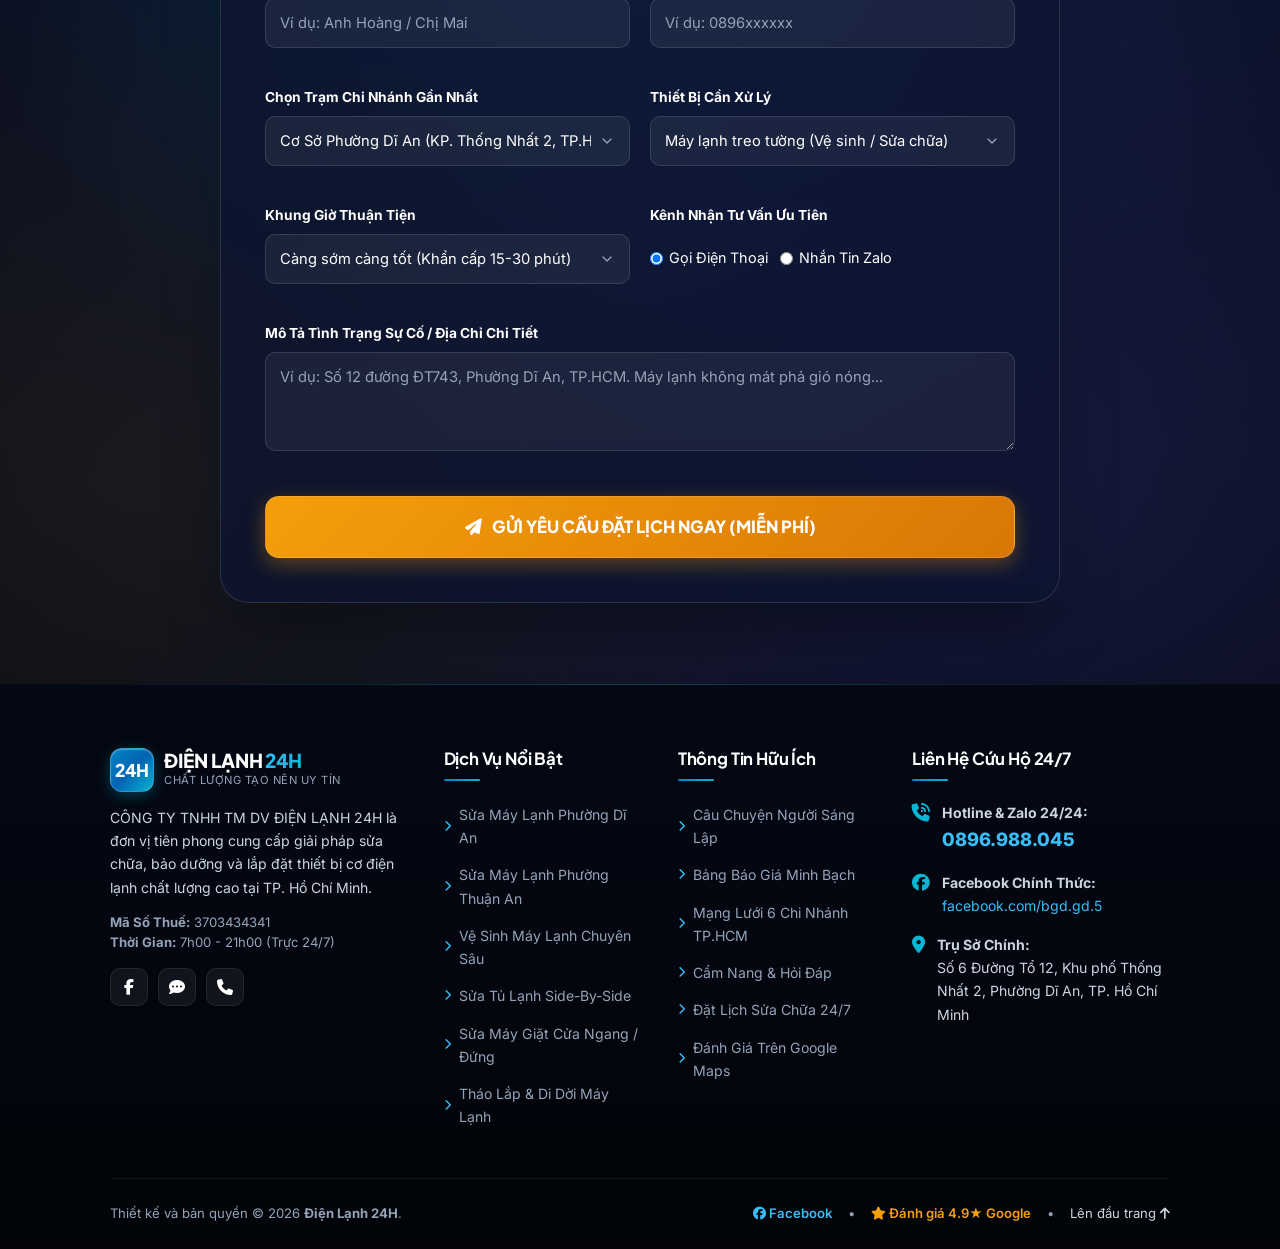
==== commit 39d8ad65: "Version 3 Version 3" ====
--- a/index.html
+++ b/index.html
@@ -6,18 +6,18 @@
   <meta name="viewport" content="width=device-width, initial-scale=1.0">
 
   <!-- SEO Meta Tags -->
-  <title>Điện Lạnh 61 - Dịch Vụ Sửa Chữa, Vệ Sinh & Lắp Đặt Điện Lạnh Uy Tín TP. Hồ Chí Minh</title>
+  <title>Điện Lạnh 24H - Dịch Vụ Sửa Chữa, Vệ Sinh & Lắp Đặt Điện Lạnh Uy Tín TP. Hồ Chí Minh</title>
   <meta name="description"
-    content="Công ty TNHH TM DV Điện Lạnh 61 chuyên sửa chữa, bảo trì, vệ sinh máy lạnh, tủ lạnh, máy giặt tận nhà tại Phường Dĩ An, Phường Thuận An, Phường Thủ Dầu Một, Phường Tân Uyên, Phường Thủ Đức, Phường Thạnh Lộc (TP. Hồ Chí Minh). Có mặt sau 15-30 phút, cam kết 100% minh bạch giá, linh kiện chính hãng, bảo hành dài hạn. Hotline: 0896.988.045">
+    content="Công ty TNHH TM DV Điện Lạnh 24H chuyên sửa chữa, bảo trì, vệ sinh máy lạnh, tủ lạnh, máy giặt tận nhà tại Phường Dĩ An, Phường Thuận An, Phường Thủ Dầu Một, Phường Tân Uyên, Phường Thủ Đức, Phường Thạnh Lộc (TP. Hồ Chí Minh). Có mặt sau 15-30 phút, cam kết 100% minh bạch giá, linh kiện chính hãng, bảo hành dài hạn. Hotline: 0896.988.045">
   <meta name="keywords"
-    content="sửa máy lạnh tphcm, sửa tủ lạnh tphcm, sửa máy giặt tphcm, vệ sinh máy lạnh tphcm, tháo lắp máy lạnh thủ đức, điện lạnh 61 dĩ an tphcm, 0896988045">
-  <meta name="author" content="Điện Lạnh 61 - KS. Nguyễn Việt Hà">
-  <link rel="canonical" href="https://dienlanh61.com/">
+    content="sửa máy lạnh tphcm, sửa tủ lạnh tphcm, sửa máy giặt tphcm, vệ sinh máy lạnh tphcm, tháo lắp máy lạnh thủ đức, điện lạnh 24h tphcm, 0896988045">
+  <meta name="author" content="Điện Lạnh 24H - KS. Nguyễn Việt Hà">
+  <link rel="canonical" href="https://dienlanh24h.vn/">
 
   <!-- Open Graph / Facebook -->
   <meta property="og:type" content="website">
-  <meta property="og:url" content="https://dienlanh61.com/">
-  <meta property="og:title" content="Điện Lạnh 61 - Kỹ Thuật Chuẩn Hãng 24/7 Tại TP. Hồ Chí Minh">
+  <meta property="og:url" content="https://dienlanh24h.vn/">
+  <meta property="og:title" content="Điện Lạnh 24H - Kỹ Thuật Chuẩn Hãng 24/7 Tại TP. Hồ Chí Minh">
   <meta property="og:description"
     content="Dịch vụ điện lạnh chuẩn hãng Bách Khoa & Samsung. Có mặt sau 15-30 phút khắp TP. Hồ Chí Minh. Báo giá trước khi sửa, bảo hành 6 - 12 tháng. Hotline & Zalo: 0896.988.045">
   <meta property="og:image" content="assets/images/hero-banner.jpg">
@@ -28,7 +28,7 @@
   <link
     href="https://fonts.googleapis.com/css2?family=Inter:wght@300;400;500;600;700&family=Plus+Jakarta+Sans:wght@500;600;700;800&display=swap"
     rel="stylesheet">
-  <link rel="stylesheet" href="https://cdnjs.cloudflare.com/ajax/libs/font-awesome/6.5.1/css/all.min.css">
+  <link rel="stylesheet" href="https://cdnjs.cloudflare.com/ajax/libs/font-awesome/6.7.2/css/all.min.css">
   <link rel="stylesheet" href="styles.css">
 
   <!-- Schema.org JSON-LD LocalBusiness Structured Data -->
@@ -36,11 +36,11 @@
   {
     "@context": "https://schema.org",
     "@type": "HVACBusiness",
-    "name": "CÔNG TY TNHH TM DV ĐIỆN LẠNH 61",
-    "alternateName": "Điện Lạnh 61",
-    "image": "https://dienlanh61.com/wp-content/uploads/2025/02/logo-4-1.png",
-    "@id": "https://dienlanh61.com/",
-    "url": "https://dienlanh61.com/",
+    "name": "CÔNG TY TNHH TM DV ĐIỆN LẠNH 24H",
+    "alternateName": "Điện Lạnh 24H",
+    "image": "https://dienlanh24h.vn/assets/images/hero-banner.jpg",
+    "@id": "https://dienlanh24h.vn/",
+    "url": "https://dienlanh24h.vn/",
     "telephone": "0896988045",
     "sameAs": [
       "https://www.facebook.com/bgd.gd.5",
@@ -106,9 +106,9 @@
   <header class="site-header">
     <div class="container header-inner">
       <a href="index.html" class="brand-logo">
-        <div class="brand-badge-icon">61</div>
+        <div class="brand-badge-icon">24H</div>
         <div class="brand-text">
-          <div class="logo-title">ĐIỆN LẠNH <span>61</span></div>
+          <div class="logo-title">ĐIỆN LẠNH <span>24H</span></div>
           <p>Kỹ Thuật Chuẩn Hãng 24/7</p>
         </div>
       </a>
@@ -126,7 +126,7 @@
       <div class="header-actions">
         <!-- Facebook Button -->
         <a href="https://www.facebook.com/bgd.gd.5" target="_blank" rel="noopener"
-          class="btn-header-social btn-social-fb" title="Facebook Điện Lạnh 61">
+          class="btn-header-social btn-social-fb" title="Facebook Điện Lạnh 24H">
           <i class="fa-brands fa-facebook-f"></i>
         </a>
         <!-- Zalo Button -->
@@ -146,18 +146,21 @@
     </div>
   </header>
 
+  <!-- Mobile Navigation Overlay -->
+  <div class="mobile-nav-overlay" id="mobileOverlay"></div>
+
   <!-- Mobile Drawer Menu -->
   <div class="mobile-nav-drawer" id="mobileDrawer">
     <div class="mobile-drawer-header">
       <div class="brand-logo">
-        <div class="brand-badge-icon">61</div>
+        <div class="brand-badge-icon">24H</div>
         <div class="brand-text">
-          <div class="logo-title">ĐIỆN LẠNH <span>61</span></div>
-        </div>
-      </div>
-      <button id="closeDrawerBtn"
-        style="background:none; border:none; font-size:1.5rem; color:#64748b; cursor:pointer;"><i
-          class="fa-solid fa-xmark"></i></button>
+          <div class="logo-title">ĐIỆN LẠNH <span>24H</span></div>
+        </div>
+      </div>
+      <button id="closeDrawerBtn" class="drawer-close-btn" aria-label="Đóng Menu">
+        <i class="fa-solid fa-xmark"></i>
+      </button>
     </div>
     <div class="drawer-links">
       <a href="index.html" class="drawer-link active"><i class="fa-solid fa-house"></i> Trang Chủ</a>
@@ -241,28 +244,30 @@
           <div class="hero-visual-wrapper">
             <div class="hero-main-card">
               <img src="assets/images/hero-banner.jpg"
-                alt="Kỹ thuật viên Điện Lạnh 61 sửa chữa máy lạnh chuyên nghiệp tại TP. Hồ Chí Minh" width="600"
+                alt="Kỹ thuật viên Điện Lạnh 24H sửa chữa máy lạnh chuyên nghiệp tại TP. Hồ Chí Minh" width="600"
                 height="480">
             </div>
 
-            <!-- Floating Badges -->
-            <div class="hero-badge-float badge-top-right">
-              <div class="badge-icon-box badge-icon-blue">
-                <i class="fa-solid fa-certificate"></i>
-              </div>
-              <div class="badge-info-text">
-                <strong>Kỹ Sư Bách Khoa</strong>
-                <span>Hơn 10 năm kinh nghiệm</span>
-              </div>
-            </div>
-
-            <div class="hero-badge-float badge-bottom-left">
-              <div class="badge-icon-box badge-icon-amber">
-                <i class="fa-solid fa-star"></i>
-              </div>
-              <div class="badge-info-text">
-                <strong>10.000+ Gia Đình</strong>
-                <span>Đánh giá 4.9/5 sao uy tín</span>
+            <!-- Badges Container -->
+            <div class="hero-badges-container">
+              <div class="hero-badge-float badge-top-right">
+                <div class="badge-icon-box badge-icon-blue">
+                  <i class="fa-solid fa-certificate"></i>
+                </div>
+                <div class="badge-info-text">
+                  <strong>Kỹ Sư Bách Khoa</strong>
+                  <span>Hơn 10 năm kinh nghiệm</span>
+                </div>
+              </div>
+
+              <div class="hero-badge-float badge-bottom-left">
+                <div class="badge-icon-box badge-icon-amber">
+                  <i class="fa-solid fa-star"></i>
+                </div>
+                <div class="badge-info-text">
+                  <strong>10.000+ Gia Đình</strong>
+                  <span>Đánh giá 4.9/5 sao uy tín</span>
+                </div>
               </div>
             </div>
           </div>
@@ -274,20 +279,24 @@
     <section class="stats-banner-section">
       <div class="container">
         <div class="stats-banner-grid">
-          <div class="stat-item">
-            <div class="stat-number">10.000<span>+</span></div>
+          <div class="stat-item reveal reveal-delay-1">
+            <div class="stat-icon"><i class="fa-solid fa-users"></i></div>
+            <div class="stat-number" data-count="10.000" data-suffix="+">0<span>+</span></div>
             <div class="stat-label">Khách Hàng Tin Dùng</div>
           </div>
-          <div class="stat-item">
-            <div class="stat-number">15 - 30<span>p</span></div>
+          <div class="stat-item reveal reveal-delay-2">
+            <div class="stat-icon"><i class="fa-solid fa-bolt"></i></div>
+            <div class="stat-number" data-count="15 - 30" data-suffix="p">15 - 30<span>p</span></div>
             <div class="stat-label">Thời Gian Có Mặt</div>
           </div>
-          <div class="stat-item">
-            <div class="stat-number">6<span> Trạm</span></div>
+          <div class="stat-item reveal reveal-delay-3">
+            <div class="stat-icon"><i class="fa-solid fa-map-location-dot"></i></div>
+            <div class="stat-number" data-count="6" data-suffix=" Trạm">0<span> Trạm</span></div>
             <div class="stat-label">Phủ Khắp TP. Hồ Chí Minh</div>
           </div>
-          <div class="stat-item">
-            <div class="stat-number">100<span>%</span></div>
+          <div class="stat-item reveal reveal-delay-4">
+            <div class="stat-icon"><i class="fa-solid fa-shield-halved"></i></div>
+            <div class="stat-number" data-count="100" data-suffix="%">0<span>%</span></div>
             <div class="stat-label">Linh Kiện Chính Hãng</div>
           </div>
         </div>
@@ -297,8 +306,8 @@
     <!-- 5. SMART COST ESTIMATOR & DIAGNOSTIC SECTION -->
     <section class="tools-section" id="tinh-gia">
       <div class="container">
-        <div class="section-header">
-          <span class="section-tag">Công Cụ Thông Minh 2026</span>
+        <div class="section-header reveal">
+          <span class="section-tag"><i class="fa-solid fa-wand-magic-sparkles"></i> Công Cụ Thông Minh 2026</span>
           <h2 class="section-title">Dự Toán Chi Phí & <span>Tự Chẩn Đoán Lỗi</span> Cấp Tốc</h2>
           <p class="section-subtitle">Minh bạch 100% giá cả trước khi làm – Không còn nỗi lo bị chém giá hay phán sai
             bệnh!</p>
@@ -410,8 +419,8 @@
     <!-- 6. CORE SERVICES SECTION -->
     <section class="services-section" id="dich-vu">
       <div class="container">
-        <div class="section-header">
-          <span class="section-tag">Dịch Vụ Mũi Nhọn</span>
+        <div class="section-header reveal">
+          <span class="section-tag"><i class="fa-solid fa-screwdriver-wrench"></i> Dịch Vụ Mũi Nhọn</span>
           <h2 class="section-title">Giải Pháp Cơ Điện Lạnh <span>Chuyên Sâu & Toàn Diện</span></h2>
           <p class="section-subtitle">Kỹ thuật viên lành nghề trên 5 năm kinh nghiệm, phục vụ tận nhà khắp TP. Hồ Chí
             Minh cho mọi thương hiệu hàng đầu</p>
@@ -419,9 +428,9 @@
 
         <div class="services-grid">
           <!-- Service 1: Sửa Chữa Máy Lạnh -->
-          <div class="service-card">
+          <div class="service-card reveal reveal-delay-1">
             <div class="service-thumb-wrap">
-              <img src="assets/images/real-works/may-lanh-am-tran.jpg" alt="Sửa máy lạnh tại nhà TP.HCM" width="400"
+              <img src="assets/images/real-works/sua-may-lanh-real.jpg" alt="Sửa máy lạnh tại nhà TP.HCM" width="400"
                 height="220" loading="lazy">
               <span class="service-category-tag">Dân Dụng & Công Nghiệp</span>
               <span class="service-price-badge">Từ 200.000đ</span>
@@ -445,9 +454,9 @@
           </div>
 
           <!-- Service 2: Vệ Sinh Máy Lạnh Chuyên Sâu -->
-          <div class="service-card">
+          <div class="service-card reveal reveal-delay-2">
             <div class="service-thumb-wrap">
-              <img src="assets/images/real-works/ve-sinh-may-lanh.jpg"
+              <img src="assets/images/real-works/ve-sinh-may-lanh-real.jpg"
                 alt="Vệ sinh máy lạnh chuyên nghiệp tại TP. Hồ Chí Minh" width="400" height="220" loading="lazy">
               <span class="service-category-tag">Quy Trình Chuẩn 7 Bước</span>
               <span class="service-price-badge">Từ 150.000đ</span>
@@ -471,9 +480,9 @@
           </div>
 
           <!-- Service 3: Sửa Tủ Lạnh & Tủ Đông Side-By-Side -->
-          <div class="service-card">
+          <div class="service-card reveal reveal-delay-3">
             <div class="service-thumb-wrap">
-              <img src="assets/images/real-works/tu-lanh-lg-sidebyside.jpg"
+              <img src="assets/images/real-works/sua-tu-lanh-real.jpg"
                 alt="Sửa tủ lạnh side by side LG Samsung Toshiba tại TP.HCM" width="400" height="220" loading="lazy">
               <span class="service-category-tag">Inverter & Side-By-Side</span>
               <span class="service-price-badge">Từ 250.000đ</span>
@@ -497,9 +506,9 @@
           </div>
 
           <!-- Service 4: Sửa Máy Giặt Cửa Trên / Cửa Ngang -->
-          <div class="service-card">
+          <div class="service-card reveal reveal-delay-4">
             <div class="service-thumb-wrap">
-              <img src="assets/images/real-works/sua-may-giat.jpg" alt="Sửa máy giặt tại nhà TP. Hồ Chí Minh"
+              <img src="assets/images/real-works/sua-may-giat-real.jpg" alt="Sửa máy giặt tại nhà TP. Hồ Chí Minh"
                 width="400" height="220" loading="lazy">
               <span class="service-category-tag">Cửa Ngang & Cửa Trên</span>
               <span class="service-price-badge">Từ 200.000đ</span>
@@ -523,9 +532,9 @@
           </div>
 
           <!-- Service 5: Tháo Lắp & Di Dời Máy Lạnh -->
-          <div class="service-card">
+          <div class="service-card reveal reveal-delay-5">
             <div class="service-thumb-wrap">
-              <img src="assets/images/real-works/thao-lap-may-lanh.jpg"
+              <img src="assets/images/real-works/thao-lap-may-lanh-real.jpg"
                 alt="Tháo lắp di dời máy lạnh chuyên nghiệp tại TP.HCM" width="400" height="220" loading="lazy">
               <span class="service-category-tag">Thẩm Mỹ & Kỹ Thuật Cao</span>
               <span class="service-price-badge">Từ 300.000đ</span>
@@ -549,7 +558,7 @@
           </div>
 
           <!-- Service 6: Vệ Sinh Lồng Giặt Chuyên Sâu -->
-          <div class="service-card">
+          <div class="service-card reveal reveal-delay-6">
             <div class="service-thumb-wrap">
               <img src="assets/images/real-works/thay-ron-may-giat.jpg"
                 alt="Vệ sinh tháo lồng máy giặt cửa ngang tại TP.HCM" width="400" height="220" loading="lazy">
@@ -583,7 +592,7 @@
         <div class="founder-grid">
           <div class="founder-photo-card">
             <div class="founder-img-wrapper">
-              <img src="assets/images/founder-engineer.jpg" alt="Kỹ sư Nguyễn Việt Hà - Người sáng lập Điện Lạnh 61"
+              <img src="assets/images/founder-engineer.jpg" alt="Kỹ sư Nguyễn Việt Hà - Người sáng lập Điện Lạnh 24H"
                 width="500" height="520" loading="lazy">
             </div>
             <div class="founder-badge-credentials">
@@ -593,7 +602,7 @@
           </div>
 
           <div class="founder-story-info">
-            <span class="section-tag tag-cyan">Trái Tim Điện Lạnh 61</span>
+            <span class="section-tag tag-cyan">Trái Tim Điện Lạnh 24H</span>
             <h2 class="section-title" style="color:#ffffff; margin-bottom: 20px;">
               Câu Chuyện Người Sáng Lập – <span>Nền Tảng Tạo Nên Sự Khác Biệt</span>
             </h2>
@@ -645,65 +654,66 @@
     <!-- 8. REAL WORKS GALLERY -->
     <section class="gallery-section">
       <div class="container">
-        <div class="section-header">
-          <span class="section-tag">Hình Ảnh Thực Tế</span>
+        <div class="section-header reveal">
+          <span class="section-tag"><i class="fa-solid fa-images"></i> Hình Ảnh Thực Tế</span>
           <h2 class="section-title">Công Trình & Hình Ảnh Thi Công <span>Tại Nhà Khách Hàng</span></h2>
-          <p class="section-subtitle">Hình ảnh ghi nhận chân thực 100% từ quá trình kỹ thuật viên Điện Lạnh 61 sửa chữa
+          <p class="section-subtitle">Hình ảnh ghi nhận chân thực 100% từ quá trình kỹ thuật viên Điện Lạnh 24H sửa chữa
             tại TP. Hồ Chí Minh (Nhấp vào ảnh để xem chi tiết)</p>
         </div>
 
         <div class="gallery-grid">
           <div class="gallery-item">
-            <img src="assets/images/real-works/may-lanh-am-tran.jpg"
-              alt="Sửa chữa máy lạnh âm trần tại quán bi-a TP.HCM" loading="lazy">
+            <img src="assets/images/real-works/sua-may-lanh-real.jpg"
+              alt="Sửa chữa máy lạnh inverter tại nhà khách hàng TP.HCM" loading="lazy">
             <div class="gallery-zoom-badge"><i class="fa-solid fa-magnifying-glass-plus"></i></div>
             <div class="gallery-overlay">
-              <h4>Sửa máy lạnh âm trần cho quán Bi-a</h4>
+              <h4>Sửa máy lạnh Inverter báo lỗi bo mạch</h4>
               <p><i class="fa-solid fa-location-dot"></i> Phường Dĩ An, TP. Hồ Chí Minh</p>
             </div>
           </div>
           <div class="gallery-item">
-            <img src="assets/images/real-works/tu-lanh-lg-sidebyside.jpg"
-              alt="Sửa tủ lạnh LG Side-by-side không đông đá" loading="lazy">
+            <img src="assets/images/real-works/ve-sinh-may-lanh-real.jpg"
+              alt="Vệ sinh máy lạnh dùng bạt hứng nước chuyên dụng TP.HCM" loading="lazy">
             <div class="gallery-zoom-badge"><i class="fa-solid fa-magnifying-glass-plus"></i></div>
             <div class="gallery-overlay">
-              <h4>Sửa tủ lạnh LG Side By Side không đông đá</h4>
-              <p><i class="fa-solid fa-location-dot"></i> KDC Thuận Giao, Phường Thuận An, TP. Hồ Chí Minh</p>
+              <h4>Vệ sinh xịt rửa máy lạnh chống tràn nước</h4>
+              <p><i class="fa-solid fa-location-dot"></i> Phường Thuận An, TP. Hồ Chí Minh</p>
             </div>
           </div>
           <div class="gallery-item">
-            <img src="assets/images/real-works/thay-block-tu-lanh.jpg" alt="Thay block tủ lạnh tại Phường Dĩ An, TP.HCM"
+            <img src="assets/images/real-works/sua-tu-lanh-real.jpg"
+              alt="Sửa tủ lạnh inverter side by side tại nhà TP.HCM" loading="lazy">
+            <div class="gallery-zoom-badge"><i class="fa-solid fa-magnifying-glass-plus"></i></div>
+            <div class="gallery-overlay">
+              <h4>Sửa tủ lạnh Inverter không đông đá</h4>
+              <p><i class="fa-solid fa-location-dot"></i> Phường Thủ Dầu Một, TP. Hồ Chí Minh</p>
+            </div>
+          </div>
+          <div class="gallery-item">
+            <img src="assets/images/real-works/sua-may-giat-real.jpg" alt="Sửa máy giặt lồng ngang rung lắc TP.HCM"
               loading="lazy">
             <div class="gallery-zoom-badge"><i class="fa-solid fa-magnifying-glass-plus"></i></div>
             <div class="gallery-overlay">
-              <h4>Thay Block tủ lạnh chính hãng</h4>
-              <p><i class="fa-solid fa-location-dot"></i> KP. Thống Nhất 2, Phường Dĩ An, TP. Hồ Chí Minh</p>
+              <h4>Bảo dưỡng máy giặt cửa ngang tại ban công</h4>
+              <p><i class="fa-solid fa-location-dot"></i> Phường Thủ Đức, TP. Hồ Chí Minh</p>
             </div>
           </div>
           <div class="gallery-item">
-            <img src="assets/images/real-works/sua-tu-mat.jpg" alt="Sửa tủ mát trưng bày quán ăn TP.HCM" loading="lazy">
+            <img src="assets/images/real-works/thao-lap-may-lanh-real.jpg"
+              alt="Lắp đặt cục nóng máy lạnh trên ban công TP.HCM" loading="lazy">
             <div class="gallery-zoom-badge"><i class="fa-solid fa-magnifying-glass-plus"></i></div>
             <div class="gallery-overlay">
-              <h4>Sửa tủ mát trưng bày siêu thị mini</h4>
-              <p><i class="fa-solid fa-location-dot"></i> Phường Thủ Dầu Một, TP. Hồ Chí Minh</p>
+              <h4>Lắp đặt dàn nóng máy lạnh an toàn ban công</h4>
+              <p><i class="fa-solid fa-location-dot"></i> Phường Tân Uyên, TP. Hồ Chí Minh</p>
             </div>
           </div>
           <div class="gallery-item">
-            <img src="assets/images/real-works/thay-ron-may-giat.jpg" alt="Thay ron máy giặt Samsung cửa trước TP.HCM"
+            <img src="assets/images/real-works/may-lanh-am-tran.jpg" alt="Sửa chữa máy lạnh âm trần tại nhà TP.HCM"
               loading="lazy">
             <div class="gallery-zoom-badge"><i class="fa-solid fa-magnifying-glass-plus"></i></div>
             <div class="gallery-overlay">
-              <h4>Thay ron gioăng máy giặt Samsung cửa trước</h4>
-              <p><i class="fa-solid fa-location-dot"></i> Phường Thủ Đức, TP. Hồ Chí Minh</p>
-            </div>
-          </div>
-          <div class="gallery-item">
-            <img src="assets/images/real-works/sua-tu-lanh-toshiba.jpg" alt="Sửa chữa tủ lạnh Toshiba tại nhà TP.HCM"
-              loading="lazy">
-            <div class="gallery-zoom-badge"><i class="fa-solid fa-magnifying-glass-plus"></i></div>
-            <div class="gallery-overlay">
-              <h4>Sửa chữa tủ lạnh Toshiba Inverter</h4>
-              <p><i class="fa-solid fa-location-dot"></i> Phường Tân Uyên, TP. Hồ Chí Minh</p>
+              <h4>Sửa chữa máy lạnh âm trần cơ sở kinh doanh</h4>
+              <p><i class="fa-solid fa-location-dot"></i> Phường Thạnh Lộc, TP. Hồ Chí Minh</p>
             </div>
           </div>
         </div>
@@ -815,8 +825,10 @@
     <!-- 10. CLIENT REVIEWS -->
     <section class="reviews-section">
       <div class="container" style="text-align: center;">
-        <span class="section-tag">Khách Hàng Nói Về Chúng Tôi</span>
-        <h2 class="section-title">Hơn 10.000+ Gia Đình <span>Hài Lòng Tuyệt Đối</span></h2>
+        <div class="section-header reveal">
+          <span class="section-tag"><i class="fa-solid fa-star"></i> Khách Hàng Nói Về Chúng Tôi</span>
+          <h2 class="section-title">Hơn 10.000+ Gia Đình <span>Hài Lòng Tuyệt Đối</span></h2>
+        </div>
 
         <div class="rating-summary-badge">
           <div class="stars-row">
@@ -837,7 +849,7 @@
                 class="fa-solid fa-star"></i><i class="fa-solid fa-star"></i>
             </div>
             <p class="review-text">
-              "Máy lạnh phòng ngủ chảy nước ướt cả đệm giữa trưa hè. Gọi Điện Lạnh 61 chỉ 15 phút sau thợ đã có mặt. Kỹ
+              "Máy lạnh phòng ngủ chảy nước ướt cả đệm giữa trưa hè. Gọi Điện Lạnh 24H chỉ 15 phút sau thợ đã có mặt. Kỹ
               thuật viên kiểm tra, báo giá trước và thông ống thoát nước sạch sẽ, có bạt hứng nước rất cẩn thận!"
             </p>
             <div class="review-author">
@@ -855,7 +867,8 @@
                 class="fa-solid fa-star"></i><i class="fa-solid fa-star"></i>
             </div>
             <p class="review-text">
-              "Máy giặt nhà tôi không xả nước và phát ra tiếng ồn lạ làm rung bần bật cả phòng. Thợ Điện Lạnh 61 đến bắt
+              "Máy giặt nhà tôi không xả nước và phát ra tiếng ồn lạ làm rung bần bật cả phòng. Thợ Điện Lạnh 24H đến
+              bắt
               đúng bệnh hỏng van xả, thay linh kiện zin có tem bảo hành ngay trong ngày. Giá cả rất hợp lý, rất tin
               tưởng!"
             </p>
@@ -874,7 +887,8 @@
                 class="fa-solid fa-star"></i><i class="fa-solid fa-star"></i>
             </div>
             <p class="review-text">
-              "Mấy bên thợ trước phán hỏng block tủ lạnh đòi thay tiền triệu, đến ông Hà kỹ sư bên Điện Lạnh 61 kiểm tra
+              "Mấy bên thợ trước phán hỏng block tủ lạnh đòi thay tiền triệu, đến ông Hà kỹ sư bên Điện Lạnh 24H kiểm
+              tra
               kỹ đo đạc chỉ bị lỗi cảm biến nhiệt độ. Sửa xong tủ đông đá vù vù ngay. Rất có tâm và uy tín!"
             </p>
             <div class="review-author">
@@ -897,7 +911,8 @@
             <span class="section-tag tag-amber">Đặt Lịch Trực Tuyến 24/7</span>
             <h2 class="section-title" style="color:#ffffff;">Cứu Hộ Điện Lạnh <span>Sau 15 - 30 Phút</span></h2>
             <p class="section-subtitle" style="color:var(--text-white-dim);">Điền thông tin nhận ngay ưu đãi
-              <strong>Giảm 10% phí vệ sinh</strong> cho khách hàng đặt trực tuyến</p>
+              <strong>Giảm 10% phí vệ sinh</strong> cho khách hàng đặt trực tuyến
+            </p>
           </div>
 
           <form id="serviceBookingForm">
@@ -1011,10 +1026,10 @@
       <h3 style="font-size:1.4rem; color:#0f172a; margin-bottom:8px;">ĐẶT LỊCH THÀNH CÔNG!</h3>
       <p style="font-size:0.95rem; color:#475569; margin-bottom:16px;">
         Mã yêu cầu của bạn: <strong id="bookingCodeDisplay"
-          style="color:#0284c7; font-size:1.1rem;">DL61-889922</strong>
+          style="color:#0284c7; font-size:1.1rem;">DL24H-889922</strong>
       </p>
       <p style="font-size:0.88rem; color:#64748b; margin-bottom:24px;">
-        Kỹ thuật viên Điện Lạnh 61 tại trạm gần nhất đang chuẩn bị đồ nghề và sẽ gọi xác nhận với bạn trong <strong>2 -
+        Kỹ thuật viên Điện Lạnh 24H tại trạm gần nhất đang chuẩn bị đồ nghề và sẽ gọi xác nhận với bạn trong <strong>2 -
           5 phút</strong> tới qua số <strong style="color:#0284c7;">0896.988.045</strong>!
       </p>
       <div style="display:flex; flex-direction:column; gap:10px;">
@@ -1040,14 +1055,15 @@
       <div class="footer-grid">
         <div class="footer-col">
           <div class="brand-logo">
-            <div class="brand-badge-icon">61</div>
+            <div class="brand-badge-icon">24H</div>
             <div class="brand-text">
-              <div class="logo-title">ĐIỆN LẠNH <span>61</span></div>
+              <div class="logo-title">ĐIỆN LẠNH <span>24H</span></div>
               <p>Chất Lượng Tạo Nên Uy Tín</p>
             </div>
           </div>
           <p class="footer-company-desc">
-            CÔNG TY TNHH TM DV ĐIỆN LẠNH 61 là đơn vị tiên phong cung cấp giải pháp sửa chữa, bảo dưỡng và lắp đặt thiết
+            CÔNG TY TNHH TM DV ĐIỆN LẠNH 24H là đơn vị tiên phong cung cấp giải pháp sửa chữa, bảo dưỡng và lắp đặt
+            thiết
             bị cơ điện lạnh chất lượng cao tại TP. Hồ Chí Minh.
           </p>
           <div class="footer-tax-info">
@@ -1056,11 +1072,11 @@
           </div>
           <div class="footer-social-links">
             <a href="https://www.facebook.com/bgd.gd.5" target="_blank" rel="noopener" class="footer-social-btn"
-              title="Facebook Điện Lạnh 61">
+              title="Facebook Điện Lạnh 24H">
               <i class="fa-brands fa-facebook-f"></i>
             </a>
             <a href="https://zalo.me/0896988045" target="_blank" rel="noopener" class="footer-social-btn"
-              title="Zalo Điện Lạnh 61">
+              title="Zalo Điện Lạnh 24H">
               <i class="fa-solid fa-comment-dots"></i>
             </a>
             <a href="tel:0896988045" class="footer-social-btn" title="Gọi Điện Thoại">
@@ -1122,7 +1138,7 @@
       </div>
 
       <div class="footer-bottom-bar">
-        <div>Thiết kế và bản quyền thuộc về <strong>Mai Hoàng Duy</strong>.</div>
+        <div>Thiết kế và bản quyền © 2026 <strong>Điện Lạnh 24H</strong>.</div>
         <div style="display:flex; gap:16px; align-items:center;">
           <a href="https://www.facebook.com/bgd.gd.5" target="_blank" rel="noopener"
             style="color:#38bdf8; font-weight:600;"><i class="fa-brands fa-facebook"></i> Facebook</a>
@@ -1139,7 +1155,7 @@
   <!-- 15. FLOATING CONTACT PANEL -->
   <div class="floating-contact-panel">
     <a href="https://www.facebook.com/bgd.gd.5" target="_blank" rel="noopener" class="float-btn float-fb"
-      title="Facebook Điện Lạnh 61">
+      title="Facebook Điện Lạnh 24H">
       <i class="fa-brands fa-facebook-f"></i>
     </a>
     <a href="https://zalo.me/0896988045" target="_blank" rel="noopener" class="float-btn float-zalo"
--- a/styles.css
+++ b/styles.css
@@ -1,5 +1,5 @@
 /* ==========================================================================
-   ĐIỆN LẠNH 61 - MASTER STYLESHEET (MODULAR ARCHITECTURE)
+   ĐIỆN LẠNH 24H - MASTER STYLESHEET (MODULAR ARCHITECTURE)
    Hotline & Zalo: 0896.988.045 | Facebook: https://www.facebook.com/bgd.gd.5
    Phủ khắp các Phường tại TP. Hồ Chí Minh
    ========================================================================== */
